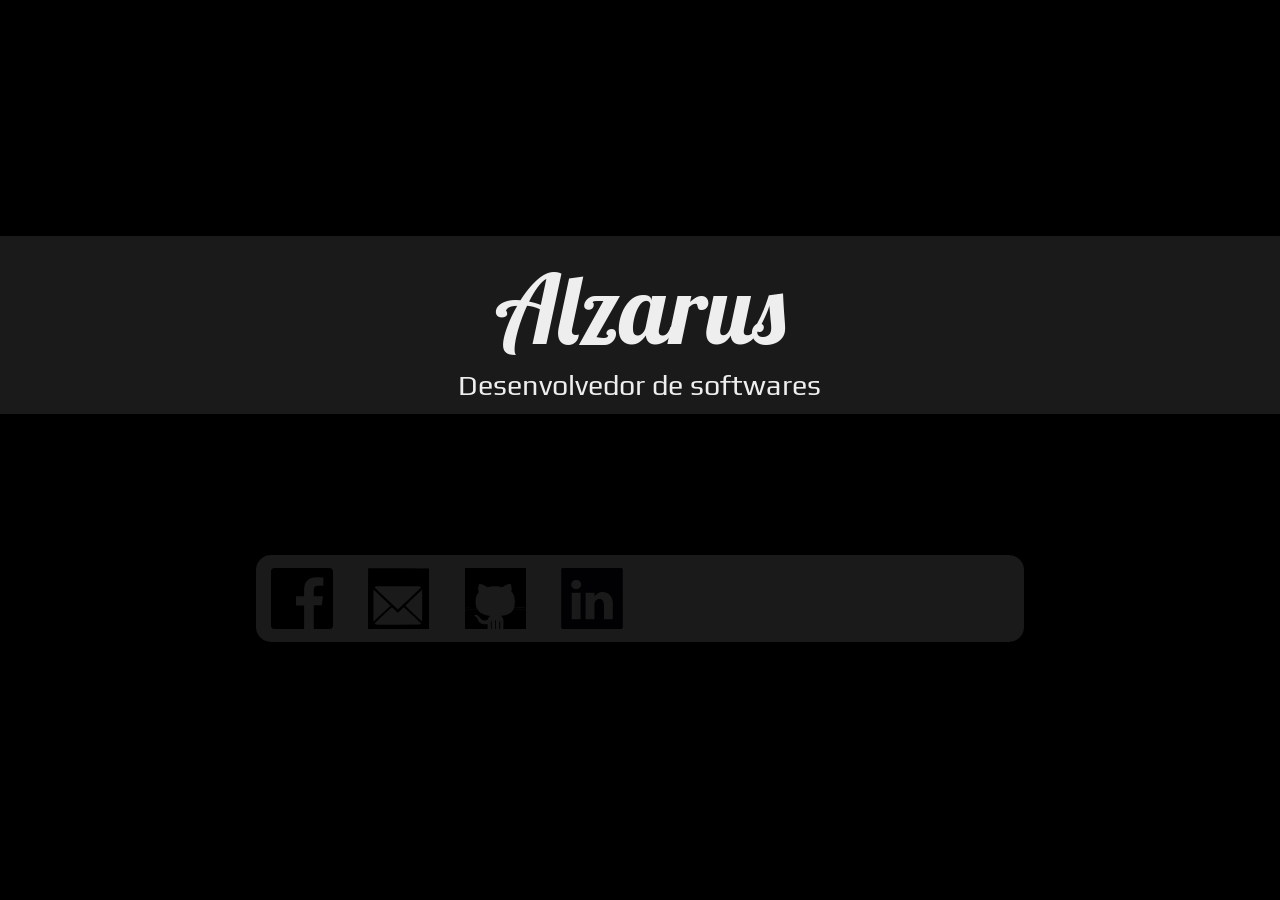
==== index.html @ cc0bd965 "Adicionando estrutura básica do site" ====
<!DOCTYPE html>
<!--[if lt IE 7 ]> <html class="ie ie6 no-js" lang="en"> <![endif]-->
<!--[if IE 7 ]>    <html class="ie ie7 no-js" lang="en"> <![endif]-->
<!--[if IE 8 ]>    <html class="ie ie8 no-js" lang="en"> <![endif]-->
<!--[if IE 9 ]>    <html class="ie ie9 no-js" lang="en"> <![endif]-->
<!--[if gt IE 9]><!--><html class="no-js" lang="pt-br"><!--<![endif]-->
    <head>
        <meta charset="UTF-8" />
        <meta http-equiv="X-UA-Compatible" content="IE=edge,chrome=1"> 
        <title>Alzarus</title>
            <link rel="shortcut icon" type="image/x-icon" href="resources/images/favicon.svg"/>
        <link href="https://fonts.googleapis.com/css?family=Play|Lobster" rel="stylesheet" type="text/css">
        <link rel="stylesheet" type="text/css" href="resources/css/background-slider.css" />
        <link rel="stylesheet" type="text/css" href="resources/css/main-style.css" />
    </head>
    <body id="page">
        <ul class="cb-slideshow">
            <li><span>01</span></li><!--slide de apresentacao -->
        </ul>

        <div class="container">
                <div id="introduction">
                    <h1>Alzarus</h1>
                        <h3>Desenvolvedor de softwares</h3> <!--breve descricao -->
                </div>

                <div id="contacts">
                        <a href="https://www.facebook.com/peuualmeidaa" target="_blank"><img src="resources/images/facebook-logo.svg" id="facebook" class="logo" title="Facebook"></a>
                        <a href="mailto:pedro.almei@hotmail.com" target="_blank"><img src="resources/images/email-logo.svg" id="email" class="logo" title="E-mail (pedro.almei@hotmail.com)"></a>
                        <a href="https://github.com/alzarus" target="_blank"><img src="resources/images/github-logo.svg" id="github" class="logo" title="Github"></a>
                        <a href="" target="_blank"><img src="resources/images/linkedin-logo.svg" id="linkedin" class="logo" title="LinkedIn"></a>
                </div>
        </div>
    </body>
</html>
---- resources/css/main-style.css ----
* {
	margin: 0%;
	padding: 0%;
}

body {
	background-color:#000;
	background-image: url(../_img/background.jpg);
	background-size: 99%;
	font-family: Verdana, Arial, Helvetica, sans-serif;
}



#introduction {
	margin-top:17%;
	padding:1%;
	width: 98%;
}

#contacts {
	border-radius: 15px;
	margin-top:11%;
	margin-left:20%;
	width: 60%;
	padding-top:1%;
	padding-bottom:1%;
}

#contacts, #introduction{
	background-color: #FF0000;
	background-color: rgba(255,255,255,.1);
}

#introduction h1, #introduction h3 {
	text-align: center;
	color: #eee;
}

#introduction h1 {
	font-family: Lobster;
	font-size: 600%;
	font-weight: normal;
}

#introduction h3 {
	font-family: Play;
}

h1 {
	font-size: 450%;
	-webkit-transition-duration: 3.10s;
}

h1:hover {
	-webkit-transition-duration: 1.90s;
	-webkit-filter: drop-shadow(3px 3px 30px #1CAD55);
}

h3 {
	font-weight: lighter;
	font-size: 180%;
}

.container{
	position: relative;
}

.logo {
	width:8%;
	margin-left:2%;
	margin-right:2%;
        vertical-align: middle;
	-webkit-transition-duration: .90s;
}

.logo:hover {
	-webkit-transition-duration: .90s;
	-webkit-filter: grayscale(100%);
}

@media all and (min-width: 602px) and (max-width: 800px) {
	#contacts {
		width:100%;
		margin:0%;
		padding:0%;
	}

	.logo {
		margin:0%;
		padding:0%;
		display:block;
		width: 400%;
	}
}

@media all and (max-width: 601px) {
	#contacts {
		width:400%;
		margin:0%;
		padding:0%;
	}

	.logo {
		display:block;
		margin-bottom: 5%;
	}
}

@media all and (max-width: 480px) {
	#introduction h1 {
		font-size: 300%;
	}

	#introduction h3 {
		font-size: 60%;
	}

	#contacts {
		width:100%;
		text-align: center;
	}

	#facebook, #gmail, #github, #linkedin, #lattes, #cv {
		width:50%;
		display:block;
		margin-left: 25%;
	}

	#facebook, #linkedin {
		width:60%;
		margin-left:20%;
	}
}
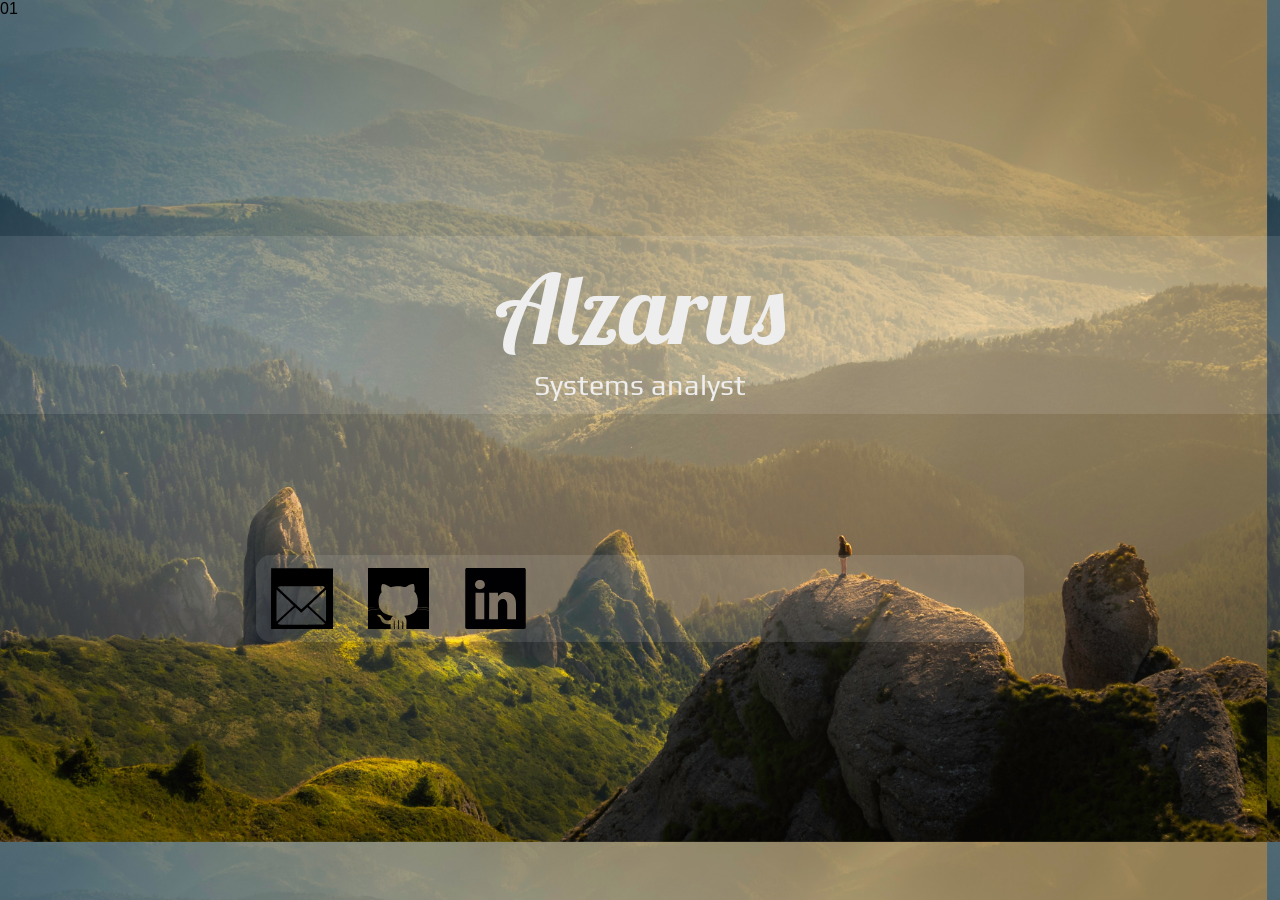
==== commit 57658a61: "change to english language" ====
--- a/index.html
+++ b/index.html
@@ -6,9 +6,9 @@
 <!--[if gt IE 9]><!--><html class="no-js" lang="pt-br"><!--<![endif]-->
     <head>
         <meta charset="UTF-8" />
-        <meta http-equiv="X-UA-Compatible" content="IE=edge,chrome=1"> 
+        <meta http-equiv="X-UA-Compatible" content="IE=edge,chrome=1">
         <title>Alzarus</title>
-            <link rel="shortcut icon" type="image/x-icon" href="resources/images/favicon.svg"/>
+        <link rel="shortcut icon" type="image/x-icon" href="resources/images/favicon.svg"/>
         <link href="https://fonts.googleapis.com/css?family=Play|Lobster" rel="stylesheet" type="text/css">
         <link rel="stylesheet" type="text/css" href="resources/css/background-slider.css" />
         <link rel="stylesheet" type="text/css" href="resources/css/main-style.css" />
@@ -21,12 +21,12 @@
         <div class="container">
                 <div id="introduction">
                     <h1>Alzarus</h1>
-                        <h3>Desenvolvedor de softwares</h3> <!--breve descricao -->
+                        <h3>Systems analyst</h3> <!--breve descricao -->
                 </div>
 
                 <div id="contacts">
-                        <a href="https://www.facebook.com/peuualmeidaa" target="_blank"><img src="resources/images/facebook-logo.svg" id="facebook" class="logo" title="Facebook"></a>
-                        <a href="mailto:pedro.almei@hotmail.com" target="_blank"><img src="resources/images/email-logo.svg" id="email" class="logo" title="E-mail (pedro.almei@hotmail.com)"></a>
+                        <!-- <a href="https://www.facebook.com/peuualmeidaa" target="_blank"><img src="resources/images/facebook-logo.svg" id="facebook" class="logo" title="Facebook"></a> -->
+                        <a href="mailto:alzarus.25@hotmail.com" target="_blank"><img src="resources/images/email-logo.svg" id="email" class="logo" title="E-mail (pedro.almei@hotmail.com)"></a>
                         <a href="https://github.com/alzarus" target="_blank"><img src="resources/images/github-logo.svg" id="github" class="logo" title="Github"></a>
                         <a href="" target="_blank"><img src="resources/images/linkedin-logo.svg" id="linkedin" class="logo" title="LinkedIn"></a>
                 </div>
--- a/resources/css/main-style.css
+++ b/resources/css/main-style.css
@@ -5,7 +5,7 @@
 
 body {
 	background-color:#000;
-	background-image: url(../_img/background.jpg);
+	background-image: url(../images/background.jpg);
 	background-size: 99%;
 	font-family: Verdana, Arial, Helvetica, sans-serif;
 }
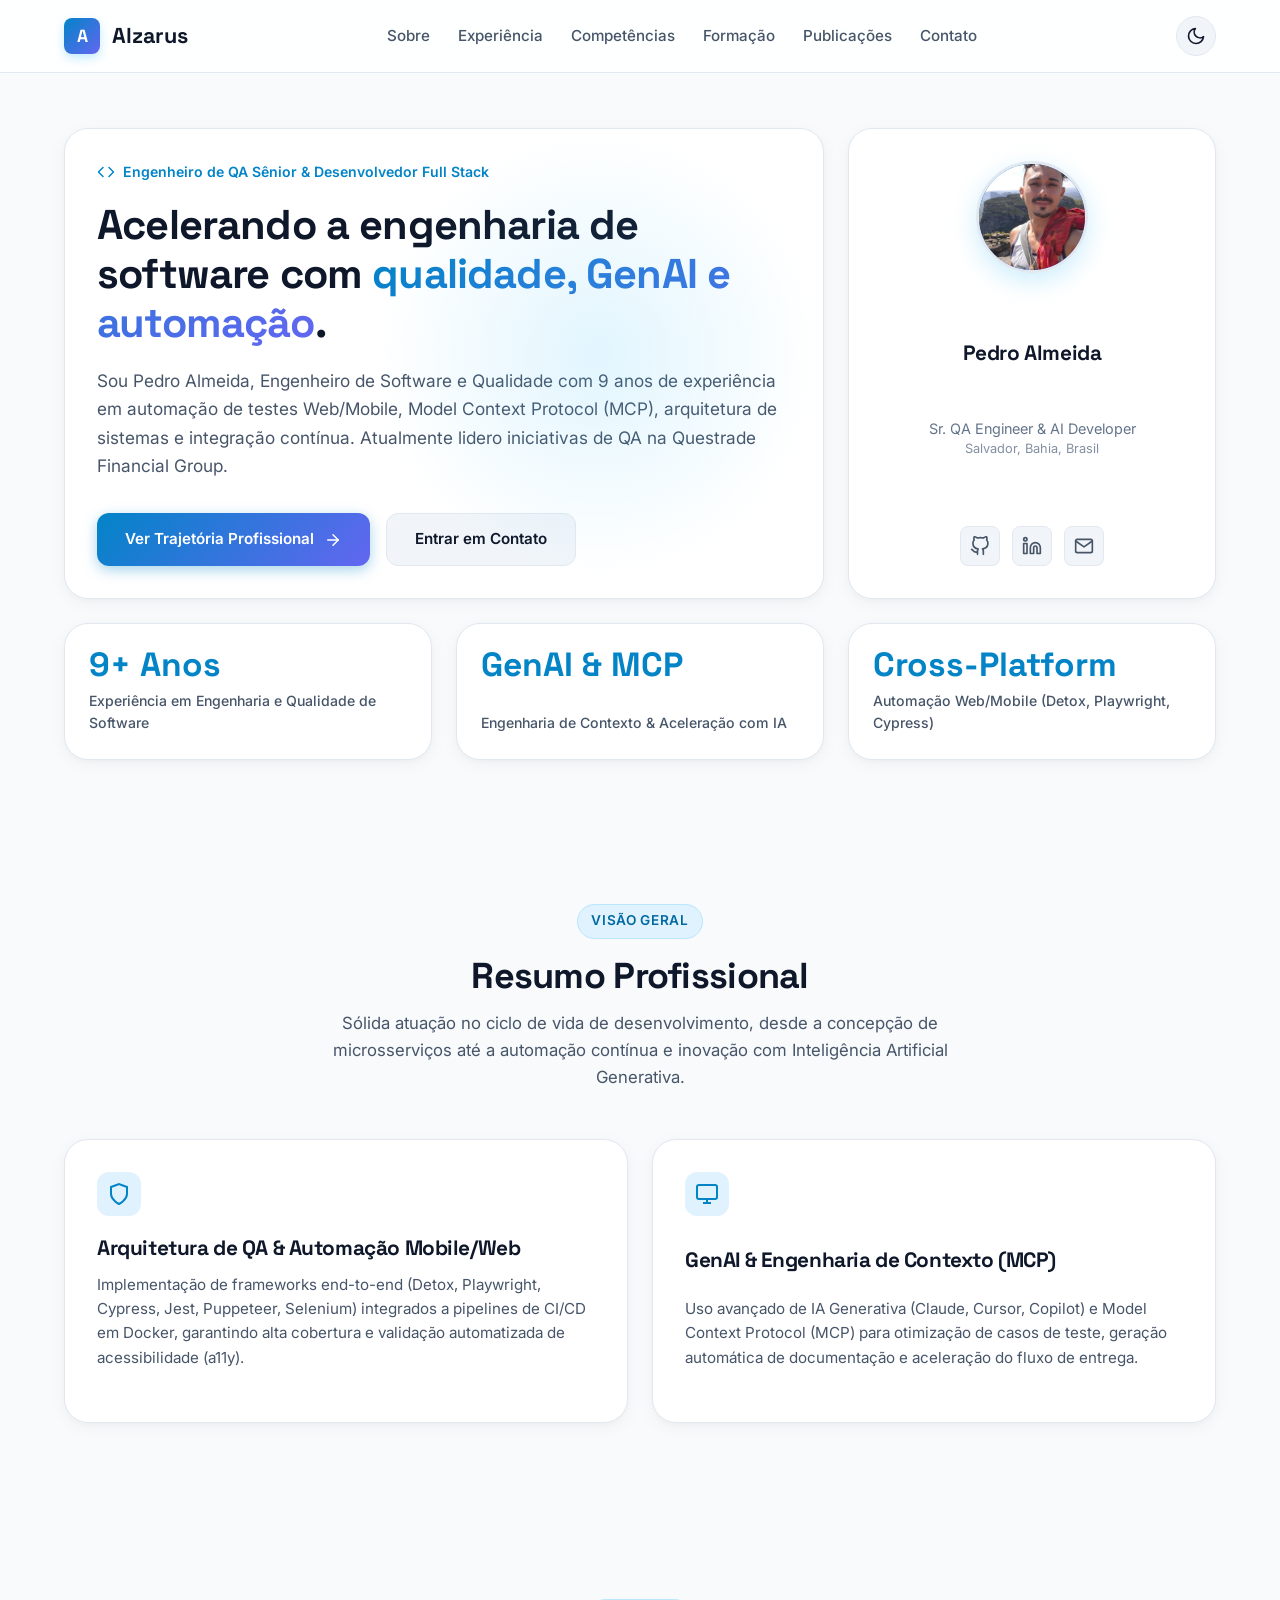
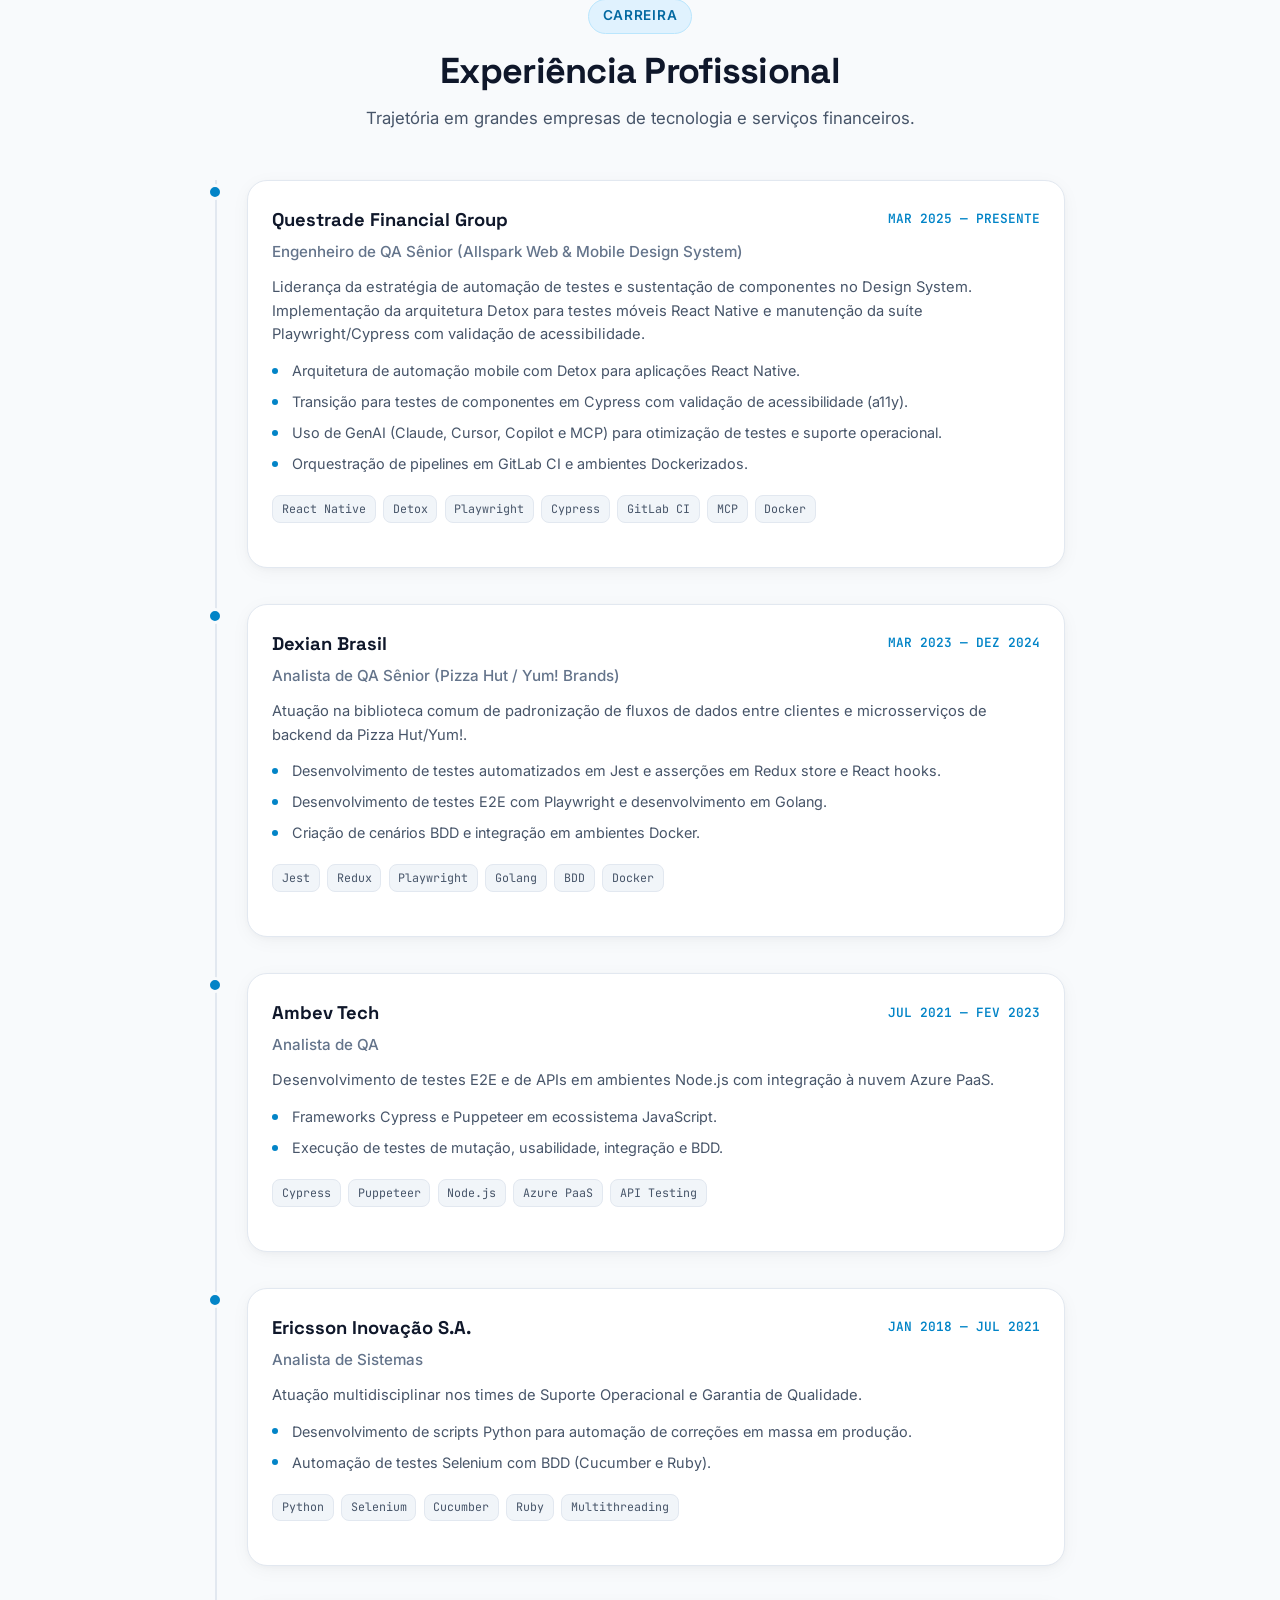
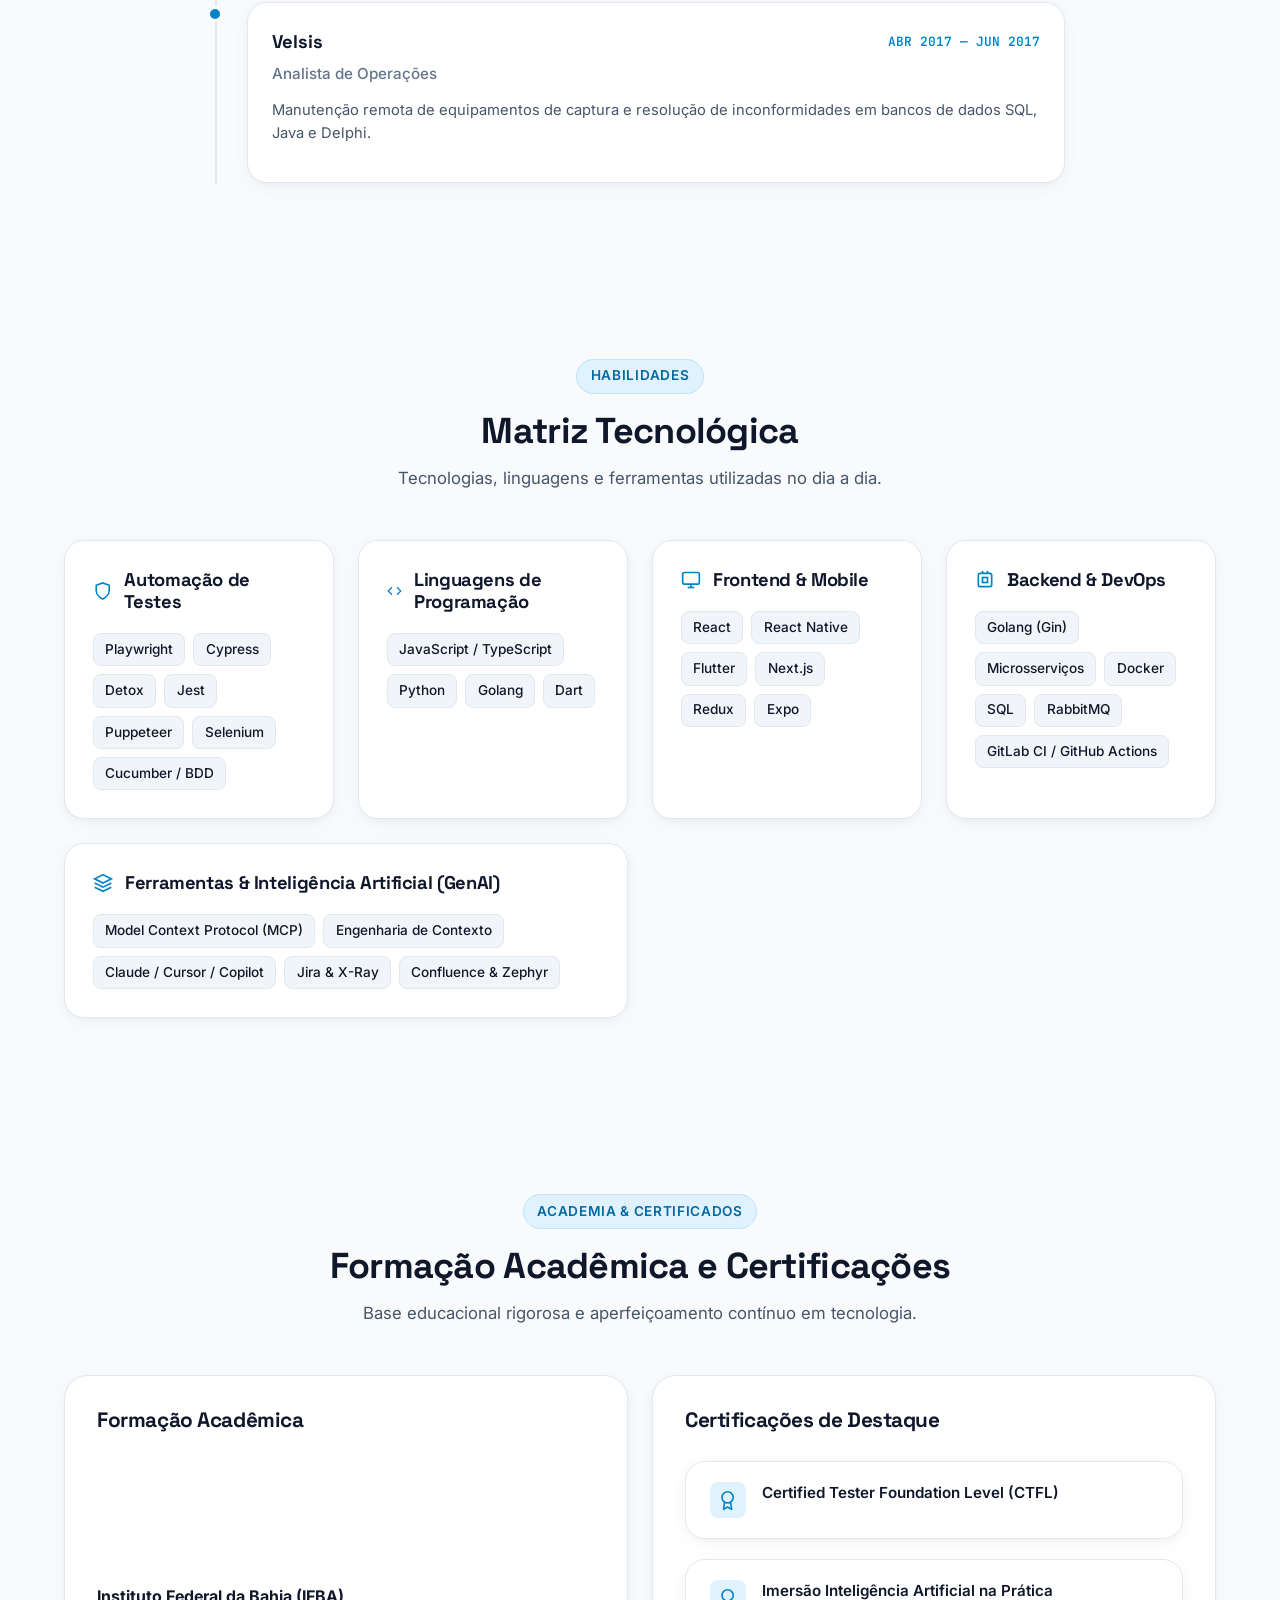
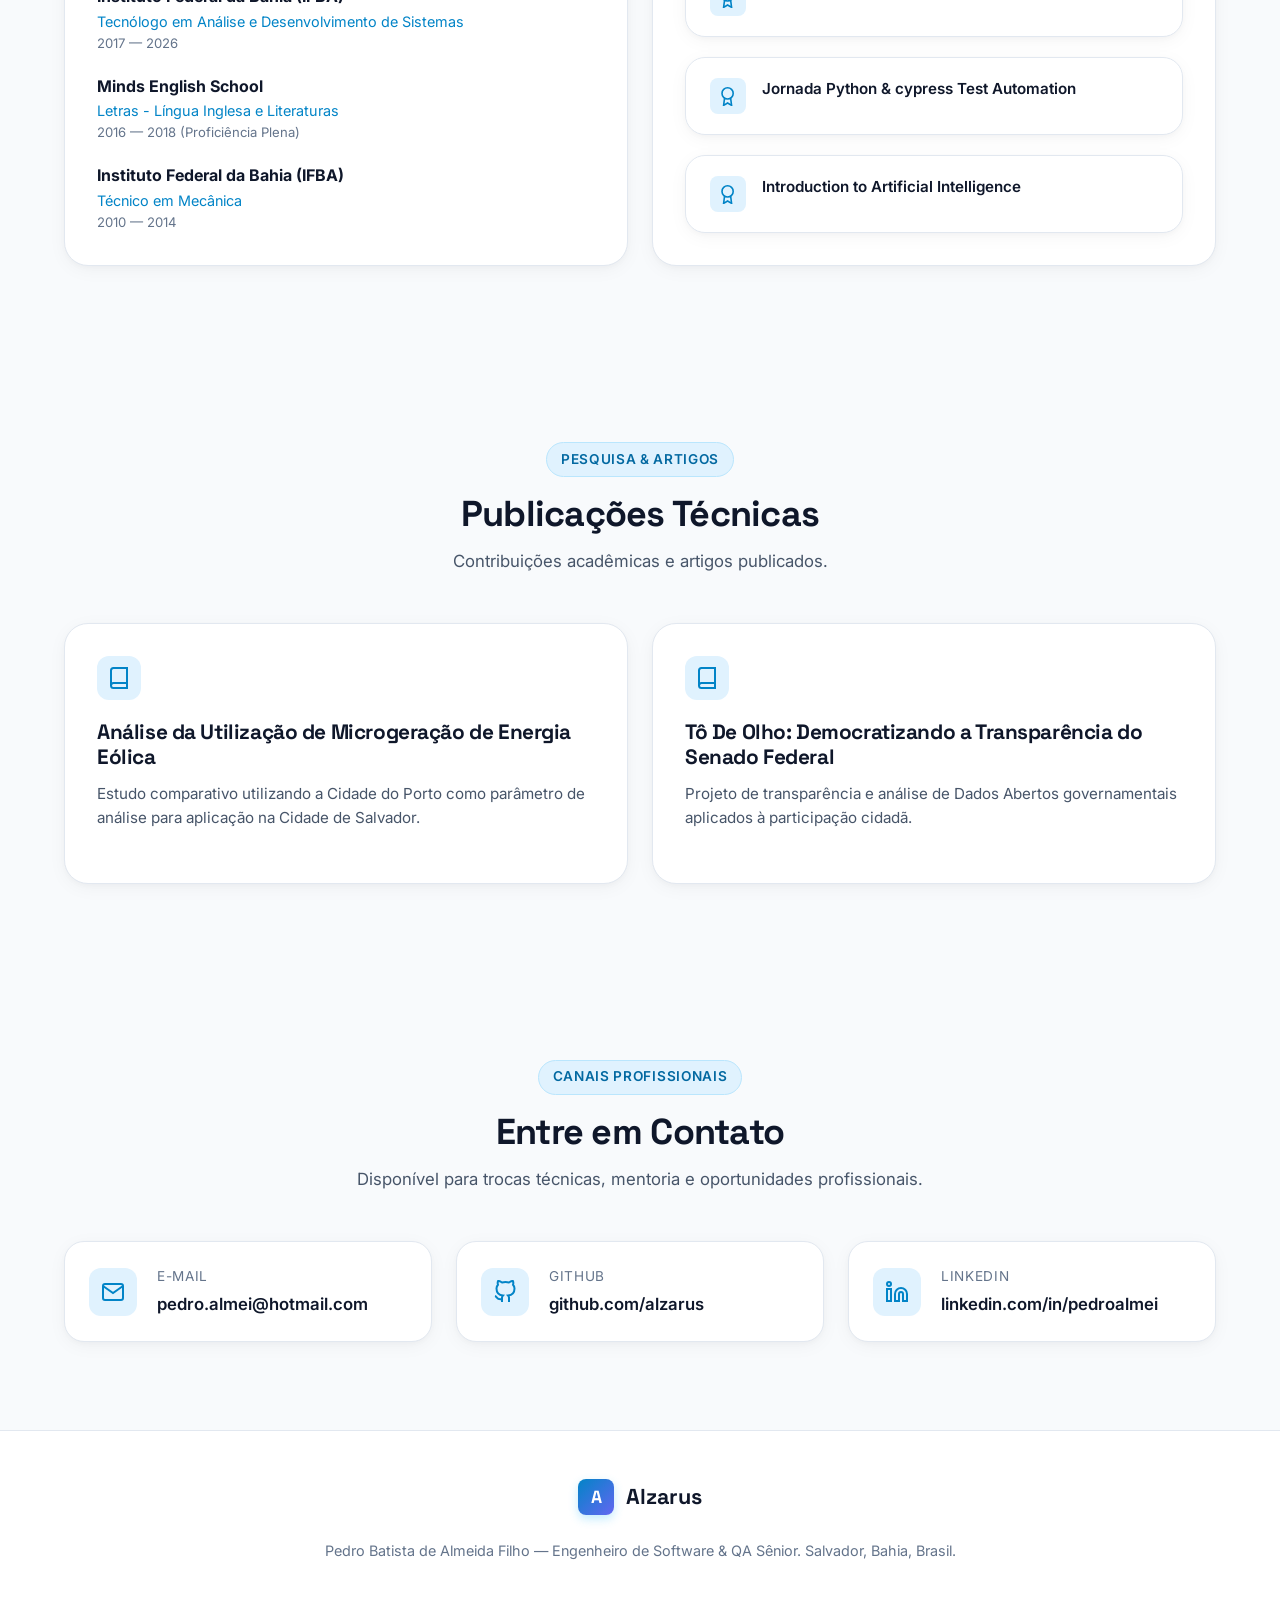
==== commit d72bcd28: "feat: reformulacao da landing page profissional Alzarus com Bento Box Grid e dados do CV" ====
--- a/index.html
+++ b/index.html
@@ -1,35 +1,633 @@
 <!DOCTYPE html>
-<!--[if lt IE 7 ]> <html class="ie ie6 no-js" lang="en"> <![endif]-->
-<!--[if IE 7 ]>    <html class="ie ie7 no-js" lang="en"> <![endif]-->
-<!--[if IE 8 ]>    <html class="ie ie8 no-js" lang="en"> <![endif]-->
-<!--[if IE 9 ]>    <html class="ie ie9 no-js" lang="en"> <![endif]-->
-<!--[if gt IE 9]><!--><html class="no-js" lang="pt-br"><!--<![endif]-->
-    <head>
-        <meta charset="UTF-8" />
-        <meta http-equiv="X-UA-Compatible" content="IE=edge,chrome=1">
-        <title>Alzarus</title>
-        <link rel="shortcut icon" type="image/x-icon" href="resources/images/favicon.svg"/>
-        <link href="https://fonts.googleapis.com/css?family=Play|Lobster" rel="stylesheet" type="text/css">
-        <link rel="stylesheet" type="text/css" href="resources/css/background-slider.css" />
-        <link rel="stylesheet" type="text/css" href="resources/css/main-style.css" />
-    </head>
-    <body id="page">
-        <ul class="cb-slideshow">
-            <li><span>01</span></li><!--slide de apresentacao -->
-        </ul>
-
-        <div class="container">
-                <div id="introduction">
-                    <h1>Alzarus</h1>
-                        <h3>Systems analyst</h3> <!--breve descricao -->
-                </div>
-
-                <div id="contacts">
-                        <!-- <a href="https://www.facebook.com/peuualmeidaa" target="_blank"><img src="resources/images/facebook-logo.svg" id="facebook" class="logo" title="Facebook"></a> -->
-                        <a href="mailto:alzarus.25@hotmail.com" target="_blank"><img src="resources/images/email-logo.svg" id="email" class="logo" title="E-mail (pedro.almei@hotmail.com)"></a>
-                        <a href="https://github.com/alzarus" target="_blank"><img src="resources/images/github-logo.svg" id="github" class="logo" title="Github"></a>
-                        <a href="" target="_blank"><img src="resources/images/linkedin-logo.svg" id="linkedin" class="logo" title="LinkedIn"></a>
-                </div>
+<html lang="pt-br">
+<head>
+    <meta charset="UTF-8" />
+    <meta name="viewport" content="width=device-width, initial-scale=1.0" />
+    <meta http-equiv="X-UA-Compatible" content="IE=edge" />
+    <title>Pedro Almeida (Alzarus) | Engenheiro de Software & QA Sênior</title>
+    <meta name="description" content="Portfólio profissional de Pedro Batista de Almeida Filho (Alzarus). Engenheiro de Software e QA Sênior com 9 anos de experiência em testes automatizados, GenAI, MCP e microsserviços." />
+    
+    <!-- Open Graph Tags -->
+    <meta property="og:title" content="Pedro Almeida (Alzarus) - Engenheiro de Software & QA Sênior" />
+    <meta property="og:description" content="Engenheiro de Software com 9 anos de experiência em automação de testes Web/Mobile, GenAI, Model Context Protocol (MCP) e arquitetura de sistemas." />
+    <meta property="og:type" content="website" />
+    <meta property="og:url" content="https://alzarus.github.io" />
+
+    <!-- Favicon -->
+    <link rel="shortcut icon" type="image/svg+xml" href="resources/images/favicon.svg" />
+
+    <!-- Custom CSS Stylesheet -->
+    <link rel="stylesheet" href="resources/css/style.css" />
+</head>
+<body>
+
+    <!-- Header Navigation with Glassmorphism -->
+    <header class="header">
+        <div class="container nav-container">
+            <a href="#hero" class="brand-logo" aria-label="Alzarus Home">
+                <div class="brand-icon">A</div>
+                <span>Alzarus</span>
+            </a>
+
+            <nav aria-label="Navegação Principal">
+                <ul class="nav-links">
+                    <li><a href="#sobre" class="nav-link">Sobre</a></li>
+                    <li><a href="#experiencia" class="nav-link">Experiência</a></li>
+                    <li><a href="#competencias" class="nav-link">Competências</a></li>
+                    <li><a href="#formacao" class="nav-link">Formação</a></li>
+                    <li><a href="#publicacoes" class="nav-link">Publicações</a></li>
+                    <li><a href="#contato" class="nav-link">Contato</a></li>
+                </ul>
+            </nav>
+
+            <div class="nav-actions">
+                <button id="theme-toggle" class="theme-toggle" aria-label="Alternar tema">
+                    <!-- Sun Icon (shown in dark mode) -->
+                    <svg id="sun-icon" class="theme-icon" viewBox="0 0 24 24" style="display: none;">
+                        <circle cx="12" cy="12" r="5"></circle>
+                        <line x1="12" y1="1" x2="12" y2="3"></line>
+                        <line x1="12" y1="21" x2="12" y2="23"></line>
+                        <line x1="4.22" y1="4.22" x2="5.64" y2="5.64"></line>
+                        <line x1="18.36" y1="18.36" x2="19.78" y2="19.78"></line>
+                        <line x1="1" y1="12" x2="3" y2="12"></line>
+                        <line x1="21" y1="12" x2="23" y2="12"></line>
+                        <line x1="4.22" y1="19.78" x2="5.64" y2="18.36"></line>
+                        <line x1="18.36" y1="5.64" x2="19.78" y2="4.22"></line>
+                    </svg>
+                    <!-- Moon Icon (shown in light mode) -->
+                    <svg id="moon-icon" class="theme-icon" viewBox="0 0 24 24">
+                        <path d="M21 12.79A9 9 0 1 1 11.21 3 7 7 0 0 0 21 12.79z"></path>
+                    </svg>
+                </button>
+            </div>
         </div>
-    </body>
+    </header>
+
+    <main>
+        <!-- Hero Section using Bento Box Layout -->
+        <section id="hero" class="hero-section">
+            <div class="container">
+                <div class="bento-grid">
+                    
+                    <!-- Bento Card 1: Main Introduction (Span 8) -->
+                    <div class="bento-card col-span-8 hero-main-card reveal-on-scroll">
+                        <div>
+                            <div class="hero-tag">
+                                <svg width="18" height="18" viewBox="0 0 24 24" fill="none" stroke="currentColor" stroke-width="2" stroke-linecap="round" stroke-linejoin="round">
+                                    <polyline points="16 18 22 12 16 6"></polyline>
+                                    <polyline points="8 6 2 12 8 18"></polyline>
+                                </svg>
+                                Engenheiro de QA Sênior & Desenvolvedor Full Stack
+                            </div>
+                            <h1 class="hero-title">
+                                Acelerando a engenharia de software com <span class="highlight">qualidade, GenAI e automação</span>.
+                            </h1>
+                            <p class="hero-description">
+                                Sou Pedro Almeida, Engenheiro de Software e Qualidade com 9 anos de experiência em automação de testes Web/Mobile, Model Context Protocol (MCP), arquitetura de sistemas e integração contínua. Atualmente lidero iniciativas de QA na Questrade Financial Group.
+                            </p>
+                        </div>
+                        <div class="hero-actions">
+                            <a href="#experiencia" class="btn btn-primary">
+                                Ver Trajetória Profissional
+                                <svg width="18" height="18" viewBox="0 0 24 24" fill="none" stroke="currentColor" stroke-width="2" stroke-linecap="round" stroke-linejoin="round">
+                                    <line x1="5" y1="12" x2="19" y2="12"></line>
+                                    <polyline points="12 5 19 12 12 19"></polyline>
+                                </svg>
+                            </a>
+                            <a href="#contato" class="btn btn-secondary">
+                                Entrar em Contato
+                            </a>
+                        </div>
+                    </div>
+
+                    <!-- Bento Card 2: Profile Highlight Card (Span 4) -->
+                    <div class="bento-card col-span-4 profile-card reveal-on-scroll">
+                        <div class="profile-avatar">
+                            <img src="resources/images/profile.jpg" alt="Foto de perfil de Pedro Batista de Almeida Filho" />
+                        </div>
+                        <h2 class="profile-name">Pedro Almeida</h2>
+                        <p class="profile-role">Sr. QA Engineer & AI Developer<br><span style="font-size:0.8rem; opacity:0.8;">Salvador, Bahia, Brasil</span></p>
+                        
+                        <div class="social-links">
+                            <a href="https://www.github.com/alzarus" target="_blank" rel="noopener noreferrer" class="social-icon-btn" aria-label="Perfil do GitHub">
+                                <svg viewBox="0 0 24 24" fill="none" stroke="currentColor" stroke-width="2" stroke-linecap="round" stroke-linejoin="round">
+                                    <path d="M9 19c-5 1.5-5-2.5-7-3m14 6v-3.87a3.37 3.37 0 0 0-.94-2.61c3.14-.35 6.44-1.54 6.44-7A5.44 5.44 0 0 0 20 4.77 5.07 5.07 0 0 0 19.91 1S18.73.65 16 2.48a13.38 13.38 0 0 0-7 0C6.27.65 5.09 1 5.09 1A5.07 5.07 0 0 0 5 4.77a5.44 5.44 0 0 0-1.5 3.78c0 5.42 3.3 6.61 6.44 7A3.37 3.37 0 0 0 9 18.13V22"></path>
+                                </svg>
+                            </a>
+                            <a href="https://www.linkedin.com/in/pedroalmei" target="_blank" rel="noopener noreferrer" class="social-icon-btn" aria-label="Perfil do LinkedIn">
+                                <svg viewBox="0 0 24 24" fill="none" stroke="currentColor" stroke-width="2" stroke-linecap="round" stroke-linejoin="round">
+                                    <path d="M16 8a6 6 0 0 1 6 6v7h-4v-7a2 2 0 0 0-2-2 2 2 0 0 0-2 2v7h-4v-7a6 6 0 0 1 6-6z"></path>
+                                    <rect x="2" y="9" width="4" height="12"></rect>
+                                    <circle cx="4" cy="4" r="2"></circle>
+                                </svg>
+                            </a>
+                            <a href="mailto:pedro.almei@hotmail.com" class="social-icon-btn" aria-label="Enviar E-mail">
+                                <svg viewBox="0 0 24 24" fill="none" stroke="currentColor" stroke-width="2" stroke-linecap="round" stroke-linejoin="round">
+                                    <path d="M4 4h16c1.1 0 2 .9 2 2v12c0 1.1-.9 2-2 2H4c-1.1 0-2-.9-2-2V6c0-1.1.9-2 2-2z"></path>
+                                    <polyline points="22,6 12,13 2,6"></polyline>
+                                </svg>
+                            </a>
+                        </div>
+                    </div>
+
+                    <!-- Bento Card 3: Metrics / Key Achievements (Span 4) -->
+                    <div class="bento-card col-span-4 stat-card reveal-on-scroll">
+                        <div class="stat-number">9+ Anos</div>
+                        <div class="stat-label">Experiência em Engenharia e Qualidade de Software</div>
+                    </div>
+
+                    <!-- Bento Card 4: Metrics (Span 4) -->
+                    <div class="bento-card col-span-4 stat-card reveal-on-scroll">
+                        <div class="stat-number">GenAI & MCP</div>
+                        <div class="stat-label">Engenharia de Contexto & Aceleração com IA</div>
+                    </div>
+
+                    <!-- Bento Card 5: Metrics (Span 4) -->
+                    <div class="bento-card col-span-4 stat-card reveal-on-scroll">
+                        <div class="stat-number">Cross-Platform</div>
+                        <div class="stat-label">Automação Web/Mobile (Detox, Playwright, Cypress)</div>
+                    </div>
+
+                </div>
+            </div>
+        </section>
+
+        <!-- About Section -->
+        <section id="sobre" class="section">
+            <div class="container">
+                <div class="section-header reveal-on-scroll">
+                    <span class="section-badge">Visão Geral</span>
+                    <h2 class="section-title">Resumo Profissional</h2>
+                    <p class="section-subtitle">Sólida atuação no ciclo de vida de desenvolvimento, desde a concepção de microsserviços até a automação contínua e inovação com Inteligência Artificial Generativa.</p>
+                </div>
+
+                <div class="bento-grid">
+                    <div class="bento-card col-span-6 reveal-on-scroll">
+                        <div class="card-header-icon">
+                            <svg viewBox="0 0 24 24" fill="none" stroke="currentColor" stroke-width="2">
+                                <path d="M12 22s8-4 8-10V5l-8-3-8 3v7c0 6 8 10 8 10z"></path>
+                            </svg>
+                        </div>
+                        <h3 class="card-title">Arquitetura de QA & Automação Mobile/Web</h3>
+                        <p class="card-text">
+                            Implementação de frameworks end-to-end (Detox, Playwright, Cypress, Jest, Puppeteer, Selenium) integrados a pipelines de CI/CD em Docker, garantindo alta cobertura e validação automatizada de acessibilidade (a11y).
+                        </p>
+                    </div>
+
+                    <div class="bento-card col-span-6 reveal-on-scroll">
+                        <div class="card-header-icon">
+                            <svg viewBox="0 0 24 24" fill="none" stroke="currentColor" stroke-width="2">
+                                <rect x="2" y="3" width="20" height="14" rx="2" ry="2"></rect>
+                                <line x1="8" y1="21" x2="16" y2="21"></line>
+                                <line x1="12" y1="17" x2="12" y2="21"></line>
+                            </svg>
+                        </div>
+                        <h3 class="card-title">GenAI & Engenharia de Contexto (MCP)</h3>
+                        <p class="card-text">
+                            Uso avançado de IA Generativa (Claude, Cursor, Copilot) e Model Context Protocol (MCP) para otimização de casos de teste, geração automática de documentação e aceleração do fluxo de entrega.
+                        </p>
+                    </div>
+                </div>
+            </div>
+        </section>
+
+        <!-- Experience Section -->
+        <section id="experiencia" class="section">
+            <div class="container">
+                <div class="section-header reveal-on-scroll">
+                    <span class="section-badge">Carreira</span>
+                    <h2 class="section-title">Experiência Profissional</h2>
+                    <p class="section-subtitle">Trajetória em grandes empresas de tecnologia e serviços financeiros.</p>
+                </div>
+
+                <div class="timeline reveal-on-scroll">
+                    
+                    <!-- Questrade -->
+                    <div class="timeline-item">
+                        <div class="timeline-dot"></div>
+                        <div class="timeline-card">
+                            <div class="timeline-header-meta">
+                                <span class="timeline-company">Questrade Financial Group</span>
+                                <span class="timeline-date">MAR 2025 — PRESENTE</span>
+                            </div>
+                            <div class="timeline-role">Engenheiro de QA Sênior (Allspark Web & Mobile Design System)</div>
+                            <p class="timeline-text">
+                                Liderança da estratégia de automação de testes e sustentação de componentes no Design System. Implementação da arquitetura Detox para testes móveis React Native e manutenção da suíte Playwright/Cypress com validação de acessibilidade.
+                            </p>
+                            <ul class="highlight-bullets">
+                                <li class="highlight-bullet-item">Arquitetura de automação mobile com Detox para aplicações React Native.</li>
+                                <li class="highlight-bullet-item">Transição para testes de componentes em Cypress com validação de acessibilidade (a11y).</li>
+                                <li class="highlight-bullet-item">Uso de GenAI (Claude, Cursor, Copilot e MCP) para otimização de testes e suporte operacional.</li>
+                                <li class="highlight-bullet-item">Orquestração de pipelines em GitLab CI e ambientes Dockerizados.</li>
+                            </ul>
+                            <div class="tech-tags">
+                                <span class="tech-tag">React Native</span>
+                                <span class="tech-tag">Detox</span>
+                                <span class="tech-tag">Playwright</span>
+                                <span class="tech-tag">Cypress</span>
+                                <span class="tech-tag">GitLab CI</span>
+                                <span class="tech-tag">MCP</span>
+                                <span class="tech-tag">Docker</span>
+                            </div>
+                        </div>
+                    </div>
+
+                    <!-- Dexian Brasil -->
+                    <div class="timeline-item">
+                        <div class="timeline-dot"></div>
+                        <div class="timeline-card">
+                            <div class="timeline-header-meta">
+                                <span class="timeline-company">Dexian Brasil</span>
+                                <span class="timeline-date">MAR 2023 — DEZ 2024</span>
+                            </div>
+                            <div class="timeline-role">Analista de QA Sênior (Pizza Hut / Yum! Brands)</div>
+                            <p class="timeline-text">
+                                Atuação na biblioteca comum de padronização de fluxos de dados entre clientes e microsserviços de backend da Pizza Hut/Yum!.
+                            </p>
+                            <ul class="highlight-bullets">
+                                <li class="highlight-bullet-item">Desenvolvimento de testes automatizados em Jest e asserções em Redux store e React hooks.</li>
+                                <li class="highlight-bullet-item">Desenvolvimento de testes E2E com Playwright e desenvolvimento em Golang.</li>
+                                <li class="highlight-bullet-item">Criação de cenários BDD e integração em ambientes Docker.</li>
+                            </ul>
+                            <div class="tech-tags">
+                                <span class="tech-tag">Jest</span>
+                                <span class="tech-tag">Redux</span>
+                                <span class="tech-tag">Playwright</span>
+                                <span class="tech-tag">Golang</span>
+                                <span class="tech-tag">BDD</span>
+                                <span class="tech-tag">Docker</span>
+                            </div>
+                        </div>
+                    </div>
+
+                    <!-- Ambev Tech -->
+                    <div class="timeline-item">
+                        <div class="timeline-dot"></div>
+                        <div class="timeline-card">
+                            <div class="timeline-header-meta">
+                                <span class="timeline-company">Ambev Tech</span>
+                                <span class="timeline-date">JUL 2021 — FEV 2023</span>
+                            </div>
+                            <div class="timeline-role">Analista de QA</div>
+                            <p class="timeline-text">
+                                Desenvolvimento de testes E2E e de APIs em ambientes Node.js com integração à nuvem Azure PaaS.
+                            </p>
+                            <ul class="highlight-bullets">
+                                <li class="highlight-bullet-item">Frameworks Cypress e Puppeteer em ecossistema JavaScript.</li>
+                                <li class="highlight-bullet-item">Execução de testes de mutação, usabilidade, integração e BDD.</li>
+                            </ul>
+                            <div class="tech-tags">
+                                <span class="tech-tag">Cypress</span>
+                                <span class="tech-tag">Puppeteer</span>
+                                <span class="tech-tag">Node.js</span>
+                                <span class="tech-tag">Azure PaaS</span>
+                                <span class="tech-tag">API Testing</span>
+                            </div>
+                        </div>
+                    </div>
+
+                    <!-- Ericsson -->
+                    <div class="timeline-item">
+                        <div class="timeline-dot"></div>
+                        <div class="timeline-card">
+                            <div class="timeline-header-meta">
+                                <span class="timeline-company">Ericsson Inovação S.A.</span>
+                                <span class="timeline-date">JAN 2018 — JUL 2021</span>
+                            </div>
+                            <div class="timeline-role">Analista de Sistemas</div>
+                            <p class="timeline-text">
+                                Atuação multidisciplinar nos times de Suporte Operacional e Garantia de Qualidade.
+                            </p>
+                            <ul class="highlight-bullets">
+                                <li class="highlight-bullet-item">Desenvolvimento de scripts Python para automação de correções em massa em produção.</li>
+                                <li class="highlight-bullet-item">Automação de testes Selenium com BDD (Cucumber e Ruby).</li>
+                            </ul>
+                            <div class="tech-tags">
+                                <span class="tech-tag">Python</span>
+                                <span class="tech-tag">Selenium</span>
+                                <span class="tech-tag">Cucumber</span>
+                                <span class="tech-tag">Ruby</span>
+                                <span class="tech-tag">Multithreading</span>
+                            </div>
+                        </div>
+                    </div>
+
+                    <!-- Velsis -->
+                    <div class="timeline-item">
+                        <div class="timeline-dot"></div>
+                        <div class="timeline-card">
+                            <div class="timeline-header-meta">
+                                <span class="timeline-company">Velsis</span>
+                                <span class="timeline-date">ABR 2017 — JUN 2017</span>
+                            </div>
+                            <div class="timeline-role">Analista de Operações</div>
+                            <p class="timeline-text">
+                                Manutenção remota de equipamentos de captura e resolução de inconformidades em bancos de dados SQL, Java e Delphi.
+                            </p>
+                        </div>
+                    </div>
+
+                </div>
+            </div>
+        </section>
+
+        <!-- Technical Competencies Section -->
+        <section id="competencias" class="section">
+            <div class="container">
+                <div class="section-header reveal-on-scroll">
+                    <span class="section-badge">Habilidades</span>
+                    <h2 class="section-title">Matriz Tecnológica</h2>
+                    <p class="section-subtitle">Tecnologias, linguagens e ferramentas utilizadas no dia a dia.</p>
+                </div>
+
+                <div class="skills-grid reveal-on-scroll">
+                    
+                    <div class="skill-category-card">
+                        <h3 class="skill-category-title">
+                            <svg width="20" height="20" viewBox="0 0 24 24" fill="none" stroke="var(--accent-primary)" stroke-width="2">
+                                <path d="M12 22s8-4 8-10V5l-8-3-8 3v7c0 6 8 10 8 10z"></path>
+                            </svg>
+                            Automação de Testes
+                        </h3>
+                        <div class="skill-chips">
+                            <span class="skill-chip">Playwright</span>
+                            <span class="skill-chip">Cypress</span>
+                            <span class="skill-chip">Detox</span>
+                            <span class="skill-chip">Jest</span>
+                            <span class="skill-chip">Puppeteer</span>
+                            <span class="skill-chip">Selenium</span>
+                            <span class="skill-chip">Cucumber / BDD</span>
+                        </div>
+                    </div>
+
+                    <div class="skill-category-card">
+                        <h3 class="skill-category-title">
+                            <svg width="20" height="20" viewBox="0 0 24 24" fill="none" stroke="var(--accent-primary)" stroke-width="2">
+                                <polyline points="16 18 22 12 16 6"></polyline>
+                                <polyline points="8 6 2 12 8 18"></polyline>
+                            </svg>
+                            Linguagens de Programação
+                        </h3>
+                        <div class="skill-chips">
+                            <span class="skill-chip">JavaScript / TypeScript</span>
+                            <span class="skill-chip">Python</span>
+                            <span class="skill-chip">Golang</span>
+                            <span class="skill-chip">Dart</span>
+                        </div>
+                    </div>
+
+                    <div class="skill-category-card">
+                        <h3 class="skill-category-title">
+                            <svg width="20" height="20" viewBox="0 0 24 24" fill="none" stroke="var(--accent-primary)" stroke-width="2">
+                                <rect x="2" y="3" width="20" height="14" rx="2" ry="2"></rect>
+                                <line x1="8" y1="21" x2="16" y2="21"></line>
+                                <line x1="12" y1="17" x2="12" y2="21"></line>
+                            </svg>
+                            Frontend & Mobile
+                        </h3>
+                        <div class="skill-chips">
+                            <span class="skill-chip">React</span>
+                            <span class="skill-chip">React Native</span>
+                            <span class="skill-chip">Flutter</span>
+                            <span class="skill-chip">Next.js</span>
+                            <span class="skill-chip">Redux</span>
+                            <span class="skill-chip">Expo</span>
+                        </div>
+                    </div>
+
+                    <div class="skill-category-card">
+                        <h3 class="skill-category-title">
+                            <svg width="20" height="20" viewBox="0 0 24 24" fill="none" stroke="var(--accent-primary)" stroke-width="2">
+                                <rect x="4" y="4" width="16" height="16" rx="2" ry="2"></rect>
+                                <rect x="9" y="9" width="6" height="6"></rect>
+                                <line x1="9" y1="1" x2="9" y2="4"></line>
+                                <line x1="15" y1="1" x2="15" y2="4"></line>
+                            </svg>
+                            Backend & DevOps
+                        </h3>
+                        <div class="skill-chips">
+                            <span class="skill-chip">Golang (Gin)</span>
+                            <span class="skill-chip">Microsserviços</span>
+                            <span class="skill-chip">Docker</span>
+                            <span class="skill-chip">SQL</span>
+                            <span class="skill-chip">RabbitMQ</span>
+                            <span class="skill-chip">GitLab CI / GitHub Actions</span>
+                        </div>
+                    </div>
+
+                    <div class="skill-category-card" style="grid-column: span 2;">
+                        <h3 class="skill-category-title">
+                            <svg width="20" height="20" viewBox="0 0 24 24" fill="none" stroke="var(--accent-primary)" stroke-width="2">
+                                <polygon points="12 2 2 7 12 12 22 7 12 2"></polygon>
+                                <polyline points="2 17 12 22 22 17"></polyline>
+                                <polyline points="2 12 12 17 22 12"></polyline>
+                            </svg>
+                            Ferramentas & Inteligência Artificial (GenAI)
+                        </h3>
+                        <div class="skill-chips">
+                            <span class="skill-chip">Model Context Protocol (MCP)</span>
+                            <span class="skill-chip">Engenharia de Contexto</span>
+                            <span class="skill-chip">Claude / Cursor / Copilot</span>
+                            <span class="skill-chip">Jira & X-Ray</span>
+                            <span class="skill-chip">Confluence & Zephyr</span>
+                        </div>
+                    </div>
+
+                </div>
+            </div>
+        </section>
+
+        <!-- Education & Certifications Section -->
+        <section id="formacao" class="section">
+            <div class="container">
+                <div class="section-header reveal-on-scroll">
+                    <span class="section-badge">Academia & Certificados</span>
+                    <h2 class="section-title">Formação Acadêmica e Certificações</h2>
+                    <p class="section-subtitle">Base educacional rigorosa e aperfeiçoamento contínuo em tecnologia.</p>
+                </div>
+
+                <div class="bento-grid">
+                    
+                    <div class="bento-card col-span-6 reveal-on-scroll">
+                        <h3 class="card-title">Formação Acadêmica</h3>
+                        <div style="display:flex; flex-direction:column; gap:1.25rem; margin-top:1rem;">
+                            <div>
+                                <div style="font-weight:700; color:var(--text-primary);">Instituto Federal da Bahia (IFBA)</div>
+                                <div style="font-size:0.9rem; color:var(--accent-primary);">Tecnólogo em Análise e Desenvolvimento de Sistemas</div>
+                                <div style="font-size:0.82rem; color:var(--text-muted);">2017 — 2026</div>
+                            </div>
+                            <div>
+                                <div style="font-weight:700; color:var(--text-primary);">Minds English School</div>
+                                <div style="font-size:0.9rem; color:var(--accent-primary);">Letras - Língua Inglesa e Literaturas</div>
+                                <div style="font-size:0.82rem; color:var(--text-muted);">2016 — 2018 (Proficiência Plena)</div>
+                            </div>
+                            <div>
+                                <div style="font-weight:700; color:var(--text-primary);">Instituto Federal da Bahia (IFBA)</div>
+                                <div style="font-size:0.9rem; color:var(--accent-primary);">Técnico em Mecânica</div>
+                                <div style="font-size:0.82rem; color:var(--text-muted);">2010 — 2014</div>
+                            </div>
+                        </div>
+                    </div>
+
+                    <div class="bento-card col-span-6 reveal-on-scroll">
+                        <h3 class="card-title">Certificações de Destaque</h3>
+                        <div class="cert-pub-grid" style="margin-top:1rem;">
+                            <div class="cert-pub-card">
+                                <div class="cert-pub-icon">
+                                    <svg viewBox="0 0 24 24" fill="none" stroke="currentColor" stroke-width="2">
+                                        <circle cx="12" cy="8" r="7"></circle>
+                                        <polyline points="8.21 13.89 7 23 12 20 17 23 15.79 13.88"></polyline>
+                                    </svg>
+                                </div>
+                                <div class="cert-pub-title">Certified Tester Foundation Level (CTFL)</div>
+                            </div>
+
+                            <div class="cert-pub-card">
+                                <div class="cert-pub-icon">
+                                    <svg viewBox="0 0 24 24" fill="none" stroke="currentColor" stroke-width="2">
+                                        <circle cx="12" cy="8" r="7"></circle>
+                                        <polyline points="8.21 13.89 7 23 12 20 17 23 15.79 13.88"></polyline>
+                                    </svg>
+                                </div>
+                                <div class="cert-pub-title">Imersão Inteligência Artificial na Prática</div>
+                            </div>
+
+                            <div class="cert-pub-card">
+                                <div class="cert-pub-icon">
+                                    <svg viewBox="0 0 24 24" fill="none" stroke="currentColor" stroke-width="2">
+                                        <circle cx="12" cy="8" r="7"></circle>
+                                        <polyline points="8.21 13.89 7 23 12 20 17 23 15.79 13.88"></polyline>
+                                    </svg>
+                                </div>
+                                <div class="cert-pub-title">Jornada Python & cypress Test Automation</div>
+                            </div>
+
+                            <div class="cert-pub-card">
+                                <div class="cert-pub-icon">
+                                    <svg viewBox="0 0 24 24" fill="none" stroke="currentColor" stroke-width="2">
+                                        <circle cx="12" cy="8" r="7"></circle>
+                                        <polyline points="8.21 13.89 7 23 12 20 17 23 15.79 13.88"></polyline>
+                                    </svg>
+                                </div>
+                                <div class="cert-pub-title">Introduction to Artificial Intelligence</div>
+                            </div>
+                        </div>
+                    </div>
+
+                </div>
+            </div>
+        </section>
+
+        <!-- Publications Section -->
+        <section id="publicacoes" class="section">
+            <div class="container">
+                <div class="section-header reveal-on-scroll">
+                    <span class="section-badge">Pesquisa & Artigos</span>
+                    <h2 class="section-title">Publicações Técnicas</h2>
+                    <p class="section-subtitle">Contribuições acadêmicas e artigos publicados.</p>
+                </div>
+
+                <div class="bento-grid">
+                    
+                    <div class="bento-card col-span-6 reveal-on-scroll">
+                        <div class="card-header-icon">
+                            <svg viewBox="0 0 24 24" fill="none" stroke="currentColor" stroke-width="2">
+                                <path d="M4 19.5A2.5 2.5 0 0 1 6.5 17H20"></path>
+                                <path d="M6.5 2H20v20H6.5A2.5 2.5 0 0 1 4 19.5v-15A2.5 2.5 0 0 1 6.5 2z"></path>
+                            </svg>
+                        </div>
+                        <h3 class="card-title">Análise da Utilização de Microgeração de Energia Eólica</h3>
+                        <p class="card-text">
+                            Estudo comparativo utilizando a Cidade do Porto como parâmetro de análise para aplicação na Cidade de Salvador.
+                        </p>
+                    </div>
+
+                    <div class="bento-card col-span-6 reveal-on-scroll">
+                        <div class="card-header-icon">
+                            <svg viewBox="0 0 24 24" fill="none" stroke="currentColor" stroke-width="2">
+                                <path d="M4 19.5A2.5 2.5 0 0 1 6.5 17H20"></path>
+                                <path d="M6.5 2H20v20H6.5A2.5 2.5 0 0 1 4 19.5v-15A2.5 2.5 0 0 1 6.5 2z"></path>
+                            </svg>
+                        </div>
+                        <h3 class="card-title">Tô De Olho: Democratizando a Transparência do Senado Federal</h3>
+                        <p class="card-text">
+                            Projeto de transparência e análise de Dados Abertos governamentais aplicados à participação cidadã.
+                        </p>
+                    </div>
+
+                </div>
+            </div>
+        </section>
+
+        <!-- Contact Section -->
+        <section id="contato" class="section">
+            <div class="container">
+                <div class="section-header reveal-on-scroll">
+                    <span class="section-badge">Canais Profissionais</span>
+                    <h2 class="section-title">Entre em Contato</h2>
+                    <p class="section-subtitle">Disponível para trocas técnicas, mentoria e oportunidades profissionais.</p>
+                </div>
+
+                <div class="contact-grid reveal-on-scroll">
+                    
+                    <a href="mailto:pedro.almei@hotmail.com" class="contact-card-item col-span-4">
+                        <div class="contact-icon-wrapper">
+                            <svg viewBox="0 0 24 24" fill="none" stroke="currentColor" stroke-width="2">
+                                <path d="M4 4h16c1.1 0 2 .9 2 2v12c0 1.1-.9 2-2 2H4c-1.1 0-2-.9-2-2V6c0-1.1.9-2 2-2z"></path>
+                                <polyline points="22,6 12,13 2,6"></polyline>
+                            </svg>
+                        </div>
+                        <div>
+                            <div class="contact-details-title">E-mail</div>
+                            <div class="contact-details-val">pedro.almei@hotmail.com</div>
+                        </div>
+                    </a>
+
+                    <a href="https://www.github.com/alzarus" target="_blank" rel="noopener noreferrer" class="contact-card-item col-span-4">
+                        <div class="contact-icon-wrapper">
+                            <svg viewBox="0 0 24 24" fill="none" stroke="currentColor" stroke-width="2">
+                                <path d="M9 19c-5 1.5-5-2.5-7-3m14 6v-3.87a3.37 3.37 0 0 0-.94-2.61c3.14-.35 6.44-1.54 6.44-7A5.44 5.44 0 0 0 20 4.77 5.07 5.07 0 0 0 19.91 1S18.73.65 16 2.48a13.38 13.38 0 0 0-7 0C6.27.65 5.09 1 5.09 1A5.07 5.07 0 0 0 5 4.77a5.44 5.44 0 0 0-1.5 3.78c0 5.42 3.3 6.61 6.44 7A3.37 3.37 0 0 0 9 18.13V22"></path>
+                            </svg>
+                        </div>
+                        <div>
+                            <div class="contact-details-title">GitHub</div>
+                            <div class="contact-details-val">github.com/alzarus</div>
+                        </div>
+                    </a>
+
+                    <a href="https://www.linkedin.com/in/pedroalmei" target="_blank" rel="noopener noreferrer" class="contact-card-item col-span-4">
+                        <div class="contact-icon-wrapper">
+                            <svg viewBox="0 0 24 24" fill="none" stroke="currentColor" stroke-width="2">
+                                <path d="M16 8a6 6 0 0 1 6 6v7h-4v-7a2 2 0 0 0-2-2 2 2 0 0 0-2 2v7h-4v-7a6 6 0 0 1 6-6z"></path>
+                                <rect x="2" y="9" width="4" height="12"></rect>
+                                <circle cx="4" cy="4" r="2"></circle>
+                            </svg>
+                        </div>
+                        <div>
+                            <div class="contact-details-title">LinkedIn</div>
+                            <div class="contact-details-val">linkedin.com/in/pedroalmei</div>
+                        </div>
+                    </a>
+
+                </div>
+            </div>
+        </section>
+    </main>
+
+    <!-- Footer -->
+    <footer class="footer">
+        <div class="container footer-content">
+            <a href="#hero" class="brand-logo" aria-label="Voltar ao início">
+                <div class="brand-icon">A</div>
+                <span>Alzarus</span>
+            </a>
+            <p class="footer-text">
+                Pedro Batista de Almeida Filho — Engenheiro de Software & QA Sênior. Salvador, Bahia, Brasil.
+            </p>
+        </div>
+    </footer>
+
+    <!-- Main JavaScript Logic -->
+    <script src="resources/js/main.js"></script>
+</body>
 </html>
--- a/resources/css/style.css
+++ b/resources/css/style.css
@@ -0,0 +1,866 @@
+/* 
+  Alzarus - Portfolio & Landing Page
+  Design System: Bento Box Grid (UI/UX Pro Max Guide)
+  Strict rule: Zero emojis used across design tokens and iconography.
+*/
+
+@import url('https://fonts.googleapis.com/css2?family=Inter:wght@300;400;500;600;700&family=Space+Grotesk:wght@400;500;600;700&family=JetBrains+Mono:wght@400;500&display=swap');
+
+:root {
+  /* Dynamic Light Theme Tokens */
+  --bg-primary: #f8fafc;
+  --bg-secondary: #ffffff;
+  --bg-tertiary: #f1f5f9;
+  --bg-glass: rgba(255, 255, 255, 0.85);
+  
+  --card-bg: #ffffff;
+  --card-border: #e2e8f0;
+  --card-hover-border: #cbd5e1;
+  --card-shadow: 0 4px 20px -2px rgba(15, 23, 42, 0.05), 0 2px 6px -1px rgba(15, 23, 42, 0.03);
+  --card-hover-shadow: 0 20px 25px -5px rgba(15, 23, 42, 0.08), 0 8px 10px -6px rgba(15, 23, 42, 0.04);
+  
+  --text-primary: #0f172a;
+  --text-secondary: #475569;
+  --text-muted: #64748b;
+
+  --accent-primary: #0284c7;
+  --accent-primary-hover: #0369a1;
+  --accent-light: #e0f2fe;
+  --accent-gradient: linear-gradient(135deg, #0284c7 0%, #6366f1 100%);
+
+  --badge-bg: #e0f2fe;
+  --badge-text: #0369a1;
+  --badge-border: #bae6fd;
+
+  --font-heading: 'Space Grotesk', -apple-system, BlinkMacSystemFont, sans-serif;
+  --font-body: 'Inter', -apple-system, BlinkMacSystemFont, sans-serif;
+  --font-mono: 'JetBrains Mono', monospace;
+
+  --radius-sm: 8px;
+  --radius-md: 12px;
+  --radius-lg: 20px;
+  --radius-xl: 24px;
+
+  --transition-fast: 150ms cubic-bezier(0.4, 0, 0.2, 1);
+  --transition-normal: 250ms cubic-bezier(0.4, 0, 0.2, 1);
+  --transition-slow: 350ms cubic-bezier(0.4, 0, 0.2, 1);
+}
+
+[data-theme="dark"] {
+  /* Dynamic Dark Theme Tokens */
+  --bg-primary: #0b0f19;
+  --bg-secondary: #111827;
+  --bg-tertiary: #1f2937;
+  --bg-glass: rgba(11, 15, 25, 0.85);
+
+  --card-bg: #131c2e;
+  --card-border: #1e293b;
+  --card-hover-border: #334155;
+  --card-shadow: 0 4px 20px -2px rgba(0, 0, 0, 0.3);
+  --card-hover-shadow: 0 20px 25px -5px rgba(0, 0, 0, 0.5), 0 8px 10px -6px rgba(0, 0, 0, 0.3);
+
+  --text-primary: #f8fafc;
+  --text-secondary: #94a3b8;
+  --text-muted: #64748b;
+
+  --accent-primary: #38bdf8;
+  --accent-primary-hover: #7dd3fc;
+  --accent-light: rgba(56, 189, 248, 0.12);
+  --accent-gradient: linear-gradient(135deg, #38bdf8 0%, #818cf8 100%);
+
+  --badge-bg: rgba(56, 189, 248, 0.12);
+  --badge-text: #38bdf8;
+  --badge-border: rgba(56, 189, 248, 0.25);
+}
+
+/* Reset and Base Styles */
+*, *::before, *::after {
+  box-sizing: border-box;
+  margin: 0;
+  padding: 0;
+}
+
+html {
+  scroll-behavior: smooth;
+  font-size: 16px;
+}
+
+body {
+  background-color: var(--bg-primary);
+  color: var(--text-primary);
+  font-family: var(--font-body);
+  line-height: 1.6;
+  -webkit-font-smoothing: antialiased;
+  -moz-osx-font-smoothing: grayscale;
+  transition: background-color var(--transition-slow), color var(--transition-slow);
+  overflow-x: hidden;
+}
+
+/* Typography */
+h1, h2, h3, h4, h5, h6 {
+  font-family: var(--font-heading);
+  font-weight: 700;
+  line-height: 1.2;
+  color: var(--text-primary);
+  letter-spacing: -0.02em;
+}
+
+a {
+  color: inherit;
+  text-decoration: none;
+}
+
+button {
+  font-family: inherit;
+  cursor: pointer;
+  border: none;
+  background: none;
+}
+
+/* Container Layout */
+.container {
+  width: 100%;
+  max-width: 1200px;
+  margin: 0 auto;
+  padding: 0 1.5rem;
+}
+
+/* Header & Glassmorphism Navigation */
+.header {
+  position: fixed;
+  top: 0;
+  left: 0;
+  width: 100%;
+  z-index: 100;
+  background: var(--bg-glass);
+  backdrop-filter: blur(12px);
+  -webkit-backdrop-filter: blur(12px);
+  border-bottom: 1px solid var(--card-border);
+  transition: border-color var(--transition-normal);
+}
+
+.nav-container {
+  display: flex;
+  align-items: center;
+  justify-content: space-between;
+  height: 4.5rem;
+}
+
+.brand-logo {
+  display: flex;
+  align-items: center;
+  gap: 0.75rem;
+  font-family: var(--font-heading);
+  font-size: 1.35rem;
+  font-weight: 700;
+  color: var(--text-primary);
+}
+
+.brand-icon {
+  width: 2.25rem;
+  height: 2.25rem;
+  background: var(--accent-gradient);
+  border-radius: var(--radius-sm);
+  display: flex;
+  align-items: center;
+  justify-content: center;
+  color: #ffffff;
+  font-weight: 700;
+  font-size: 1.1rem;
+  box-shadow: 0 4px 10px rgba(56, 189, 248, 0.3);
+}
+
+.nav-links {
+  display: flex;
+  align-items: center;
+  gap: 1.75rem;
+  list-style: none;
+}
+
+.nav-link {
+  font-size: 0.95rem;
+  font-weight: 500;
+  color: var(--text-secondary);
+  transition: color var(--transition-fast);
+}
+
+.nav-link:hover,
+.nav-link:focus-visible {
+  color: var(--accent-primary);
+}
+
+.nav-actions {
+  display: flex;
+  align-items: center;
+  gap: 1rem;
+}
+
+.theme-toggle {
+  width: 2.5rem;
+  height: 2.5rem;
+  border-radius: 50%;
+  display: flex;
+  align-items: center;
+  justify-content: center;
+  background-color: var(--bg-tertiary);
+  color: var(--text-primary);
+  border: 1px solid var(--card-border);
+  transition: background-color var(--transition-fast), border-color var(--transition-fast), transform var(--transition-fast);
+}
+
+.theme-toggle:hover {
+  transform: scale(1.05);
+  border-color: var(--accent-primary);
+}
+
+.theme-icon {
+  width: 1.25rem;
+  height: 1.25rem;
+  fill: none;
+  stroke: currentColor;
+  stroke-width: 2;
+  stroke-linecap: round;
+  stroke-linejoin: round;
+}
+
+/* Page Section Spacing */
+.section {
+  padding: 5.5rem 0;
+}
+
+.section-header {
+  margin-bottom: 3rem;
+  text-align: center;
+}
+
+.section-badge {
+  display: inline-flex;
+  align-items: center;
+  gap: 0.5rem;
+  padding: 0.35rem 0.85rem;
+  border-radius: 9999px;
+  background-color: var(--badge-bg);
+  color: var(--badge-text);
+  border: 1px solid var(--badge-border);
+  font-size: 0.85rem;
+  font-weight: 600;
+  margin-bottom: 1rem;
+  text-transform: uppercase;
+  letter-spacing: 0.05em;
+}
+
+.section-title {
+  font-size: 2.25rem;
+  margin-bottom: 0.75rem;
+}
+
+.section-subtitle {
+  font-size: 1.05rem;
+  color: var(--text-secondary);
+  max-width: 650px;
+  margin: 0 auto;
+}
+
+/* Bento Box Grid System */
+.bento-grid {
+  display: grid;
+  grid-template-columns: repeat(12, 1fr);
+  gap: 1.5rem;
+}
+
+.bento-card {
+  background-color: var(--card-bg);
+  border: 1px solid var(--card-border);
+  border-radius: var(--radius-xl);
+  padding: 2rem;
+  box-shadow: var(--card-shadow);
+  transition: transform var(--transition-normal), box-shadow var(--transition-normal), border-color var(--transition-normal);
+  display: flex;
+  flex-direction: column;
+  justify-content: space-between;
+  position: relative;
+  overflow: hidden;
+}
+
+.bento-card:hover {
+  transform: translateY(-4px);
+  box-shadow: var(--card-hover-shadow);
+  border-color: var(--card-hover-border);
+}
+
+/* Bento Card Grid Span Options */
+.col-span-12 { grid-column: span 12; }
+.col-span-8 { grid-column: span 8; }
+.col-span-7 { grid-column: span 7; }
+.col-span-6 { grid-column: span 6; }
+.col-span-5 { grid-column: span 5; }
+.col-span-4 { grid-column: span 4; }
+.col-span-3 { grid-column: span 3; }
+
+/* Hero Section (Bento Grid Hero) */
+.hero-section {
+  padding-top: 8rem;
+  padding-bottom: 3.5rem;
+}
+
+.hero-main-card {
+  position: relative;
+  background: var(--card-bg);
+  overflow: hidden;
+}
+
+.hero-main-card::before {
+  content: '';
+  position: absolute;
+  top: 0;
+  right: 0;
+  width: 450px;
+  height: 450px;
+  background: radial-gradient(circle, rgba(56, 189, 248, 0.15) 0%, rgba(99, 102, 241, 0) 70%);
+  pointer-events: none;
+}
+
+.hero-tag {
+  display: inline-flex;
+  align-items: center;
+  gap: 0.5rem;
+  font-size: 0.88rem;
+  font-weight: 600;
+  color: var(--accent-primary);
+  margin-bottom: 1rem;
+}
+
+.hero-title {
+  font-size: 2.6rem;
+  line-height: 1.18;
+  margin-bottom: 1.25rem;
+}
+
+.hero-title .highlight {
+  background: var(--accent-gradient);
+  -webkit-background-clip: text;
+  -webkit-text-fill-color: transparent;
+}
+
+.hero-description {
+  font-size: 1.08rem;
+  color: var(--text-secondary);
+  margin-bottom: 2rem;
+  max-width: 680px;
+  line-height: 1.65;
+}
+
+.hero-actions {
+  display: flex;
+  flex-wrap: wrap;
+  gap: 1rem;
+}
+
+.btn {
+  display: inline-flex;
+  align-items: center;
+  gap: 0.6rem;
+  padding: 0.85rem 1.75rem;
+  border-radius: var(--radius-md);
+  font-weight: 600;
+  font-size: 0.95rem;
+  transition: all var(--transition-fast);
+}
+
+.btn-primary {
+  background: var(--accent-gradient);
+  color: #ffffff;
+  box-shadow: 0 4px 14px rgba(2, 132, 199, 0.35);
+}
+
+.btn-primary:hover {
+  opacity: 0.95;
+  transform: translateY(-2px);
+  box-shadow: 0 6px 20px rgba(2, 132, 199, 0.45);
+}
+
+.btn-secondary {
+  background-color: var(--bg-tertiary);
+  color: var(--text-primary);
+  border: 1px solid var(--card-border);
+}
+
+.btn-secondary:hover {
+  border-color: var(--accent-primary);
+  background-color: var(--card-border);
+}
+
+/* Quick Info / Profile Card */
+.profile-card {
+  align-items: center;
+  text-align: center;
+}
+
+.profile-avatar {
+  width: 7rem;
+  height: 7rem;
+  border-radius: 50%;
+  background: var(--accent-gradient);
+  display: flex;
+  align-items: center;
+  justify-content: center;
+  color: #ffffff;
+  font-family: var(--font-heading);
+  font-size: 2.25rem;
+  font-weight: 700;
+  margin-bottom: 1.15rem;
+  box-shadow: 0 8px 24px rgba(56, 189, 248, 0.25);
+  border: 3px solid var(--card-border);
+  overflow: hidden;
+  position: relative;
+}
+
+.profile-avatar img {
+  width: 100%;
+  height: 100%;
+  object-fit: cover;
+  object-position: center;
+}
+
+.profile-name {
+  font-size: 1.3rem;
+  margin-bottom: 0.25rem;
+}
+
+.profile-role {
+  font-size: 0.9rem;
+  color: var(--text-muted);
+  margin-bottom: 1.15rem;
+  line-height: 1.3;
+}
+
+.social-links {
+  display: flex;
+  gap: 0.75rem;
+  justify-content: center;
+}
+
+.social-icon-btn {
+  width: 2.5rem;
+  height: 2.5rem;
+  border-radius: var(--radius-sm);
+  background-color: var(--bg-tertiary);
+  color: var(--text-secondary);
+  display: flex;
+  align-items: center;
+  justify-content: center;
+  border: 1px solid var(--card-border);
+  transition: all var(--transition-fast);
+}
+
+.social-icon-btn:hover {
+  color: var(--accent-primary);
+  border-color: var(--accent-primary);
+  transform: translateY(-2px);
+}
+
+.social-icon-btn svg, .social-icon-btn img {
+  width: 1.25rem;
+  height: 1.25rem;
+}
+
+/* Stat Cards */
+.stat-card {
+  padding: 1.5rem;
+}
+
+.stat-number {
+  font-family: var(--font-heading);
+  font-size: 2.1rem;
+  font-weight: 700;
+  color: var(--accent-primary);
+  line-height: 1;
+  margin-bottom: 0.5rem;
+}
+
+.stat-label {
+  font-size: 0.88rem;
+  color: var(--text-secondary);
+  font-weight: 500;
+}
+
+/* Featured Highlights / Experience Cards */
+.card-header-icon {
+  width: 2.75rem;
+  height: 2.75rem;
+  border-radius: var(--radius-md);
+  background-color: var(--accent-light);
+  color: var(--accent-primary);
+  display: flex;
+  align-items: center;
+  justify-content: center;
+  margin-bottom: 1.25rem;
+}
+
+.card-header-icon svg {
+  width: 1.5rem;
+  height: 1.5rem;
+  stroke-width: 2;
+}
+
+.card-title {
+  font-size: 1.3rem;
+  margin-bottom: 0.75rem;
+}
+
+.card-text {
+  color: var(--text-secondary);
+  font-size: 0.95rem;
+  margin-bottom: 1.25rem;
+  line-height: 1.6;
+}
+
+.tech-tags {
+  display: flex;
+  flex-wrap: wrap;
+  gap: 0.45rem;
+  margin-bottom: 1.25rem;
+}
+
+.tech-tag {
+  font-family: var(--font-mono);
+  font-size: 0.73rem;
+  padding: 0.22rem 0.55rem;
+  border-radius: var(--radius-sm);
+  background-color: var(--bg-tertiary);
+  color: var(--text-secondary);
+  border: 1px solid var(--card-border);
+}
+
+.card-link {
+  display: inline-flex;
+  align-items: center;
+  gap: 0.4rem;
+  font-weight: 600;
+  font-size: 0.9rem;
+  color: var(--accent-primary);
+  transition: gap var(--transition-fast);
+}
+
+.card-link:hover {
+  gap: 0.65rem;
+}
+
+.card-link svg {
+  width: 1rem;
+  height: 1rem;
+}
+
+/* List of Highlights inside Cards */
+.highlight-bullets {
+  list-style: none;
+  display: flex;
+  flex-direction: column;
+  gap: 0.5rem;
+  margin-bottom: 1.25rem;
+}
+
+.highlight-bullet-item {
+  position: relative;
+  padding-left: 1.25rem;
+  font-size: 0.9rem;
+  color: var(--text-secondary);
+}
+
+.highlight-bullet-item::before {
+  content: '';
+  position: absolute;
+  left: 0;
+  top: 0.55rem;
+  width: 6px;
+  height: 6px;
+  border-radius: 50%;
+  background-color: var(--accent-primary);
+}
+
+/* Skills Matrix Section */
+.skills-grid {
+  display: grid;
+  grid-template-columns: repeat(auto-fit, minmax(270px, 1fr));
+  gap: 1.5rem;
+}
+
+.skill-category-card {
+  background-color: var(--card-bg);
+  border: 1px solid var(--card-border);
+  border-radius: var(--radius-lg);
+  padding: 1.75rem;
+  box-shadow: var(--card-shadow);
+}
+
+.skill-category-title {
+  font-size: 1.15rem;
+  margin-bottom: 1.25rem;
+  display: flex;
+  align-items: center;
+  gap: 0.75rem;
+}
+
+.skill-chips {
+  display: flex;
+  flex-wrap: wrap;
+  gap: 0.5rem;
+}
+
+.skill-chip {
+  font-size: 0.85rem;
+  padding: 0.3rem 0.7rem;
+  border-radius: var(--radius-sm);
+  background-color: var(--bg-tertiary);
+  color: var(--text-primary);
+  border: 1px solid var(--card-border);
+  font-weight: 500;
+  transition: all var(--transition-fast);
+}
+
+.skill-chip:hover {
+  border-color: var(--accent-primary);
+  color: var(--accent-primary);
+}
+
+/* Career Timeline Section */
+.timeline {
+  position: relative;
+  max-width: 850px;
+  margin: 0 auto;
+  padding-left: 2rem;
+}
+
+.timeline::before {
+  content: '';
+  position: absolute;
+  left: 0;
+  top: 0;
+  bottom: 0;
+  width: 2px;
+  background-color: var(--card-border);
+}
+
+.timeline-item {
+  position: relative;
+  margin-bottom: 2.25rem;
+}
+
+.timeline-item:last-child {
+  margin-bottom: 0;
+}
+
+.timeline-dot {
+  position: absolute;
+  left: -2rem;
+  top: 0.25rem;
+  width: 1rem;
+  height: 1rem;
+  border-radius: 50%;
+  background-color: var(--accent-primary);
+  border: 3px solid var(--bg-primary);
+  transform: translateX(-50%);
+}
+
+.timeline-card {
+  background-color: var(--card-bg);
+  border: 1px solid var(--card-border);
+  border-radius: var(--radius-lg);
+  padding: 1.5rem;
+  box-shadow: var(--card-shadow);
+}
+
+.timeline-header-meta {
+  display: flex;
+  justify-content: space-between;
+  align-items: center;
+  flex-wrap: wrap;
+  gap: 0.5rem;
+  margin-bottom: 0.35rem;
+}
+
+.timeline-company {
+  font-family: var(--font-heading);
+  font-size: 1.15rem;
+  font-weight: 700;
+  color: var(--text-primary);
+}
+
+.timeline-date {
+  font-family: var(--font-mono);
+  font-size: 0.8rem;
+  color: var(--accent-primary);
+  font-weight: 600;
+}
+
+.timeline-role {
+  font-size: 0.95rem;
+  color: var(--text-muted);
+  font-weight: 500;
+  margin-bottom: 0.75rem;
+}
+
+.timeline-text {
+  font-size: 0.92rem;
+  color: var(--text-secondary);
+  margin-bottom: 0.75rem;
+  line-height: 1.6;
+}
+
+/* Certifications & Publications Grid */
+.cert-pub-grid {
+  display: grid;
+  grid-template-columns: repeat(auto-fit, minmax(280px, 1fr));
+  gap: 1.25rem;
+}
+
+.cert-pub-card {
+  background-color: var(--card-bg);
+  border: 1px solid var(--card-border);
+  border-radius: var(--radius-lg);
+  padding: 1.25rem 1.5rem;
+  box-shadow: var(--card-shadow);
+  display: flex;
+  align-items: flex-start;
+  gap: 1rem;
+}
+
+.cert-pub-icon {
+  width: 2.25rem;
+  height: 2.25rem;
+  border-radius: var(--radius-sm);
+  background-color: var(--accent-light);
+  color: var(--accent-primary);
+  display: flex;
+  align-items: center;
+  justify-content: center;
+  flex-shrink: 0;
+}
+
+.cert-pub-icon svg {
+  width: 1.2rem;
+  height: 1.2rem;
+}
+
+.cert-pub-title {
+  font-size: 0.95rem;
+  font-weight: 600;
+  color: var(--text-primary);
+  line-height: 1.4;
+}
+
+/* Contact Cards */
+.contact-grid {
+  display: grid;
+  grid-template-columns: repeat(12, 1fr);
+  gap: 1.5rem;
+}
+
+.contact-card-item {
+  display: flex;
+  align-items: center;
+  gap: 1.25rem;
+  padding: 1.5rem;
+  background-color: var(--card-bg);
+  border: 1px solid var(--card-border);
+  border-radius: var(--radius-lg);
+  box-shadow: var(--card-shadow);
+  transition: all var(--transition-fast);
+}
+
+.contact-card-item:hover {
+  border-color: var(--accent-primary);
+  transform: translateY(-2px);
+}
+
+.contact-icon-wrapper {
+  width: 3rem;
+  height: 3rem;
+  border-radius: var(--radius-md);
+  background-color: var(--accent-light);
+  color: var(--accent-primary);
+  display: flex;
+  align-items: center;
+  justify-content: center;
+  flex-shrink: 0;
+}
+
+.contact-icon-wrapper svg {
+  width: 1.5rem;
+  height: 1.5rem;
+}
+
+.contact-details-title {
+  font-size: 0.85rem;
+  color: var(--text-muted);
+  text-transform: uppercase;
+  letter-spacing: 0.05em;
+  margin-bottom: 0.2rem;
+}
+
+.contact-details-val {
+  font-size: 1.05rem;
+  font-weight: 600;
+  color: var(--text-primary);
+}
+
+/* Footer */
+.footer {
+  border-top: 1px solid var(--card-border);
+  padding: 3rem 0;
+  background-color: var(--bg-secondary);
+}
+
+.footer-content {
+  display: flex;
+  flex-direction: column;
+  align-items: center;
+  text-align: center;
+  gap: 1.5rem;
+}
+
+.footer-text {
+  font-size: 0.9rem;
+  color: var(--text-muted);
+}
+
+/* Utility Animations & Scroll Reveal */
+.reveal-on-scroll {
+  opacity: 0;
+  transform: translateY(20px);
+  transition: opacity 0.6s ease-out, transform 0.6s ease-out;
+}
+
+.reveal-on-scroll.is-visible {
+  opacity: 1;
+  transform: translateY(0);
+}
+
+/* Responsive Media Queries */
+@media (max-width: 1024px) {
+  .col-span-8, .col-span-7, .col-span-6, .col-span-5, .col-span-4, .col-span-3 {
+    grid-column: span 12;
+  }
+
+  .hero-title {
+    font-size: 2.2rem;
+  }
+}
+
+@media (max-width: 768px) {
+  .nav-links {
+    display: none;
+  }
+
+  .hero-title {
+    font-size: 1.9rem;
+  }
+
+  .section {
+    padding: 3.5rem 0;
+  }
+
+  .bento-card {
+    padding: 1.5rem;
+  }
+}
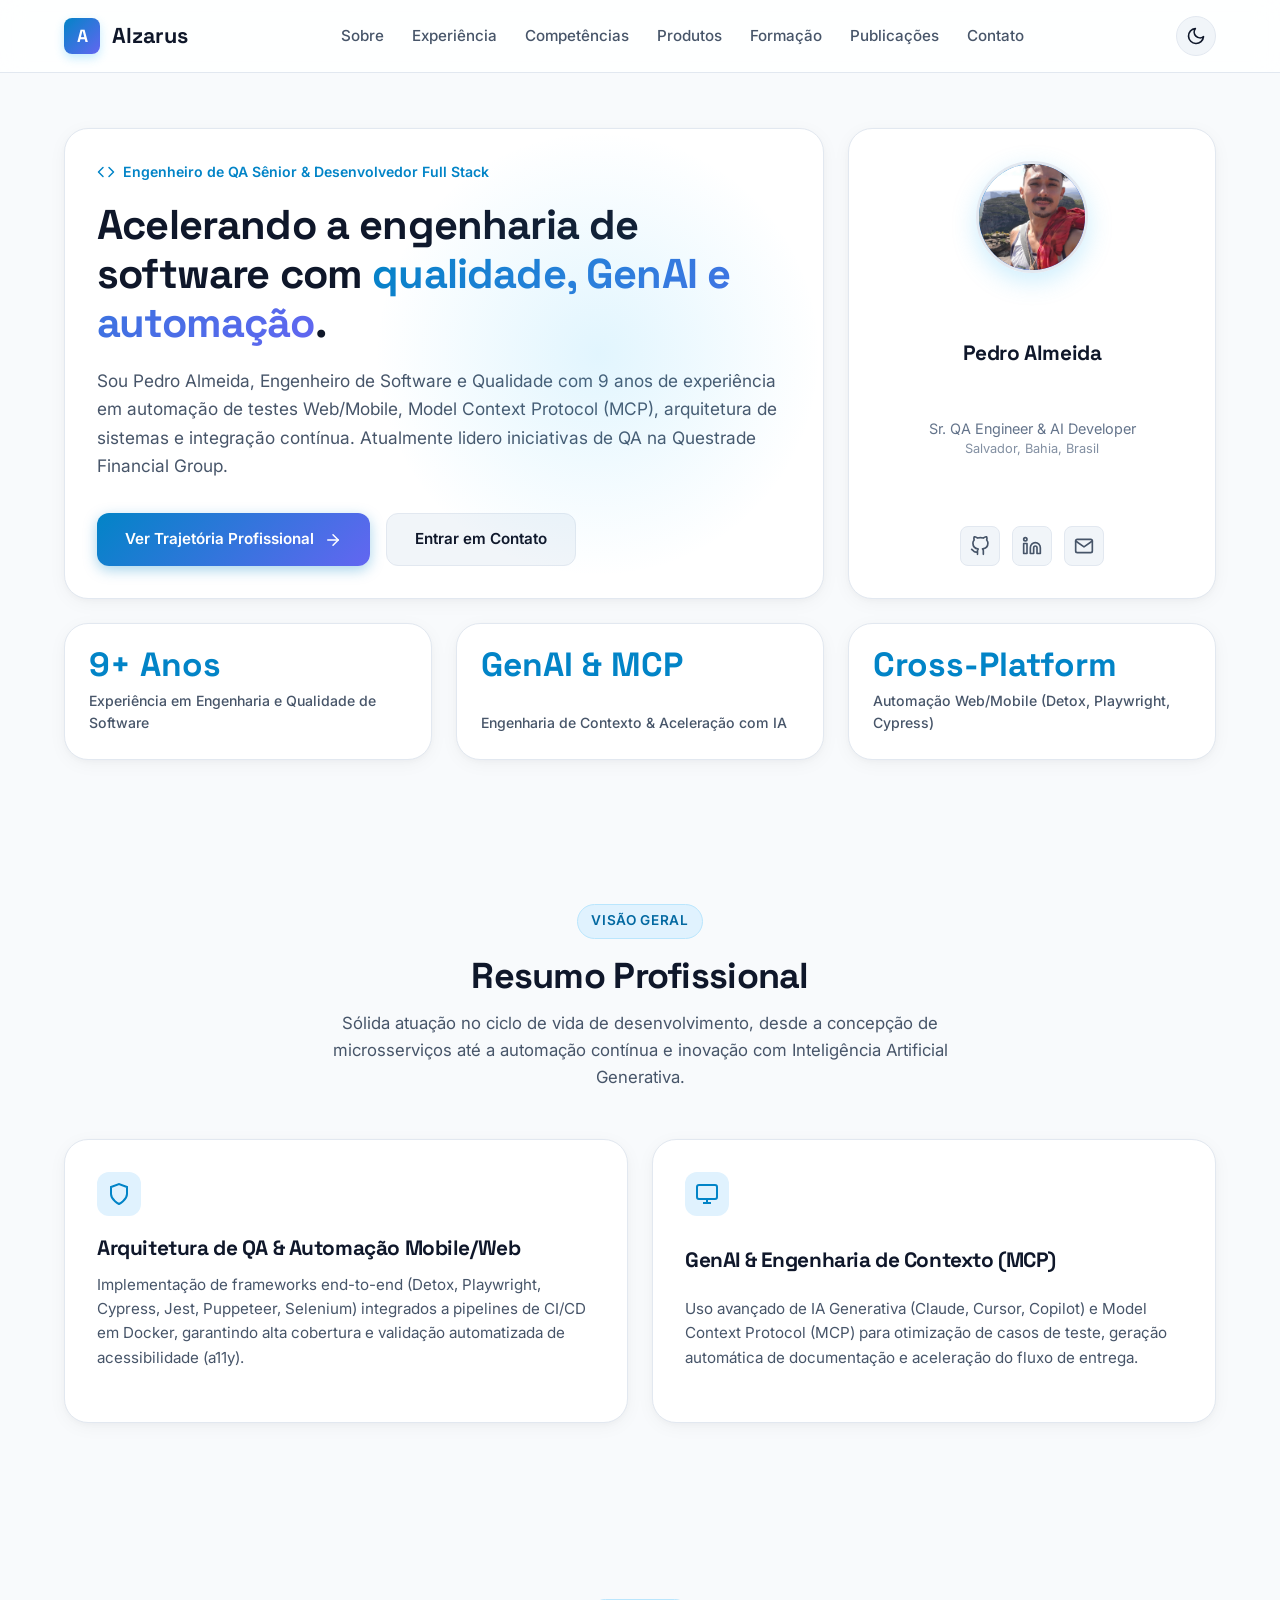
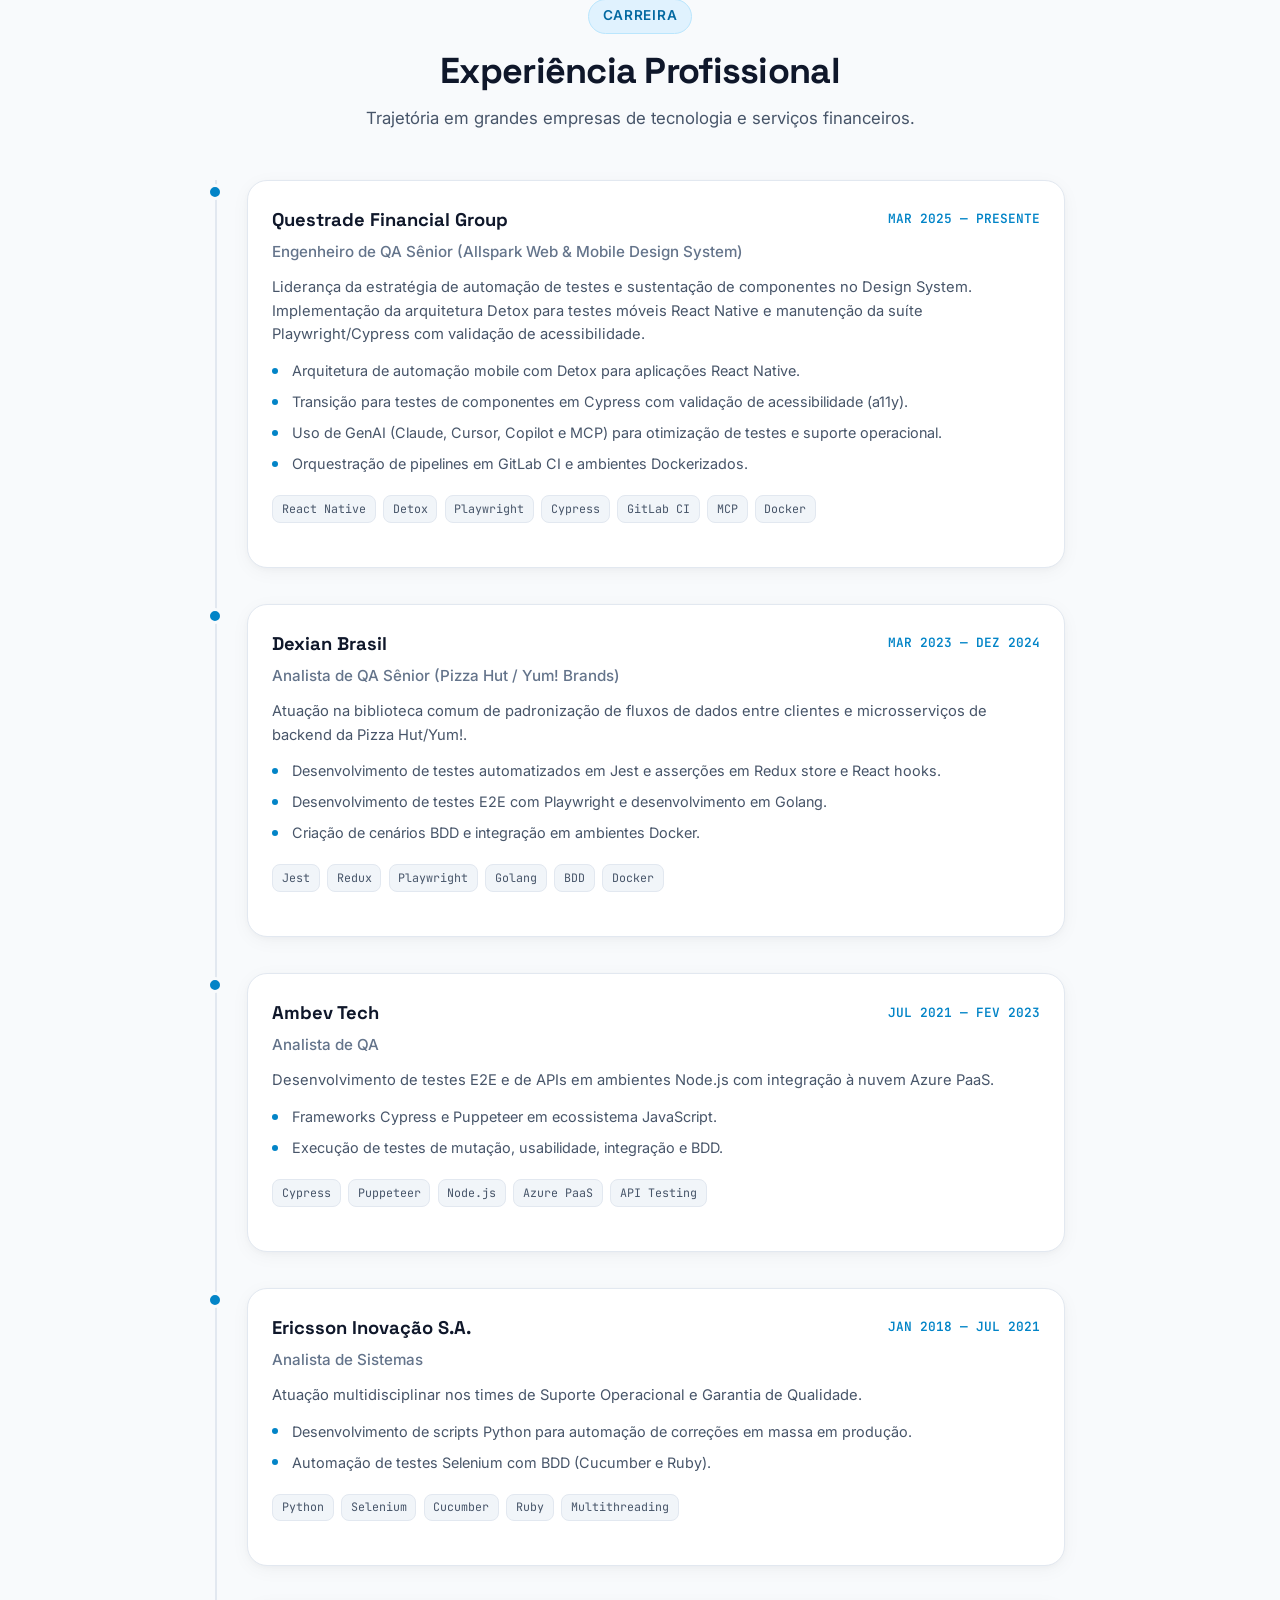
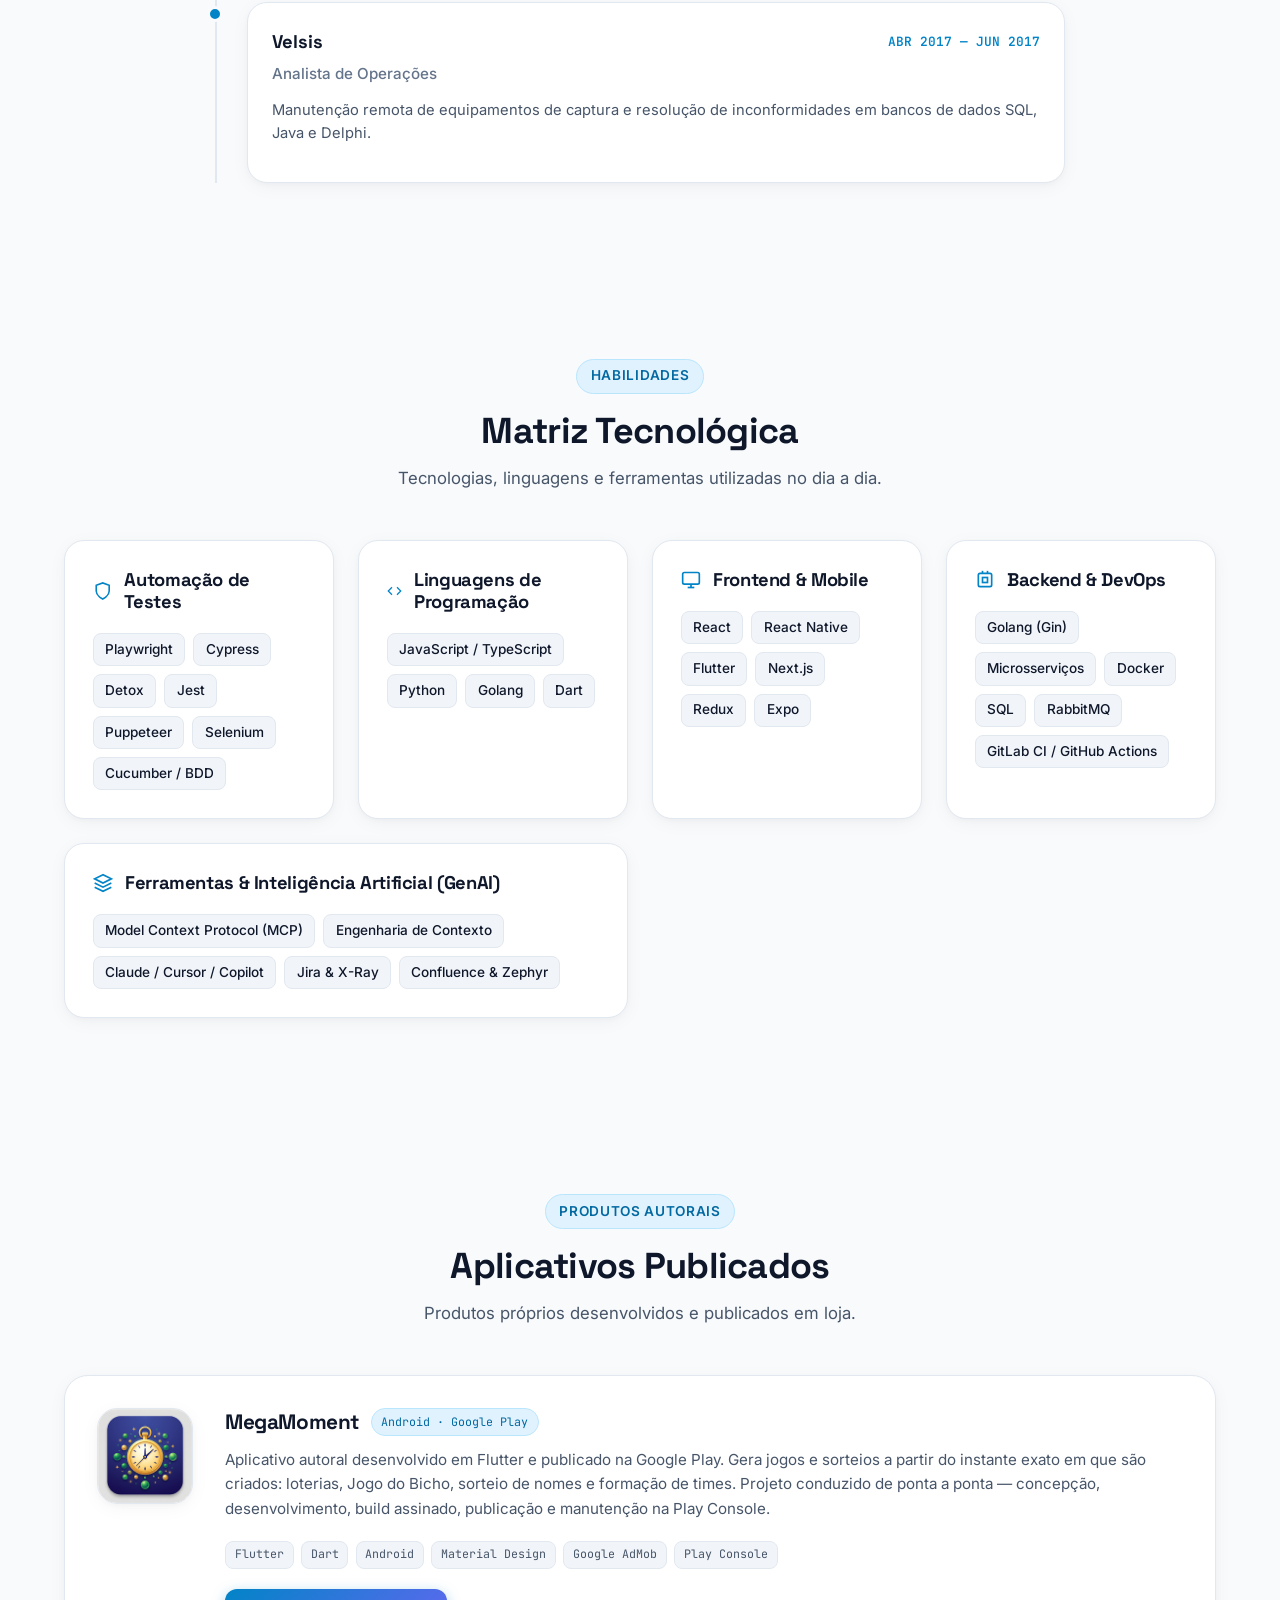
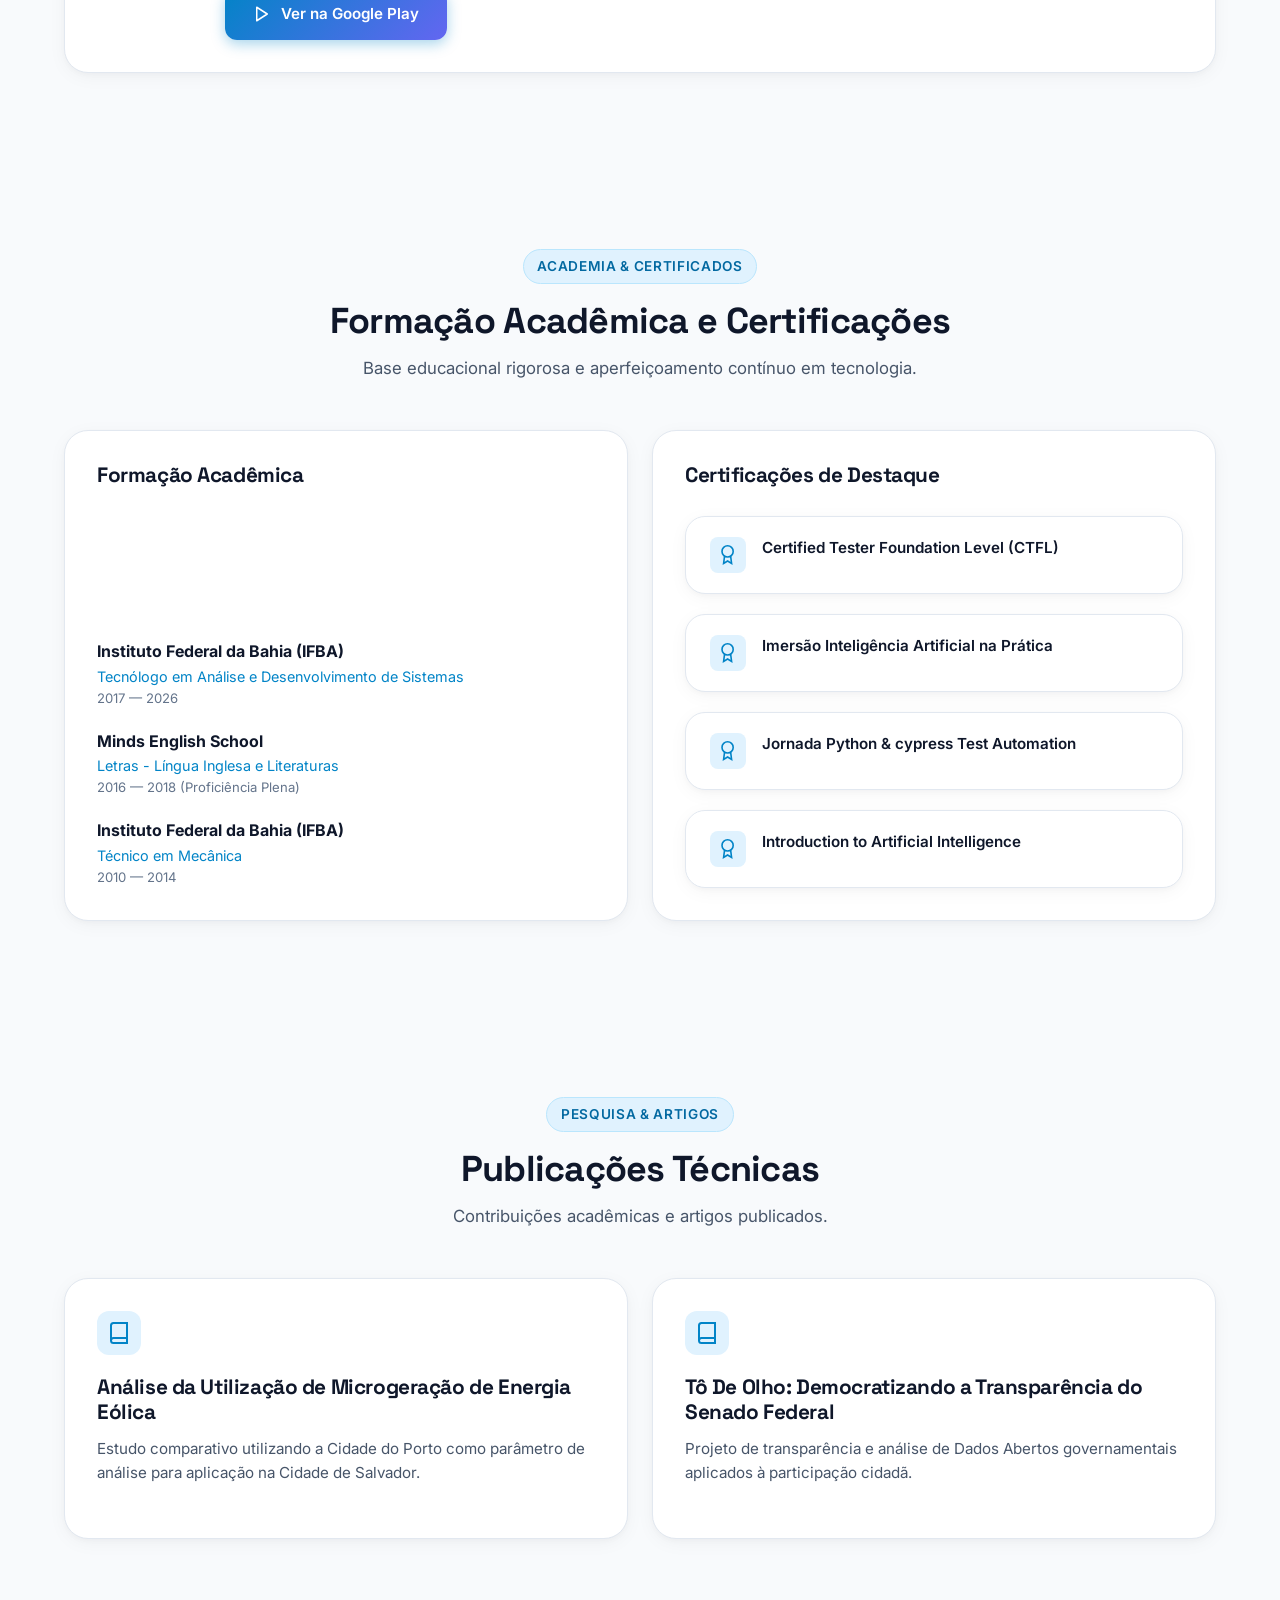
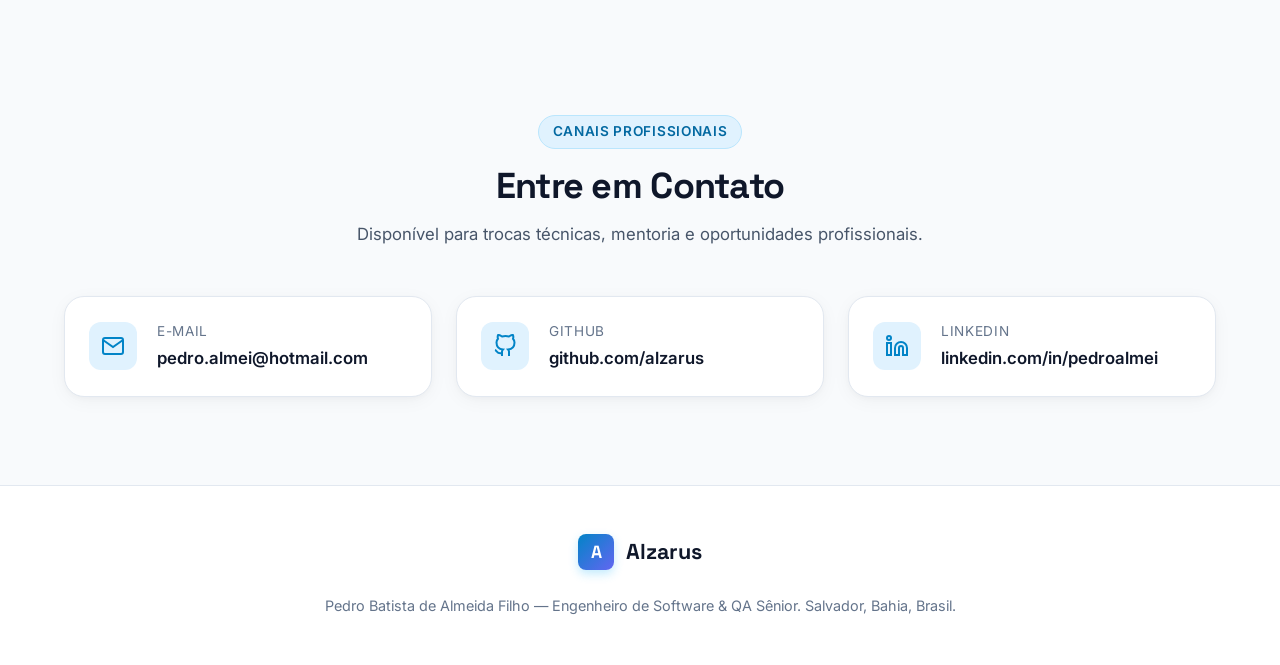
==== commit 6fdf2598: "feat: adicionar secao de produtos com o app MegaMoment Nova secao "Aplicativos Publicados" entre Com" ====
--- a/index.html
+++ b/index.html
@@ -34,6 +34,7 @@
                     <li><a href="#sobre" class="nav-link">Sobre</a></li>
                     <li><a href="#experiencia" class="nav-link">Experiência</a></li>
                     <li><a href="#competencias" class="nav-link">Competências</a></li>
+                    <li><a href="#produtos" class="nav-link">Produtos</a></li>
                     <li><a href="#formacao" class="nav-link">Formação</a></li>
                     <li><a href="#publicacoes" class="nav-link">Publicações</a></li>
                     <li><a href="#contato" class="nav-link">Contato</a></li>
@@ -57,6 +58,17 @@
                     <!-- Moon Icon (shown in light mode) -->
                     <svg id="moon-icon" class="theme-icon" viewBox="0 0 24 24">
                         <path d="M21 12.79A9 9 0 1 1 11.21 3 7 7 0 0 0 21 12.79z"></path>
+                    </svg>
+                </button>
+                <button id="mobile-menu-toggle" class="mobile-menu-toggle" aria-label="Abrir menu de navegação" aria-expanded="false">
+                    <svg class="hamburger-icon" viewBox="0 0 24 24" width="22" height="22" stroke="currentColor" stroke-width="2" fill="none" stroke-linecap="round" stroke-linejoin="round">
+                        <line x1="3" y1="6" x2="21" y2="6"></line>
+                        <line x1="3" y1="12" x2="21" y2="12"></line>
+                        <line x1="3" y1="18" x2="21" y2="18"></line>
+                    </svg>
+                    <svg class="close-icon" viewBox="0 0 24 24" width="22" height="22" stroke="currentColor" stroke-width="2" fill="none" stroke-linecap="round" stroke-linejoin="round" style="display: none;">
+                        <line x1="18" y1="6" x2="6" y2="18"></line>
+                        <line x1="6" y1="6" x2="18" y2="18"></line>
                     </svg>
                 </button>
             </div>
@@ -415,7 +427,7 @@
                         </div>
                     </div>
 
-                    <div class="skill-category-card" style="grid-column: span 2;">
+                    <div class="skill-category-card skill-category-card-wide">
                         <h3 class="skill-category-title">
                             <svg width="20" height="20" viewBox="0 0 24 24" fill="none" stroke="var(--accent-primary)" stroke-width="2">
                                 <polygon points="12 2 2 7 12 12 22 7 12 2"></polygon>
@@ -430,6 +442,51 @@
                             <span class="skill-chip">Claude / Cursor / Copilot</span>
                             <span class="skill-chip">Jira & X-Ray</span>
                             <span class="skill-chip">Confluence & Zephyr</span>
+                        </div>
+                    </div>
+
+                </div>
+            </div>
+        </section>
+
+        <!-- Products / Published Apps Section -->
+        <section id="produtos" class="section">
+            <div class="container">
+                <div class="section-header reveal-on-scroll">
+                    <span class="section-badge">Produtos Autorais</span>
+                    <h2 class="section-title">Aplicativos Publicados</h2>
+                    <p class="section-subtitle">Produtos próprios desenvolvidos e publicados em loja.</p>
+                </div>
+
+                <div class="bento-grid">
+
+                    <div class="bento-card col-span-12 app-card reveal-on-scroll">
+                        <div class="app-card-icon">
+                            <img src="resources/images/megamoment-icon.png" alt="Ícone do aplicativo MegaMoment" width="96" height="96" loading="lazy" />
+                        </div>
+
+                        <div class="app-card-body">
+                            <div class="app-card-heading">
+                                <h3 class="card-title">MegaMoment</h3>
+                                <span class="app-card-store">Android · Google Play</span>
+                            </div>
+                            <p class="card-text">
+                                Aplicativo autoral desenvolvido em Flutter e publicado na Google Play. Gera jogos e sorteios a partir do instante exato em que são criados: loterias, Jogo do Bicho, sorteio de nomes e formação de times. Projeto conduzido de ponta a ponta — concepção, desenvolvimento, build assinado, publicação e manutenção na Play Console.
+                            </p>
+                            <div class="tech-tags">
+                                <span class="tech-tag">Flutter</span>
+                                <span class="tech-tag">Dart</span>
+                                <span class="tech-tag">Android</span>
+                                <span class="tech-tag">Material Design</span>
+                                <span class="tech-tag">Google AdMob</span>
+                                <span class="tech-tag">Play Console</span>
+                            </div>
+                            <a href="https://play.google.com/store/apps/details?id=com.megamoment.app" target="_blank" rel="noopener noreferrer" class="btn btn-primary">
+                                <svg width="18" height="18" viewBox="0 0 24 24" fill="none" stroke="currentColor" stroke-width="2" stroke-linecap="round" stroke-linejoin="round">
+                                    <polygon points="5 3 19 12 5 21 5 3"></polygon>
+                                </svg>
+                                Ver na Google Play
+                            </a>
                         </div>
                     </div>
 
--- a/resources/css/style.css
+++ b/resources/css/style.css
@@ -143,6 +143,7 @@
   display: flex;
   align-items: center;
   justify-content: space-between;
+  gap: 1.5rem;
   height: 4.5rem;
 }
 
@@ -551,6 +552,58 @@
   height: 1rem;
 }
 
+/* Published Apps / Products Showcase */
+.app-card {
+  flex-direction: row;
+  align-items: flex-start;
+  justify-content: flex-start;
+  gap: 2rem;
+}
+
+.app-card-icon {
+  flex-shrink: 0;
+  width: 6rem;
+  height: 6rem;
+  border-radius: var(--radius-lg);
+  overflow: hidden;
+  border: 1px solid var(--card-border);
+  box-shadow: var(--card-shadow);
+}
+
+.app-card-icon img {
+  width: 100%;
+  height: 100%;
+  object-fit: cover;
+  display: block;
+}
+
+.app-card-body {
+  flex: 1;
+  min-width: 0;
+}
+
+.app-card-heading {
+  display: flex;
+  flex-wrap: wrap;
+  align-items: center;
+  gap: 0.75rem;
+  margin-bottom: 0.75rem;
+}
+
+.app-card-heading .card-title {
+  margin-bottom: 0;
+}
+
+.app-card-store {
+  font-family: var(--font-mono);
+  font-size: 0.73rem;
+  padding: 0.22rem 0.6rem;
+  border-radius: 9999px;
+  background-color: var(--badge-bg);
+  color: var(--badge-text);
+  border: 1px solid var(--badge-border);
+}
+
 /* List of Highlights inside Cards */
 .highlight-bullets {
   list-style: none;
@@ -583,6 +636,12 @@
   display: grid;
   grid-template-columns: repeat(auto-fit, minmax(270px, 1fr));
   gap: 1.5rem;
+}
+
+/* Wider card for the last skill group. Must reset to a single track on mobile:
+   a leftover span would force an extra implicit column and clip the content. */
+.skill-category-card-wide {
+  grid-column: span 2;
 }
 
 .skill-category-card {
@@ -836,10 +895,38 @@
   transform: translateY(0);
 }
 
+/* Mobile Menu Toggle Button (Desktop hidden) */
+.mobile-menu-toggle {
+  display: none;
+  align-items: center;
+  justify-content: center;
+  width: 2.5rem;
+  height: 2.5rem;
+  border-radius: var(--radius-sm);
+  background-color: var(--bg-tertiary);
+  color: var(--text-primary);
+  border: 1px solid var(--card-border);
+  transition: background-color var(--transition-fast), border-color var(--transition-fast);
+}
+
+.mobile-menu-toggle:hover {
+  border-color: var(--accent-primary);
+}
+
+/* Ensure no horizontal scrollbar across all viewports */
+html, body {
+  max-width: 100%;
+  overflow-x: hidden;
+}
+
 /* Responsive Media Queries */
 @media (max-width: 1024px) {
-  .col-span-8, .col-span-7, .col-span-6, .col-span-5, .col-span-4, .col-span-3 {
+  .col-span-8, .col-span-7, .col-span-5 {
     grid-column: span 12;
+  }
+  
+  .col-span-6, .col-span-4, .col-span-3 {
+    grid-column: span 6;
   }
 
   .hero-title {
@@ -847,9 +934,74 @@
   }
 }
 
-@media (max-width: 768px) {
+/* Navigation collapses earlier than the grid: the horizontal menu runs out
+   of room against the logo before the Bento layout needs to stack. */
+@media (max-width: 960px) {
+  .mobile-menu-toggle {
+    display: flex;
+  }
+
   .nav-links {
     display: none;
+    position: fixed;
+    top: 4.5rem;
+    left: 0;
+    right: 0;
+    width: 100%;
+    background-color: var(--bg-primary);
+    border-bottom: 1px solid var(--card-border);
+    padding: 1.5rem 2rem;
+    flex-direction: column;
+    align-items: flex-start;
+    gap: 1.25rem;
+    box-shadow: 0 12px 28px rgba(0, 0, 0, 0.2);
+    z-index: 99;
+  }
+
+  .nav-links.is-active {
+    display: flex;
+    animation: slideDownNav 0.25s ease-out forwards;
+  }
+
+  @keyframes slideDownNav {
+    from {
+      opacity: 0;
+      transform: translateY(-8px);
+    }
+    to {
+      opacity: 1;
+      transform: translateY(0);
+    }
+  }
+
+  .nav-link {
+    font-size: 1.05rem;
+    width: 100%;
+    padding: 0.4rem 0;
+  }
+}
+
+@media (max-width: 768px) {
+  .col-span-12, .col-span-8, .col-span-7, .col-span-6, .col-span-5, .col-span-4, .col-span-3 {
+    grid-column: span 12 !important;
+  }
+
+  .bento-grid, .contact-grid {
+    grid-template-columns: 1fr;
+    gap: 1.25rem;
+  }
+
+  .skills-grid, .cert-pub-grid {
+    grid-template-columns: 1fr;
+  }
+
+  .skill-category-card-wide {
+    grid-column: auto;
+  }
+
+  .hero-section {
+    padding-top: 6rem;
+    padding-bottom: 2.5rem;
   }
 
   .hero-title {
@@ -863,4 +1015,84 @@
   .bento-card {
     padding: 1.5rem;
   }
-}
+
+  .timeline {
+    padding-left: 1.5rem;
+  }
+
+  .timeline-dot {
+    left: -1.5rem;
+  }
+
+  .timeline-header-meta {
+    flex-direction: column;
+    align-items: flex-start;
+    gap: 0.25rem;
+  }
+
+  .app-card {
+    flex-direction: column;
+    gap: 1.25rem;
+  }
+
+  .app-card-icon {
+    width: 4.5rem;
+    height: 4.5rem;
+  }
+
+  .contact-card-item {
+    padding: 1.25rem;
+  }
+
+  .contact-details-val {
+    font-size: 0.92rem;
+    word-break: break-word;
+  }
+}
+
+@media (max-width: 576px) {
+  .container {
+    padding: 0 1.15rem;
+  }
+
+  .hero-title {
+    font-size: 1.65rem;
+  }
+
+  .hero-description {
+    font-size: 0.95rem;
+  }
+
+  .hero-actions {
+    flex-direction: column;
+    width: 100%;
+  }
+
+  .hero-actions .btn {
+    width: 100%;
+    justify-content: center;
+  }
+
+  .section-title {
+    font-size: 1.6rem;
+  }
+
+  .bento-card {
+    padding: 1.25rem;
+    border-radius: var(--radius-lg);
+  }
+
+  .stat-number {
+    font-size: 1.75rem;
+  }
+
+  .profile-avatar {
+    width: 5.5rem;
+    height: 5.5rem;
+  }
+
+  .footer-content {
+    gap: 1rem;
+  }
+}
+
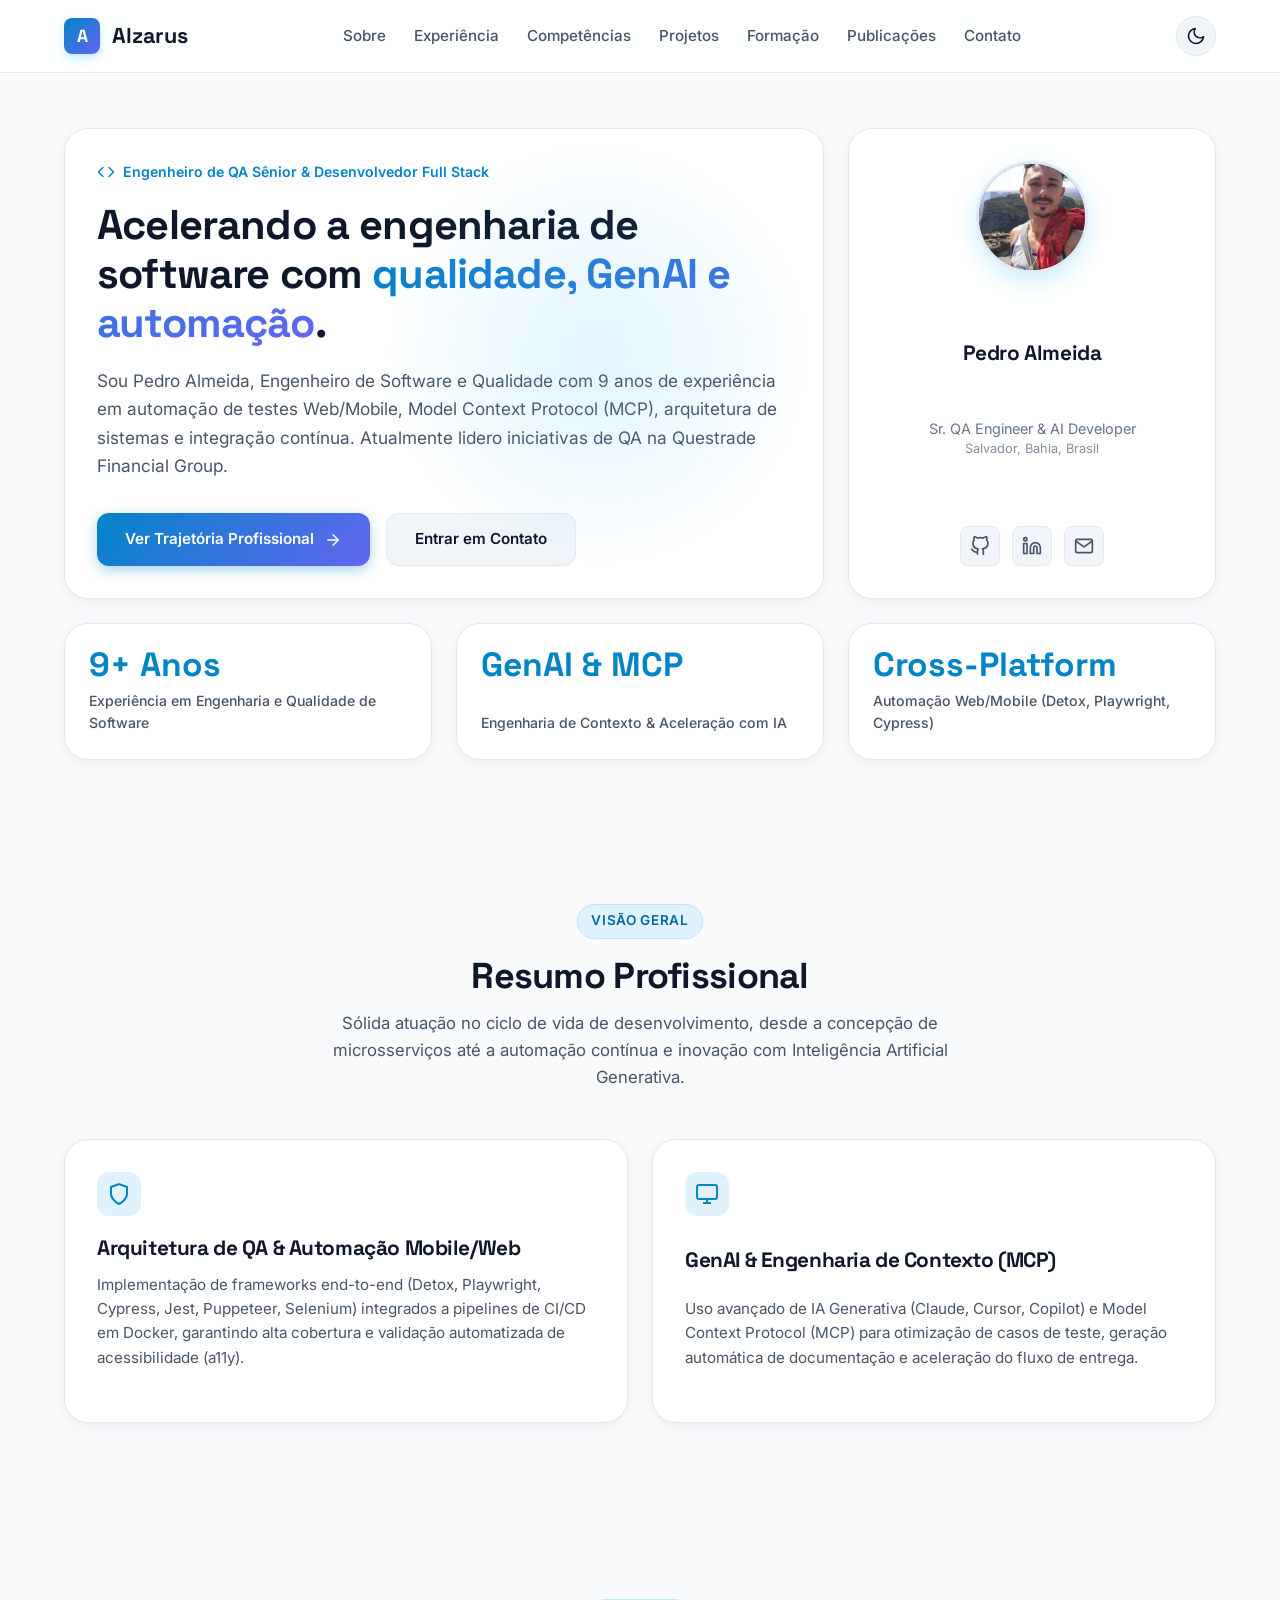
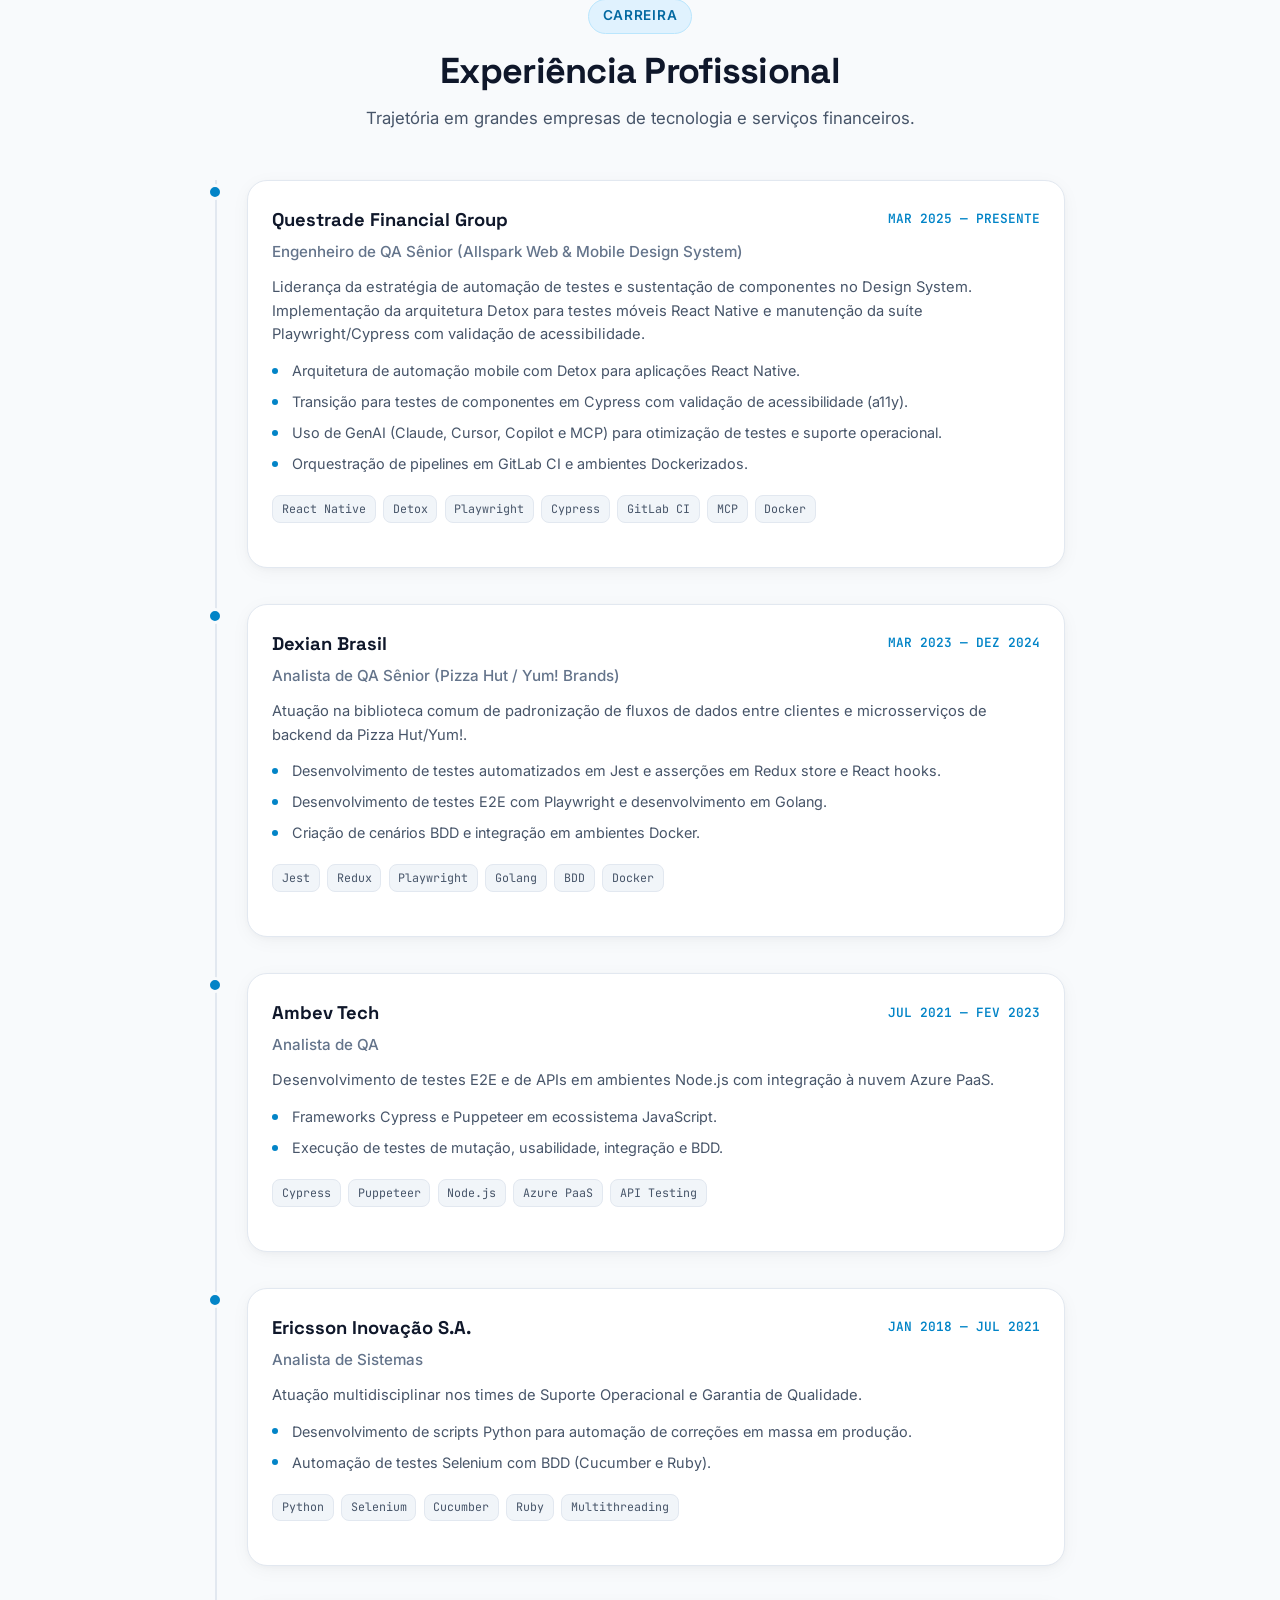
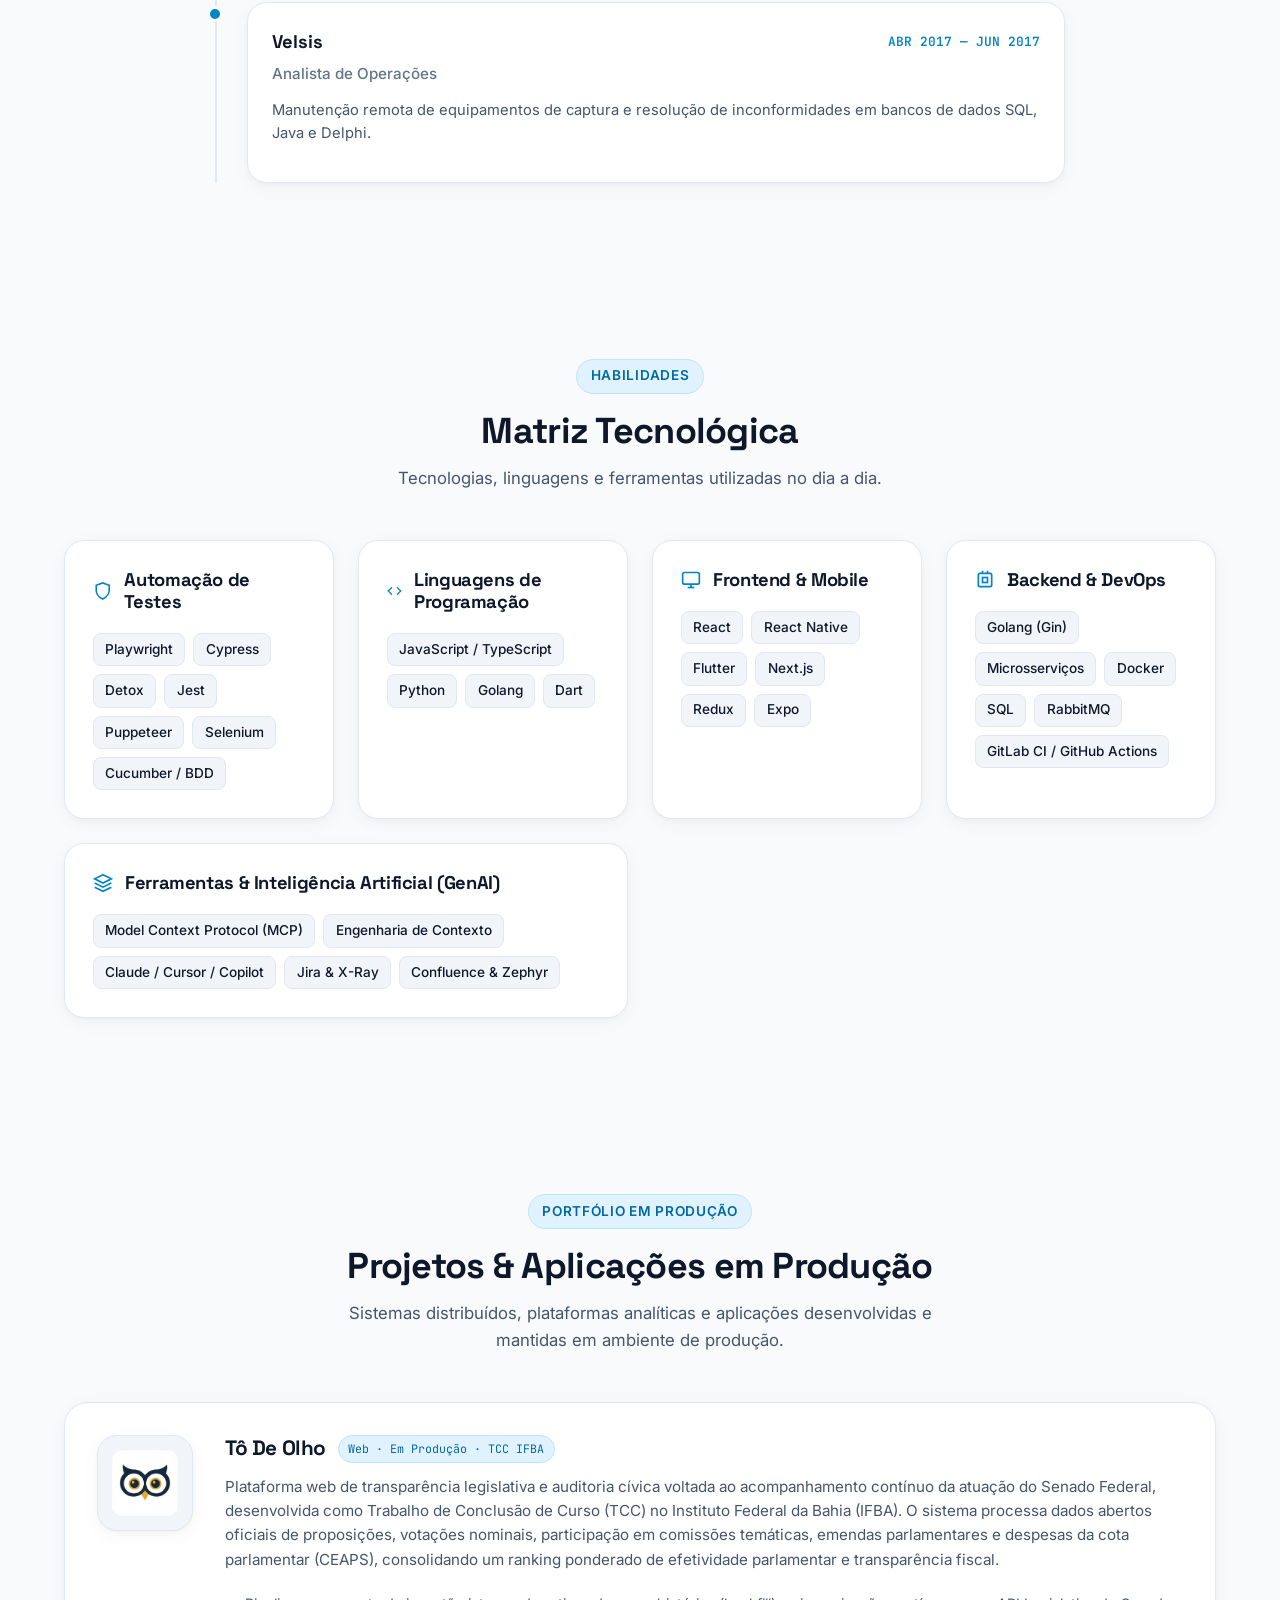
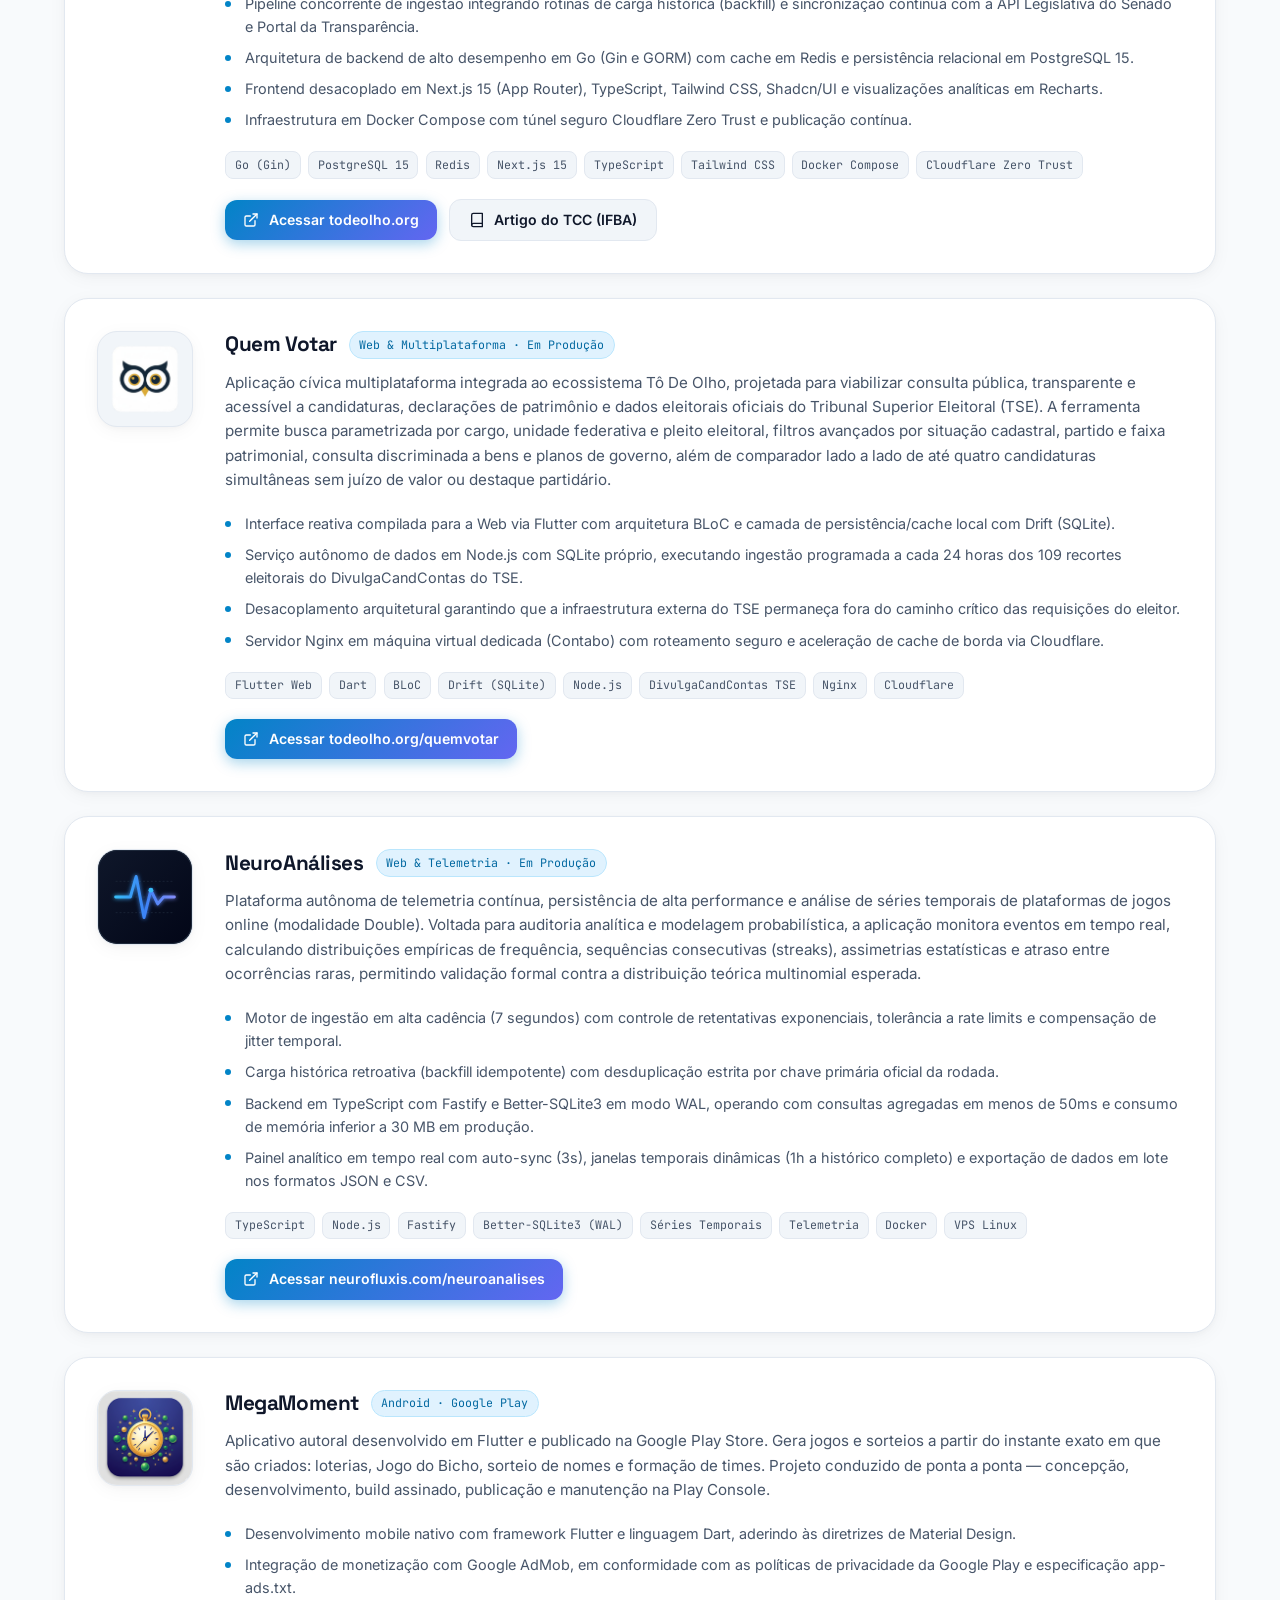
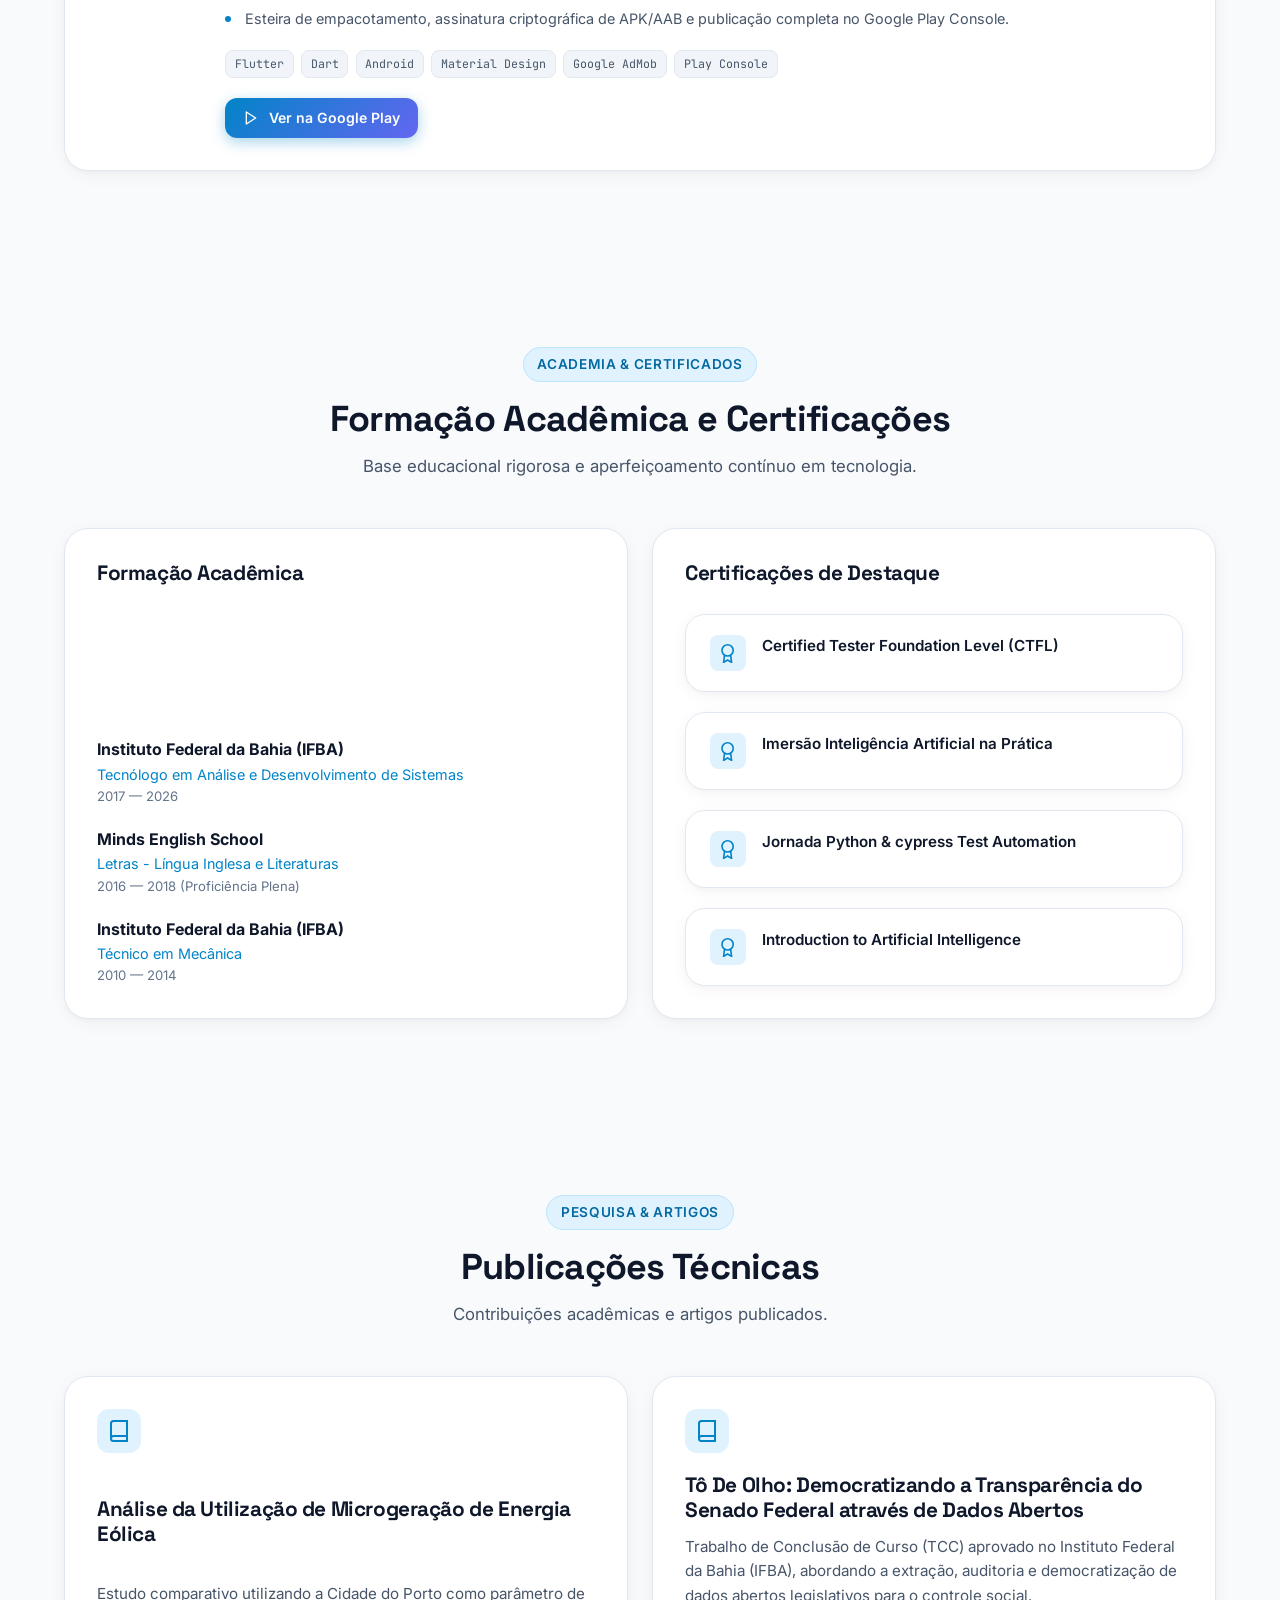
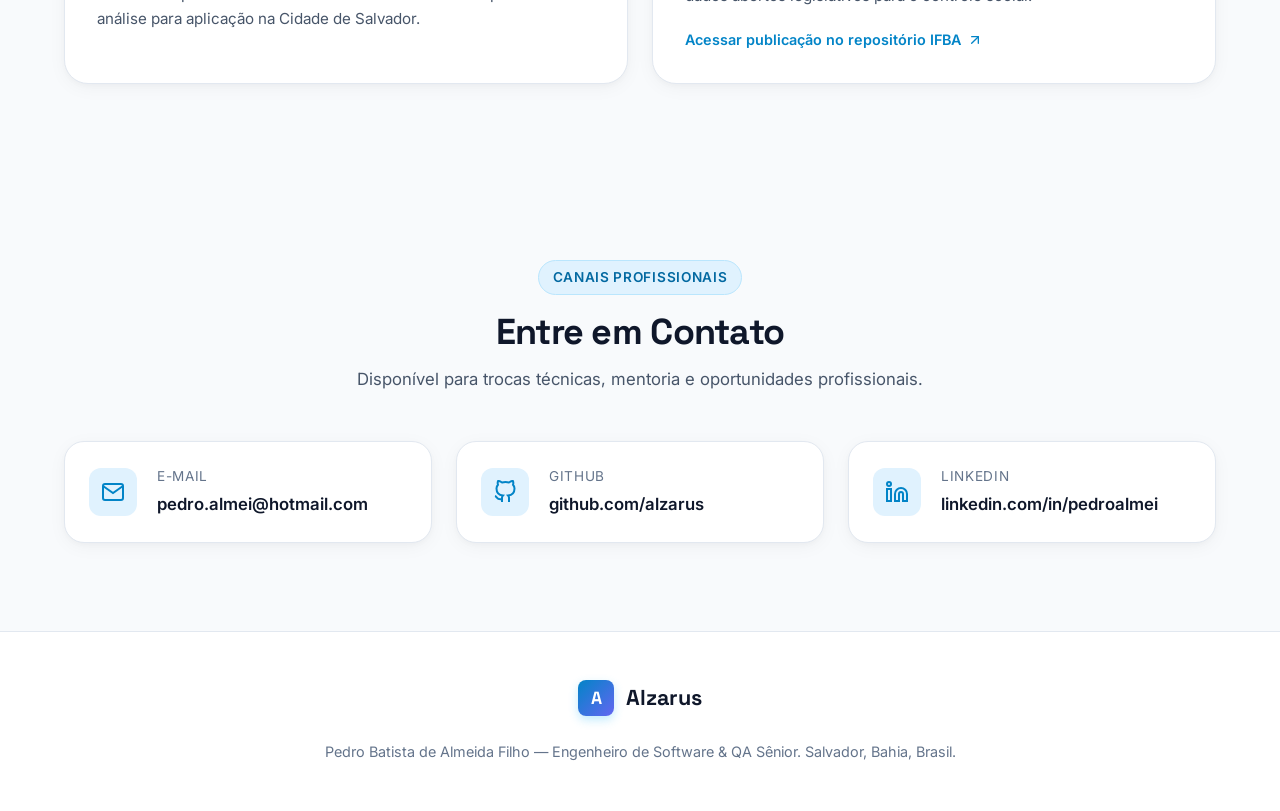
==== commit 60427817: "feat: adicionar projetos em producao To De Olho, Quem Votar e NeuroAnalises" ====
--- a/index.html
+++ b/index.html
@@ -34,7 +34,7 @@
                     <li><a href="#sobre" class="nav-link">Sobre</a></li>
                     <li><a href="#experiencia" class="nav-link">Experiência</a></li>
                     <li><a href="#competencias" class="nav-link">Competências</a></li>
-                    <li><a href="#produtos" class="nav-link">Produtos</a></li>
+                    <li><a href="#projetos" class="nav-link">Projetos</a></li>
                     <li><a href="#formacao" class="nav-link">Formação</a></li>
                     <li><a href="#publicacoes" class="nav-link">Publicações</a></li>
                     <li><a href="#contato" class="nav-link">Contato</a></li>
@@ -449,17 +449,155 @@
             </div>
         </section>
 
-        <!-- Products / Published Apps Section -->
-        <section id="produtos" class="section">
+        <!-- Projects & Products Section -->
+        <section id="projetos" class="section">
+            <span id="produtos" style="display:block; position:relative; top:-5rem; visibility:hidden;"></span>
             <div class="container">
                 <div class="section-header reveal-on-scroll">
-                    <span class="section-badge">Produtos Autorais</span>
-                    <h2 class="section-title">Aplicativos Publicados</h2>
-                    <p class="section-subtitle">Produtos próprios desenvolvidos e publicados em loja.</p>
+                    <span class="section-badge">Portfólio em Produção</span>
+                    <h2 class="section-title">Projetos & Aplicações em Produção</h2>
+                    <p class="section-subtitle">Sistemas distribuídos, plataformas analíticas e aplicações desenvolvidas e mantidas em ambiente de produção.</p>
                 </div>
 
                 <div class="bento-grid">
 
+                    <!-- Projeto 1: Tô De Olho -->
+                    <div class="bento-card col-span-12 app-card reveal-on-scroll">
+                        <div class="app-card-icon">
+                            <img src="resources/images/todeolho-icon.png" alt="Logotipo da plataforma Tô De Olho" width="96" height="96" loading="lazy" />
+                        </div>
+
+                        <div class="app-card-body">
+                            <div class="app-card-heading">
+                                <h3 class="card-title">Tô De Olho</h3>
+                                <span class="app-card-store">Web · Em Produção · TCC IFBA</span>
+                            </div>
+                            <p class="card-text">
+                                Plataforma web de transparência legislativa e auditoria cívica voltada ao acompanhamento contínuo da atuação do Senado Federal, desenvolvida como Trabalho de Conclusão de Curso (TCC) no Instituto Federal da Bahia (IFBA). O sistema processa dados abertos oficiais de proposições, votações nominais, participação em comissões temáticas, emendas parlamentares e despesas da cota parlamentar (CEAPS), consolidando um ranking ponderado de efetividade parlamentar e transparência fiscal.
+                            </p>
+                            <ul class="highlight-bullets">
+                                <li class="highlight-bullet-item">Pipeline concorrente de ingestão integrando rotinas de carga histórica (backfill) e sincronização contínua com a API Legislativa do Senado e Portal da Transparência.</li>
+                                <li class="highlight-bullet-item">Arquitetura de backend de alto desempenho em Go (Gin e GORM) com cache em Redis e persistência relacional em PostgreSQL 15.</li>
+                                <li class="highlight-bullet-item">Frontend desacoplado em Next.js 15 (App Router), TypeScript, Tailwind CSS, Shadcn/UI e visualizações analíticas em Recharts.</li>
+                                <li class="highlight-bullet-item">Infraestrutura em Docker Compose com túnel seguro Cloudflare Zero Trust e publicação contínua.</li>
+                            </ul>
+                            <div class="tech-tags">
+                                <span class="tech-tag">Go (Gin)</span>
+                                <span class="tech-tag">PostgreSQL 15</span>
+                                <span class="tech-tag">Redis</span>
+                                <span class="tech-tag">Next.js 15</span>
+                                <span class="tech-tag">TypeScript</span>
+                                <span class="tech-tag">Tailwind CSS</span>
+                                <span class="tech-tag">Docker Compose</span>
+                                <span class="tech-tag">Cloudflare Zero Trust</span>
+                            </div>
+                            <div class="app-card-actions">
+                                <a href="https://todeolho.org" target="_blank" rel="noopener noreferrer" class="btn btn-primary btn-sm">
+                                    <svg width="16" height="16" viewBox="0 0 24 24" fill="none" stroke="currentColor" stroke-width="2" stroke-linecap="round" stroke-linejoin="round">
+                                        <path d="M18 13v6a2 2 0 0 1-2 2H5a2 2 0 0 1-2-2V8a2 2 0 0 1 2-2h6"></path>
+                                        <polyline points="15 3 21 3 21 9"></polyline>
+                                        <line x1="10" y1="14" x2="21" y2="3"></line>
+                                    </svg>
+                                    Acessar todeolho.org
+                                </a>
+                                <a href="https://ads.ifba.edu.br/item1259" target="_blank" rel="noopener noreferrer" class="btn btn-secondary btn-sm">
+                                    <svg width="16" height="16" viewBox="0 0 24 24" fill="none" stroke="currentColor" stroke-width="2" stroke-linecap="round" stroke-linejoin="round">
+                                        <path d="M4 19.5A2.5 2.5 0 0 1 6.5 17H20"></path>
+                                        <path d="M6.5 2H20v20H6.5A2.5 2.5 0 0 1 4 19.5v-15A2.5 2.5 0 0 1 6.5 2z"></path>
+                                    </svg>
+                                    Artigo do TCC (IFBA)
+                                </a>
+                            </div>
+                        </div>
+                    </div>
+
+                    <!-- Projeto 2: Quem Votar -->
+                    <div class="bento-card col-span-12 app-card reveal-on-scroll">
+                        <div class="app-card-icon">
+                            <img src="resources/images/quemvotar-icon.png" alt="Logotipo da aplicação Quem Votar" width="96" height="96" loading="lazy" />
+                        </div>
+
+                        <div class="app-card-body">
+                            <div class="app-card-heading">
+                                <h3 class="card-title">Quem Votar</h3>
+                                <span class="app-card-store">Web & Multiplataforma · Em Produção</span>
+                            </div>
+                            <p class="card-text">
+                                Aplicação cívica multiplataforma integrada ao ecossistema Tô De Olho, projetada para viabilizar consulta pública, transparente e acessível a candidaturas, declarações de patrimônio e dados eleitorais oficiais do Tribunal Superior Eleitoral (TSE). A ferramenta permite busca parametrizada por cargo, unidade federativa e pleito eleitoral, filtros avançados por situação cadastral, partido e faixa patrimonial, consulta discriminada a bens e planos de governo, além de comparador lado a lado de até quatro candidaturas simultâneas sem juízo de valor ou destaque partidário.
+                            </p>
+                            <ul class="highlight-bullets">
+                                <li class="highlight-bullet-item">Interface reativa compilada para a Web via Flutter com arquitetura BLoC e camada de persistência/cache local com Drift (SQLite).</li>
+                                <li class="highlight-bullet-item">Serviço autônomo de dados em Node.js com SQLite próprio, executando ingestão programada a cada 24 horas dos 109 recortes eleitorais do DivulgaCandContas do TSE.</li>
+                                <li class="highlight-bullet-item">Desacoplamento arquitetural garantindo que a infraestrutura externa do TSE permaneça fora do caminho crítico das requisições do eleitor.</li>
+                                <li class="highlight-bullet-item">Servidor Nginx em máquina virtual dedicada (Contabo) com roteamento seguro e aceleração de cache de borda via Cloudflare.</li>
+                            </ul>
+                            <div class="tech-tags">
+                                <span class="tech-tag">Flutter Web</span>
+                                <span class="tech-tag">Dart</span>
+                                <span class="tech-tag">BLoC</span>
+                                <span class="tech-tag">Drift (SQLite)</span>
+                                <span class="tech-tag">Node.js</span>
+                                <span class="tech-tag">DivulgaCandContas TSE</span>
+                                <span class="tech-tag">Nginx</span>
+                                <span class="tech-tag">Cloudflare</span>
+                            </div>
+                            <div class="app-card-actions">
+                                <a href="https://todeolho.org/quemvotar/" target="_blank" rel="noopener noreferrer" class="btn btn-primary btn-sm">
+                                    <svg width="16" height="16" viewBox="0 0 24 24" fill="none" stroke="currentColor" stroke-width="2" stroke-linecap="round" stroke-linejoin="round">
+                                        <path d="M18 13v6a2 2 0 0 1-2 2H5a2 2 0 0 1-2-2V8a2 2 0 0 1 2-2h6"></path>
+                                        <polyline points="15 3 21 3 21 9"></polyline>
+                                        <line x1="10" y1="14" x2="21" y2="3"></line>
+                                    </svg>
+                                    Acessar todeolho.org/quemvotar
+                                </a>
+                            </div>
+                        </div>
+                    </div>
+
+                    <!-- Projeto 3: NeuroAnálises -->
+                    <div class="bento-card col-span-12 app-card reveal-on-scroll">
+                        <div class="app-card-icon">
+                            <img src="resources/images/neuroanalises-icon.svg" alt="Logotipo da plataforma NeuroAnálises" width="96" height="96" loading="lazy" />
+                        </div>
+
+                        <div class="app-card-body">
+                            <div class="app-card-heading">
+                                <h3 class="card-title">NeuroAnálises</h3>
+                                <span class="app-card-store">Web & Telemetria · Em Produção</span>
+                            </div>
+                            <p class="card-text">
+                                Plataforma autônoma de telemetria contínua, persistência de alta performance e análise de séries temporais de plataformas de jogos online (modalidade Double). Voltada para auditoria analítica e modelagem probabilística, a aplicação monitora eventos em tempo real, calculando distribuições empíricas de frequência, sequências consecutivas (streaks), assimetrias estatísticas e atraso entre ocorrências raras, permitindo validação formal contra a distribuição teórica multinomial esperada.
+                            </p>
+                            <ul class="highlight-bullets">
+                                <li class="highlight-bullet-item">Motor de ingestão em alta cadência (7 segundos) com controle de retentativas exponenciais, tolerância a rate limits e compensação de jitter temporal.</li>
+                                <li class="highlight-bullet-item">Carga histórica retroativa (backfill idempotente) com desduplicação estrita por chave primária oficial da rodada.</li>
+                                <li class="highlight-bullet-item">Backend em TypeScript com Fastify e Better-SQLite3 em modo WAL, operando com consultas agregadas em menos de 50ms e consumo de memória inferior a 30 MB em produção.</li>
+                                <li class="highlight-bullet-item">Painel analítico em tempo real com auto-sync (3s), janelas temporais dinâmicas (1h a histórico completo) e exportação de dados em lote nos formatos JSON e CSV.</li>
+                            </ul>
+                            <div class="tech-tags">
+                                <span class="tech-tag">TypeScript</span>
+                                <span class="tech-tag">Node.js</span>
+                                <span class="tech-tag">Fastify</span>
+                                <span class="tech-tag">Better-SQLite3 (WAL)</span>
+                                <span class="tech-tag">Séries Temporais</span>
+                                <span class="tech-tag">Telemetria</span>
+                                <span class="tech-tag">Docker</span>
+                                <span class="tech-tag">VPS Linux</span>
+                            </div>
+                            <div class="app-card-actions">
+                                <a href="https://neurofluxis.com/neuroanalises" target="_blank" rel="noopener noreferrer" class="btn btn-primary btn-sm">
+                                    <svg width="16" height="16" viewBox="0 0 24 24" fill="none" stroke="currentColor" stroke-width="2" stroke-linecap="round" stroke-linejoin="round">
+                                        <path d="M18 13v6a2 2 0 0 1-2 2H5a2 2 0 0 1-2-2V8a2 2 0 0 1 2-2h6"></path>
+                                        <polyline points="15 3 21 3 21 9"></polyline>
+                                        <line x1="10" y1="14" x2="21" y2="3"></line>
+                                    </svg>
+                                    Acessar neurofluxis.com/neuroanalises
+                                </a>
+                            </div>
+                        </div>
+                    </div>
+
+                    <!-- Projeto 4: MegaMoment -->
                     <div class="bento-card col-span-12 app-card reveal-on-scroll">
                         <div class="app-card-icon">
                             <img src="resources/images/megamoment-icon.png" alt="Ícone do aplicativo MegaMoment" width="96" height="96" loading="lazy" />
@@ -471,8 +609,13 @@
                                 <span class="app-card-store">Android · Google Play</span>
                             </div>
                             <p class="card-text">
-                                Aplicativo autoral desenvolvido em Flutter e publicado na Google Play. Gera jogos e sorteios a partir do instante exato em que são criados: loterias, Jogo do Bicho, sorteio de nomes e formação de times. Projeto conduzido de ponta a ponta — concepção, desenvolvimento, build assinado, publicação e manutenção na Play Console.
-                            </p>
+                                Aplicativo autoral desenvolvido em Flutter e publicado na Google Play Store. Gera jogos e sorteios a partir do instante exato em que são criados: loterias, Jogo do Bicho, sorteio de nomes e formação de times. Projeto conduzido de ponta a ponta — concepção, desenvolvimento, build assinado, publicação e manutenção na Play Console.
+                            </p>
+                            <ul class="highlight-bullets">
+                                <li class="highlight-bullet-item">Desenvolvimento mobile nativo com framework Flutter e linguagem Dart, aderindo às diretrizes de Material Design.</li>
+                                <li class="highlight-bullet-item">Integração de monetização com Google AdMob, em conformidade com as políticas de privacidade da Google Play e especificação app-ads.txt.</li>
+                                <li class="highlight-bullet-item">Esteira de empacotamento, assinatura criptográfica de APK/AAB e publicação completa no Google Play Console.</li>
+                            </ul>
                             <div class="tech-tags">
                                 <span class="tech-tag">Flutter</span>
                                 <span class="tech-tag">Dart</span>
@@ -481,12 +624,14 @@
                                 <span class="tech-tag">Google AdMob</span>
                                 <span class="tech-tag">Play Console</span>
                             </div>
-                            <a href="https://play.google.com/store/apps/details?id=com.megamoment.app" target="_blank" rel="noopener noreferrer" class="btn btn-primary">
-                                <svg width="18" height="18" viewBox="0 0 24 24" fill="none" stroke="currentColor" stroke-width="2" stroke-linecap="round" stroke-linejoin="round">
-                                    <polygon points="5 3 19 12 5 21 5 3"></polygon>
-                                </svg>
-                                Ver na Google Play
-                            </a>
+                            <div class="app-card-actions">
+                                <a href="https://play.google.com/store/apps/details?id=com.megamoment.app" target="_blank" rel="noopener noreferrer" class="btn btn-primary btn-sm">
+                                    <svg width="16" height="16" viewBox="0 0 24 24" fill="none" stroke="currentColor" stroke-width="2" stroke-linecap="round" stroke-linejoin="round">
+                                        <polygon points="5 3 19 12 5 21 5 3"></polygon>
+                                    </svg>
+                                    Ver na Google Play
+                                </a>
+                            </div>
                         </div>
                     </div>
 
@@ -606,10 +751,17 @@
                                 <path d="M6.5 2H20v20H6.5A2.5 2.5 0 0 1 4 19.5v-15A2.5 2.5 0 0 1 6.5 2z"></path>
                             </svg>
                         </div>
-                        <h3 class="card-title">Tô De Olho: Democratizando a Transparência do Senado Federal</h3>
+                        <h3 class="card-title">Tô De Olho: Democratizando a Transparência do Senado Federal através de Dados Abertos</h3>
                         <p class="card-text">
-                            Projeto de transparência e análise de Dados Abertos governamentais aplicados à participação cidadã.
+                            Trabalho de Conclusão de Curso (TCC) aprovado no Instituto Federal da Bahia (IFBA), abordando a extração, auditoria e democratização de dados abertos legislativos para o controle social.
                         </p>
+                        <a href="https://ads.ifba.edu.br/item1259" target="_blank" rel="noopener noreferrer" class="card-link" style="margin-top:auto;">
+                            Acessar publicação no repositório IFBA
+                            <svg viewBox="0 0 24 24" fill="none" stroke="currentColor" stroke-width="2" stroke-linecap="round" stroke-linejoin="round">
+                                <line x1="7" y1="17" x2="17" y2="7"></line>
+                                <polyline points="7 7 17 7 17 17"></polyline>
+                            </svg>
+                        </a>
                     </div>
 
                 </div>
--- a/resources/css/style.css
+++ b/resources/css/style.css
@@ -568,9 +568,14 @@
   overflow: hidden;
   border: 1px solid var(--card-border);
   box-shadow: var(--card-shadow);
-}
-
-.app-card-icon img {
+  display: flex;
+  align-items: center;
+  justify-content: center;
+  background-color: var(--bg-tertiary);
+}
+
+.app-card-icon img,
+.app-card-icon svg {
   width: 100%;
   height: 100%;
   object-fit: cover;
@@ -602,6 +607,18 @@
   background-color: var(--badge-bg);
   color: var(--badge-text);
   border: 1px solid var(--badge-border);
+}
+
+.app-card-actions {
+  display: flex;
+  flex-wrap: wrap;
+  align-items: center;
+  gap: 0.75rem;
+}
+
+.btn-sm {
+  padding: 0.55rem 1.15rem;
+  font-size: 0.88rem;
 }
 
 /* List of Highlights inside Cards */
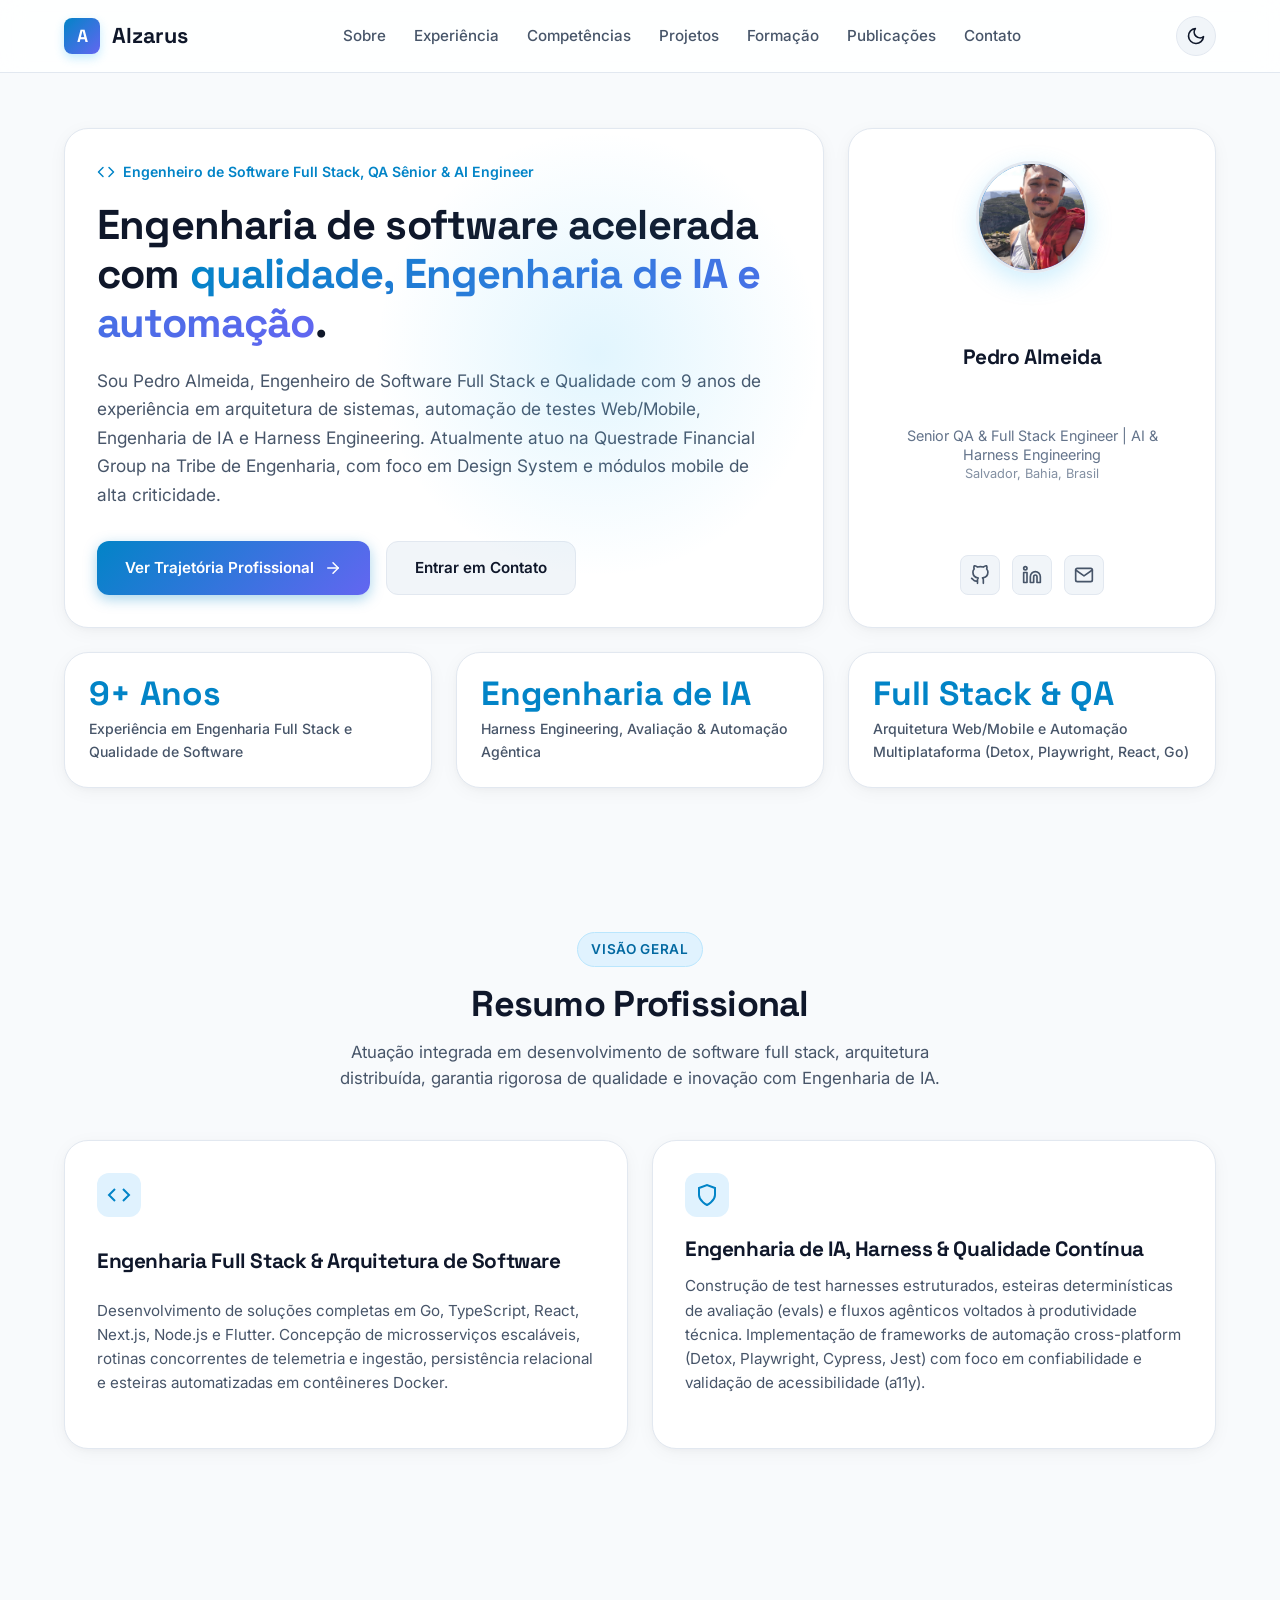
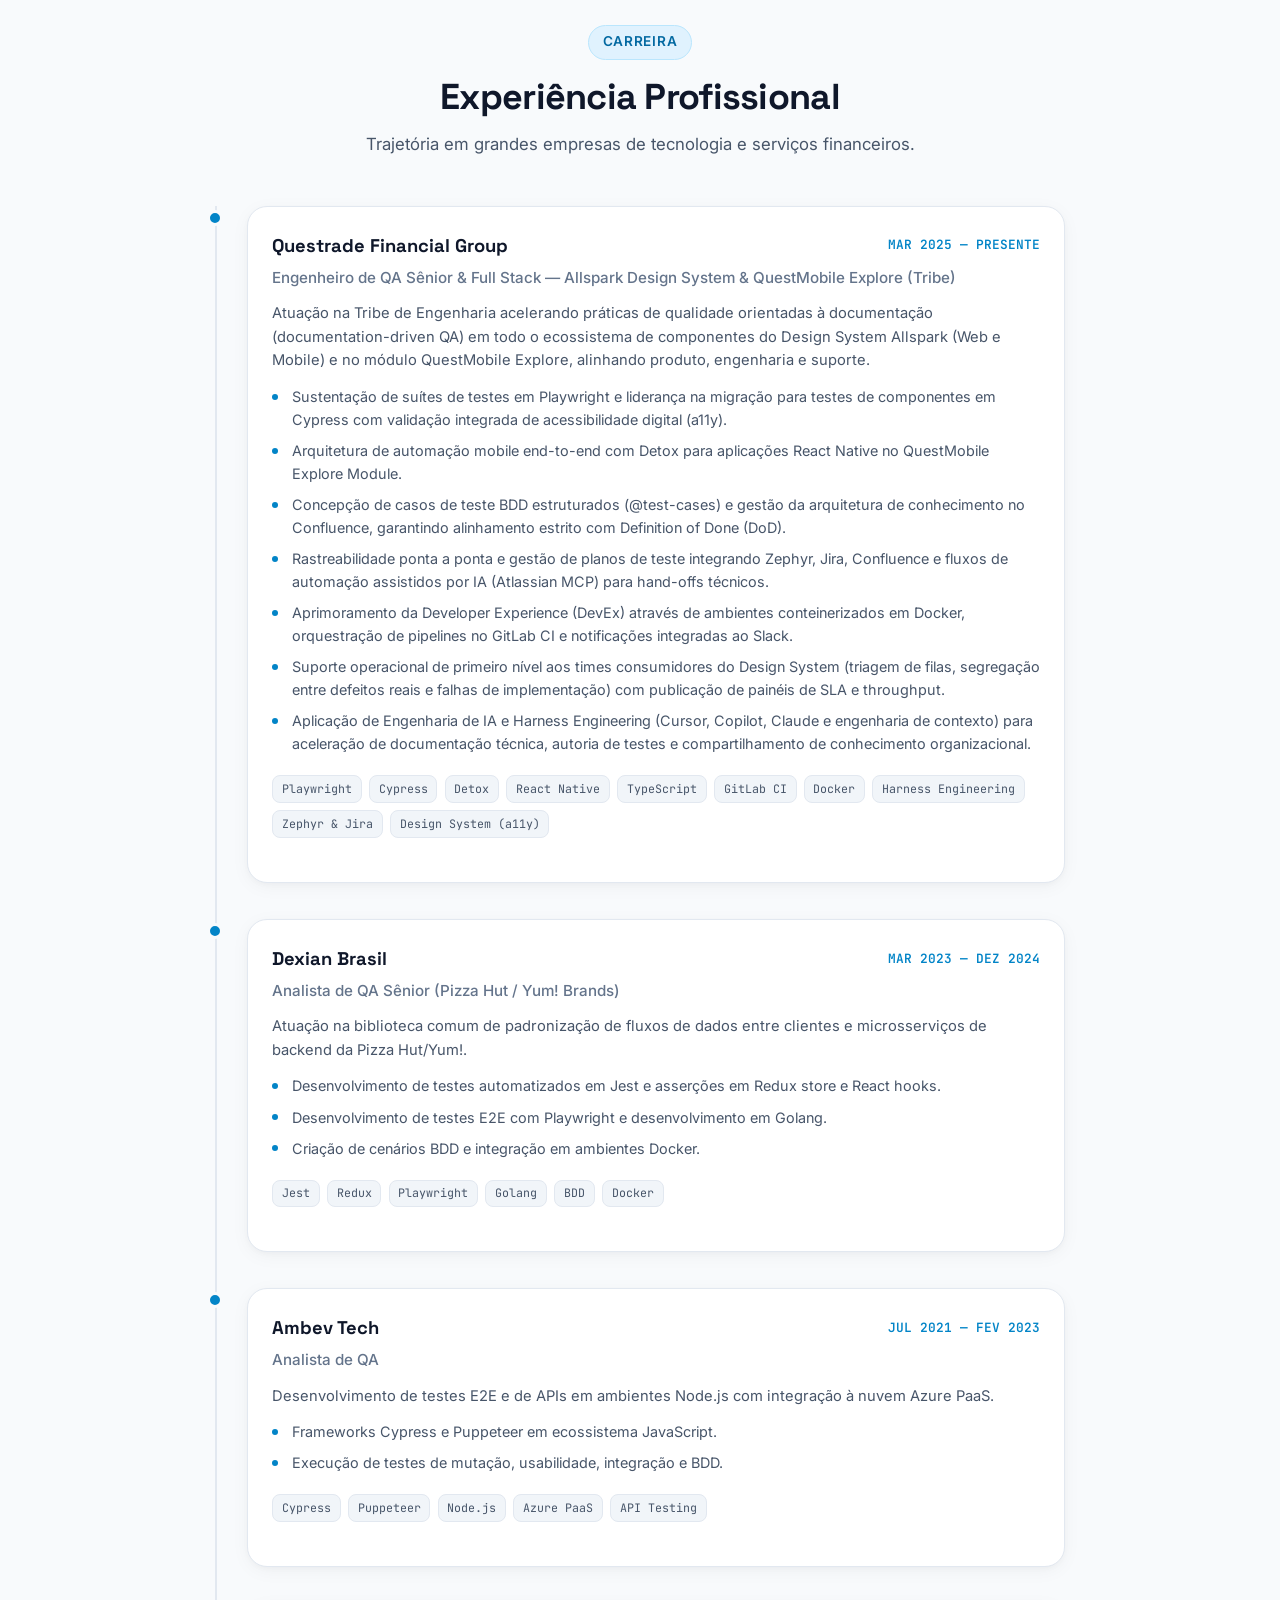
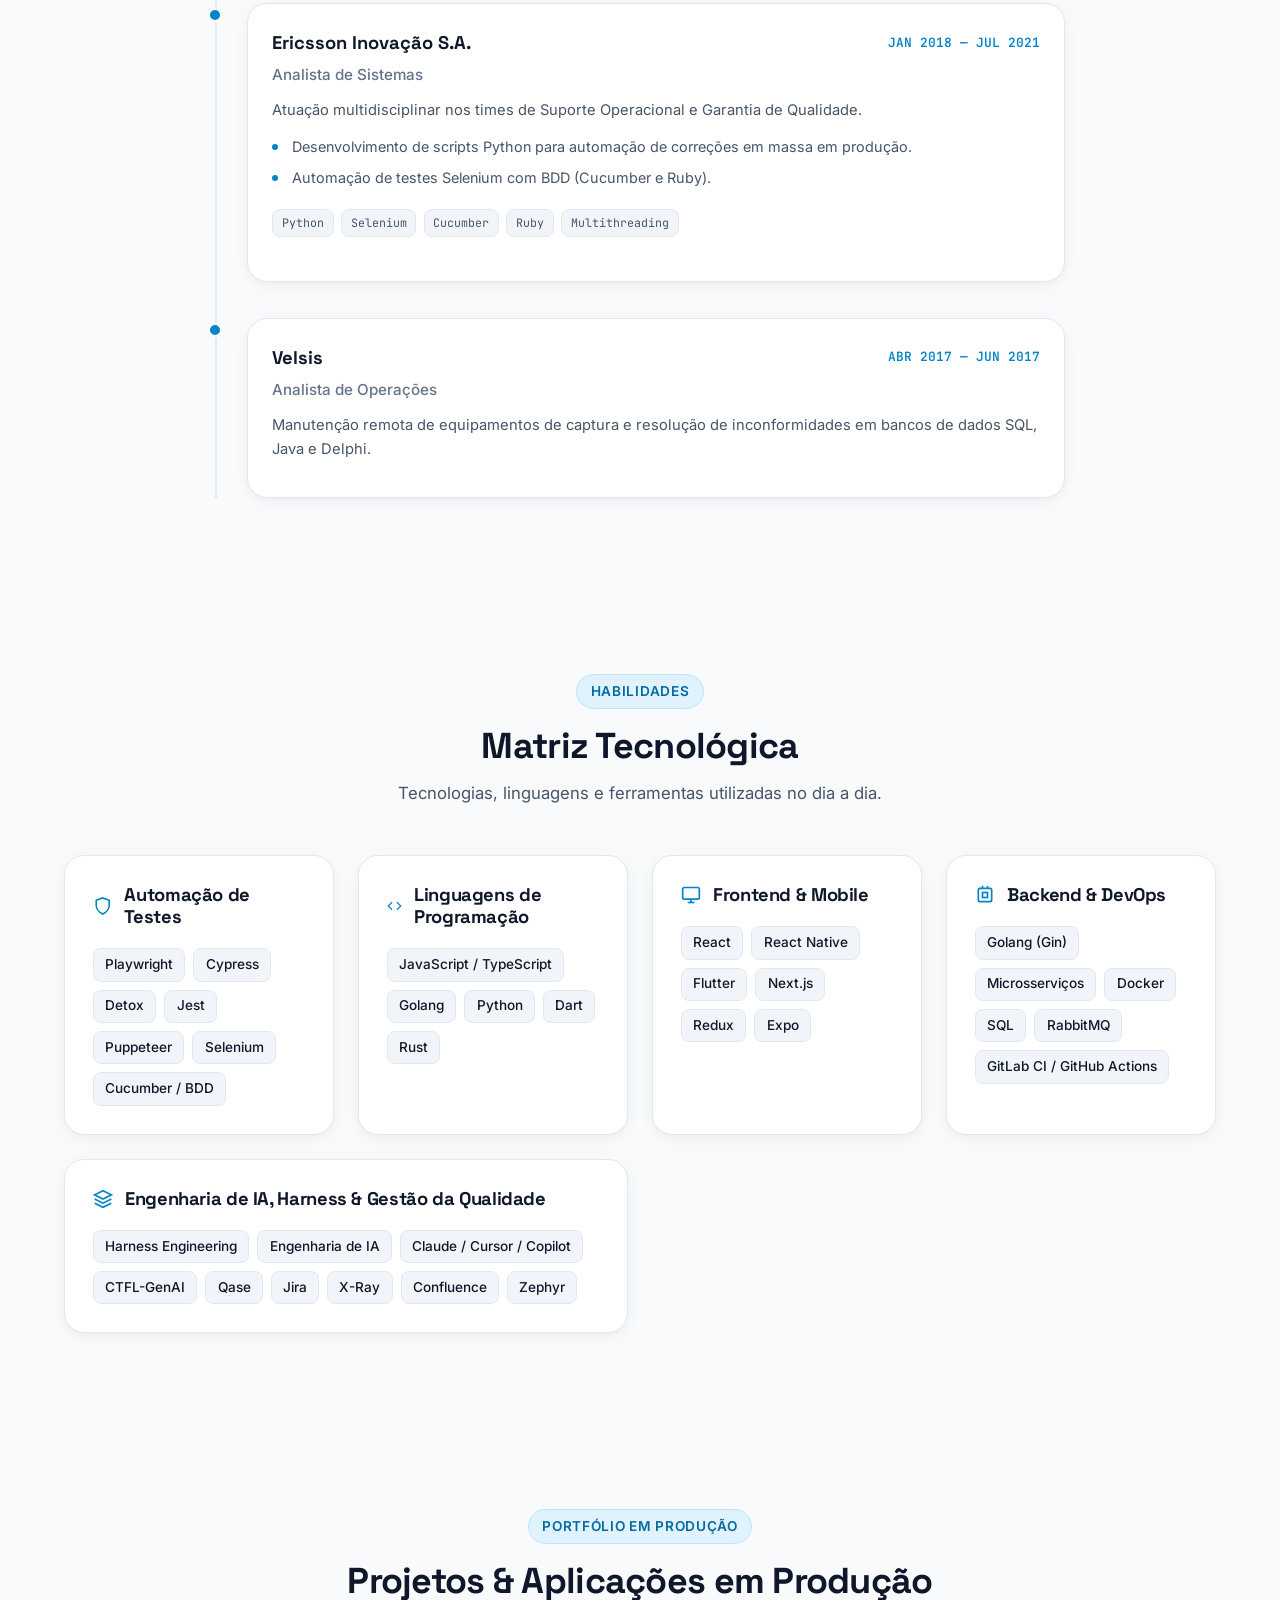
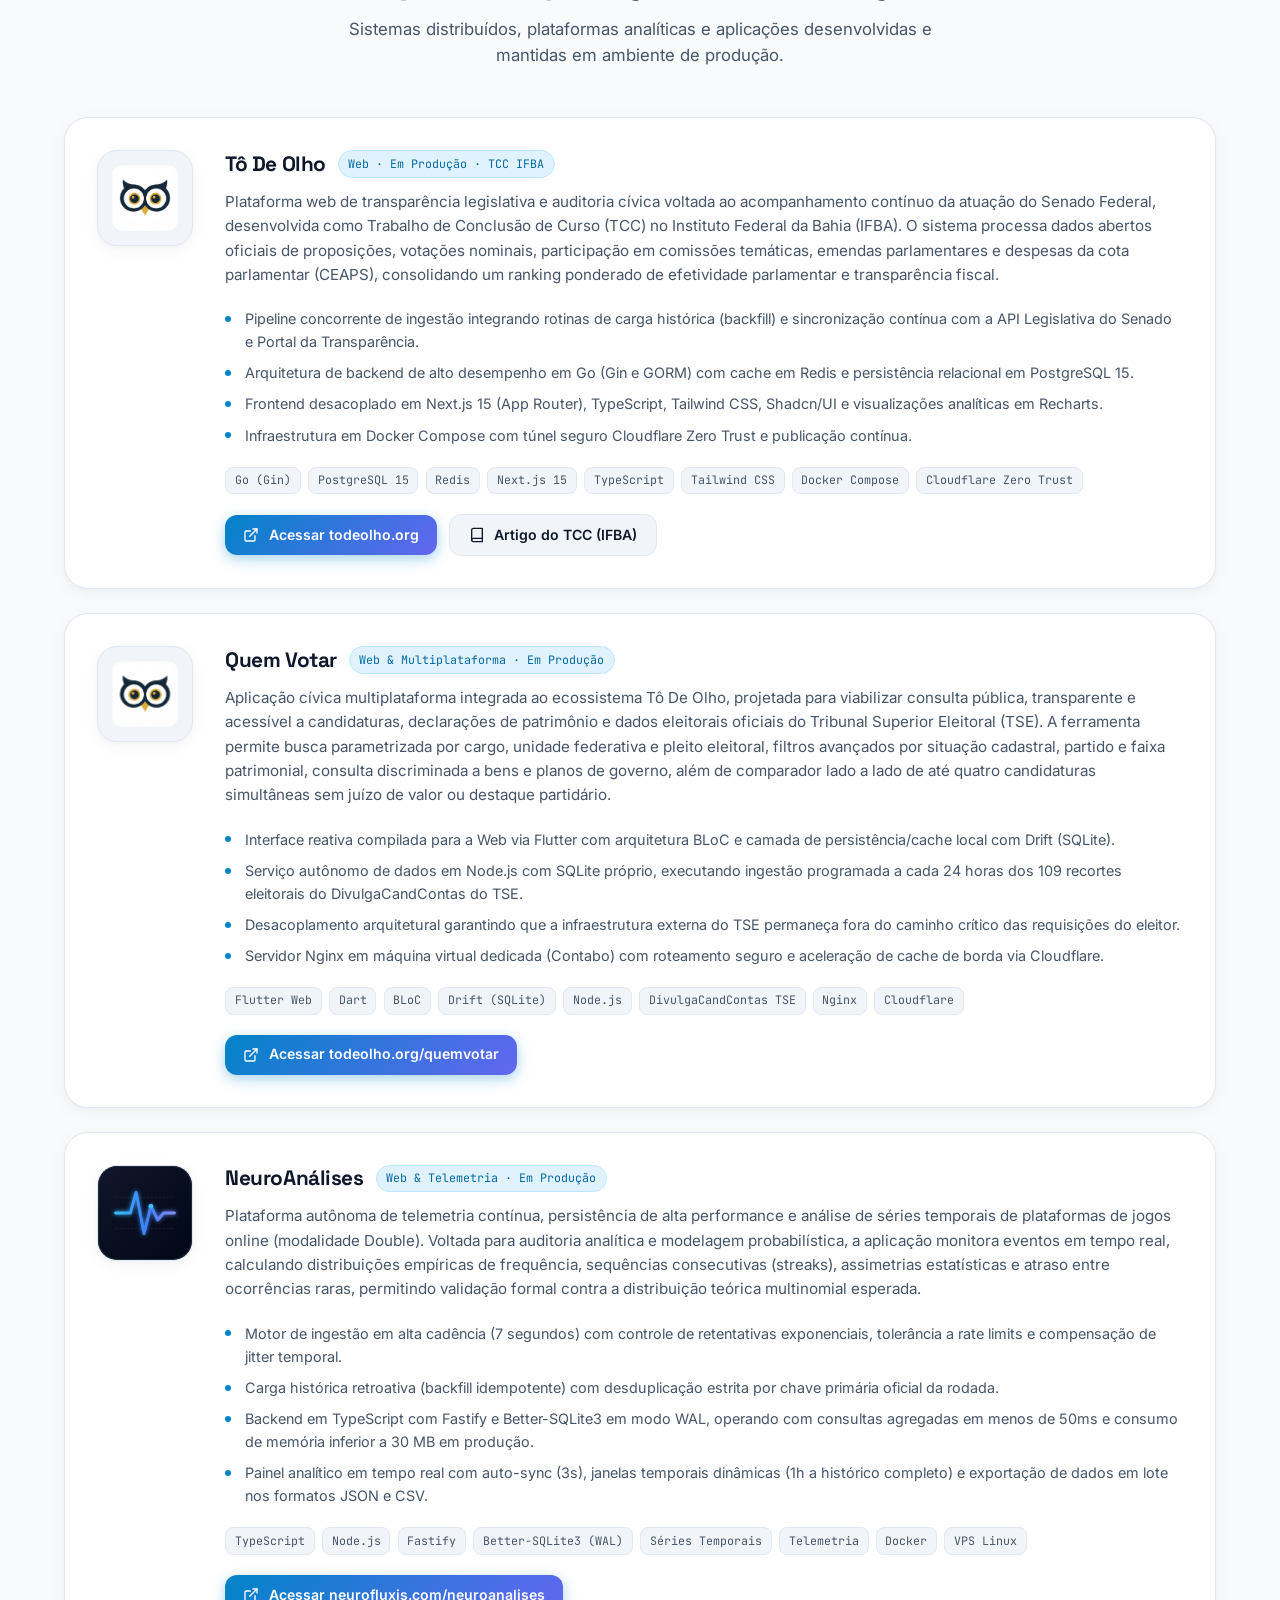
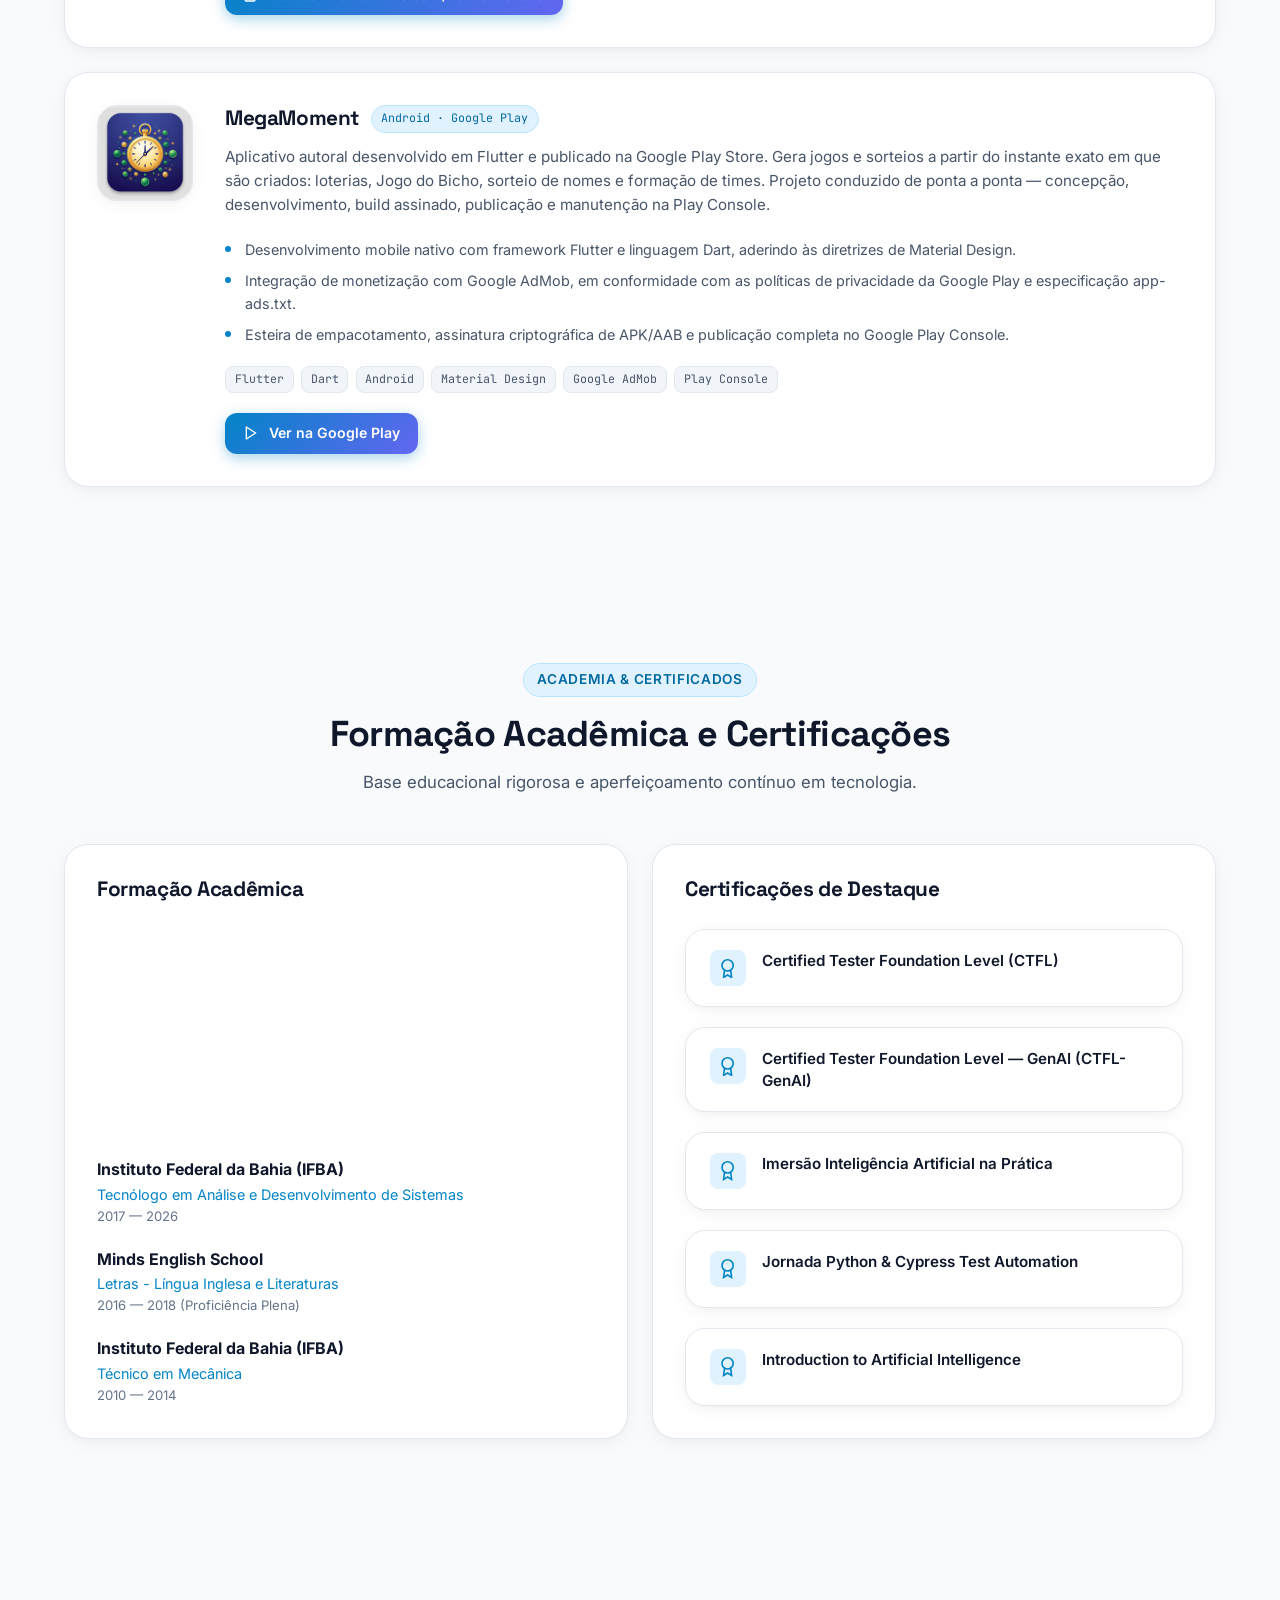
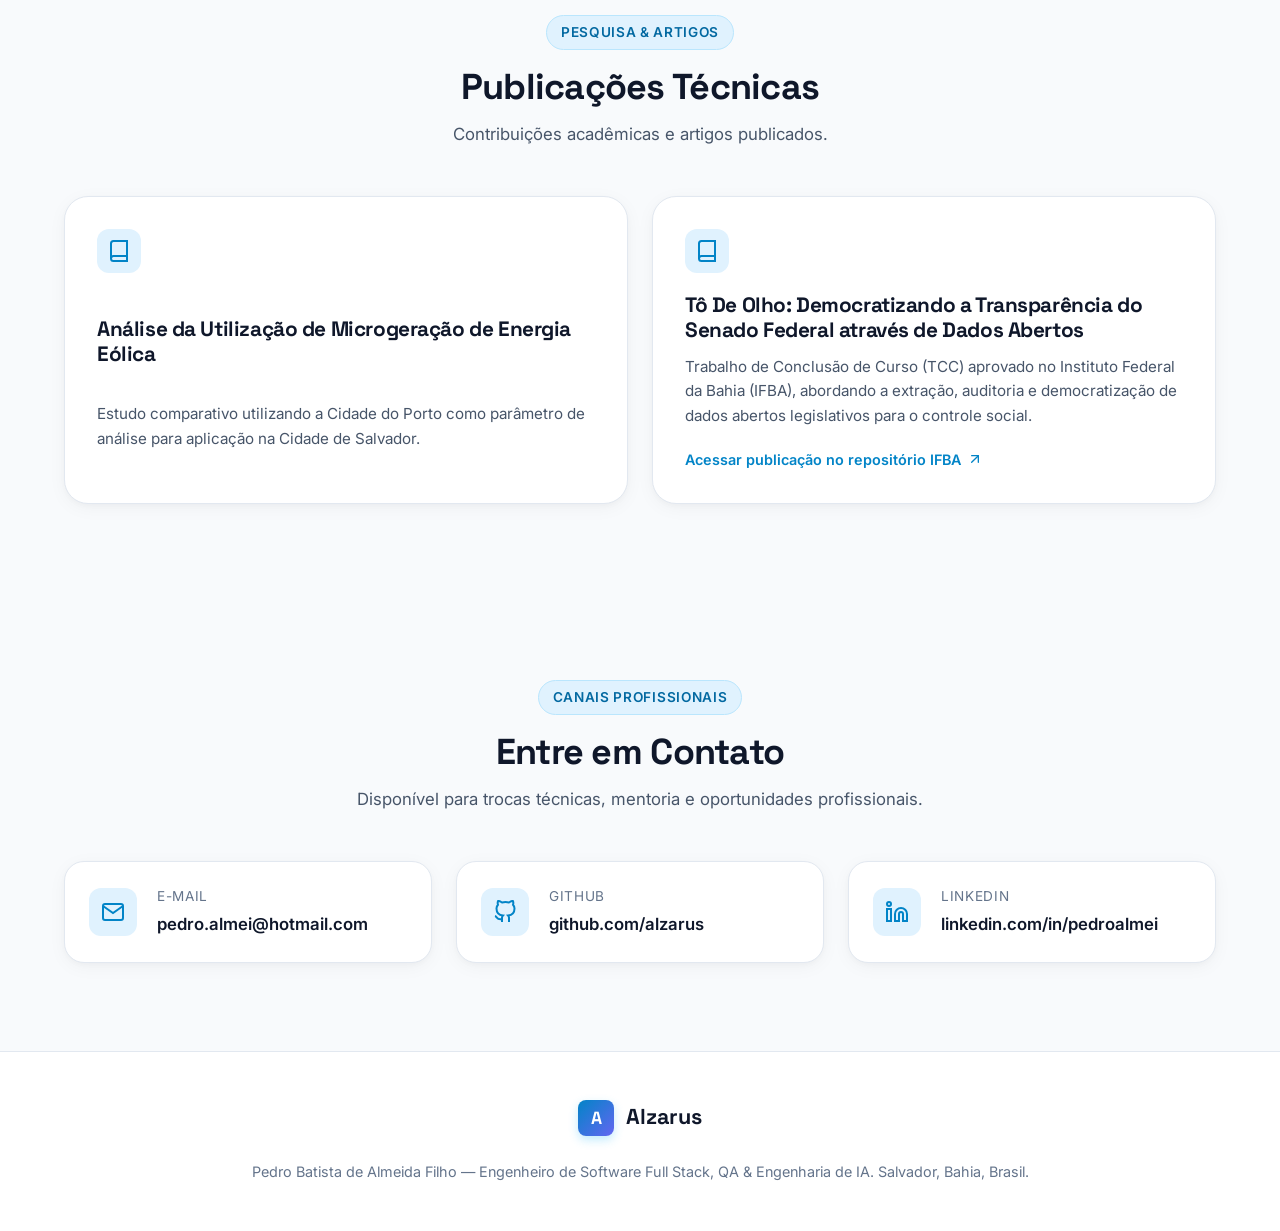
==== commit 4e3b0dc3: "feat: atualizar posicionamento profissional para Full Stack, QA e Engenharia de IA - Atualiza titulo" ====
--- a/index.html
+++ b/index.html
@@ -4,12 +4,12 @@
     <meta charset="UTF-8" />
     <meta name="viewport" content="width=device-width, initial-scale=1.0" />
     <meta http-equiv="X-UA-Compatible" content="IE=edge" />
-    <title>Pedro Almeida (Alzarus) | Engenheiro de Software & QA Sênior</title>
-    <meta name="description" content="Portfólio profissional de Pedro Batista de Almeida Filho (Alzarus). Engenheiro de Software e QA Sênior com 9 anos de experiência em testes automatizados, GenAI, MCP e microsserviços." />
+    <title>Pedro Almeida (Alzarus) | Engenheiro de Software Full Stack, QA & Engenharia de IA</title>
+    <meta name="description" content="Portfólio profissional de Pedro Batista de Almeida Filho (Alzarus). Engenheiro de Software Full Stack e QA Sênior com 9 anos de experiência em automação de testes, Engenharia de IA, Harness Engineering e arquitetura de sistemas." />
     
     <!-- Open Graph Tags -->
-    <meta property="og:title" content="Pedro Almeida (Alzarus) - Engenheiro de Software & QA Sênior" />
-    <meta property="og:description" content="Engenheiro de Software com 9 anos de experiência em automação de testes Web/Mobile, GenAI, Model Context Protocol (MCP) e arquitetura de sistemas." />
+    <meta property="og:title" content="Pedro Almeida (Alzarus) - Engenheiro de Software Full Stack, QA & Engenharia de IA" />
+    <meta property="og:description" content="Engenheiro de Software Full Stack e QA Sênior com 9 anos de experiência em arquitetura de sistemas, automação Web/Mobile, Engenharia de IA e Harness Engineering." />
     <meta property="og:type" content="website" />
     <meta property="og:url" content="https://alzarus.github.io" />
 
@@ -89,13 +89,13 @@
                                     <polyline points="16 18 22 12 16 6"></polyline>
                                     <polyline points="8 6 2 12 8 18"></polyline>
                                 </svg>
-                                Engenheiro de QA Sênior & Desenvolvedor Full Stack
+                                Engenheiro de Software Full Stack, QA Sênior & AI Engineer
                             </div>
                             <h1 class="hero-title">
-                                Acelerando a engenharia de software com <span class="highlight">qualidade, GenAI e automação</span>.
+                                Engenharia de software acelerada com <span class="highlight">qualidade, Engenharia de IA e automação</span>.
                             </h1>
                             <p class="hero-description">
-                                Sou Pedro Almeida, Engenheiro de Software e Qualidade com 9 anos de experiência em automação de testes Web/Mobile, Model Context Protocol (MCP), arquitetura de sistemas e integração contínua. Atualmente lidero iniciativas de QA na Questrade Financial Group.
+                                Sou Pedro Almeida, Engenheiro de Software Full Stack e Qualidade com 9 anos de experiência em arquitetura de sistemas, automação de testes Web/Mobile, Engenharia de IA e Harness Engineering. Atualmente atuo na Questrade Financial Group na Tribe de Engenharia, com foco em Design System e módulos mobile de alta criticidade.
                             </p>
                         </div>
                         <div class="hero-actions">
@@ -118,7 +118,7 @@
                             <img src="resources/images/profile.jpg" alt="Foto de perfil de Pedro Batista de Almeida Filho" />
                         </div>
                         <h2 class="profile-name">Pedro Almeida</h2>
-                        <p class="profile-role">Sr. QA Engineer & AI Developer<br><span style="font-size:0.8rem; opacity:0.8;">Salvador, Bahia, Brasil</span></p>
+                        <p class="profile-role">Senior QA & Full Stack Engineer | AI & Harness Engineering<br><span style="font-size:0.8rem; opacity:0.8;">Salvador, Bahia, Brasil</span></p>
                         
                         <div class="social-links">
                             <a href="https://www.github.com/alzarus" target="_blank" rel="noopener noreferrer" class="social-icon-btn" aria-label="Perfil do GitHub">
@@ -145,19 +145,19 @@
                     <!-- Bento Card 3: Metrics / Key Achievements (Span 4) -->
                     <div class="bento-card col-span-4 stat-card reveal-on-scroll">
                         <div class="stat-number">9+ Anos</div>
-                        <div class="stat-label">Experiência em Engenharia e Qualidade de Software</div>
+                        <div class="stat-label">Experiência em Engenharia Full Stack e Qualidade de Software</div>
                     </div>
 
                     <!-- Bento Card 4: Metrics (Span 4) -->
                     <div class="bento-card col-span-4 stat-card reveal-on-scroll">
-                        <div class="stat-number">GenAI & MCP</div>
-                        <div class="stat-label">Engenharia de Contexto & Aceleração com IA</div>
+                        <div class="stat-number">Engenharia de IA</div>
+                        <div class="stat-label">Harness Engineering, Avaliação & Automação Agêntica</div>
                     </div>
 
                     <!-- Bento Card 5: Metrics (Span 4) -->
                     <div class="bento-card col-span-4 stat-card reveal-on-scroll">
-                        <div class="stat-number">Cross-Platform</div>
-                        <div class="stat-label">Automação Web/Mobile (Detox, Playwright, Cypress)</div>
+                        <div class="stat-number">Full Stack & QA</div>
+                        <div class="stat-label">Arquitetura Web/Mobile e Automação Multiplataforma (Detox, Playwright, React, Go)</div>
                     </div>
 
                 </div>
@@ -170,33 +170,32 @@
                 <div class="section-header reveal-on-scroll">
                     <span class="section-badge">Visão Geral</span>
                     <h2 class="section-title">Resumo Profissional</h2>
-                    <p class="section-subtitle">Sólida atuação no ciclo de vida de desenvolvimento, desde a concepção de microsserviços até a automação contínua e inovação com Inteligência Artificial Generativa.</p>
+                    <p class="section-subtitle">Atuação integrada em desenvolvimento de software full stack, arquitetura distribuída, garantia rigorosa de qualidade e inovação com Engenharia de IA.</p>
                 </div>
 
                 <div class="bento-grid">
                     <div class="bento-card col-span-6 reveal-on-scroll">
                         <div class="card-header-icon">
                             <svg viewBox="0 0 24 24" fill="none" stroke="currentColor" stroke-width="2">
-                                <path d="M12 22s8-4 8-10V5l-8-3-8 3v7c0 6 8 10 8 10z"></path>
-                            </svg>
-                        </div>
-                        <h3 class="card-title">Arquitetura de QA & Automação Mobile/Web</h3>
+                                <polyline points="16 18 22 12 16 6"></polyline>
+                                <polyline points="8 6 2 12 8 18"></polyline>
+                            </svg>
+                        </div>
+                        <h3 class="card-title">Engenharia Full Stack & Arquitetura de Software</h3>
                         <p class="card-text">
-                            Implementação de frameworks end-to-end (Detox, Playwright, Cypress, Jest, Puppeteer, Selenium) integrados a pipelines de CI/CD em Docker, garantindo alta cobertura e validação automatizada de acessibilidade (a11y).
+                            Desenvolvimento de soluções completas em Go, TypeScript, React, Next.js, Node.js e Flutter. Concepção de microsserviços escaláveis, rotinas concorrentes de telemetria e ingestão, persistência relacional e esteiras automatizadas em contêineres Docker.
                         </p>
                     </div>
 
                     <div class="bento-card col-span-6 reveal-on-scroll">
                         <div class="card-header-icon">
                             <svg viewBox="0 0 24 24" fill="none" stroke="currentColor" stroke-width="2">
-                                <rect x="2" y="3" width="20" height="14" rx="2" ry="2"></rect>
-                                <line x1="8" y1="21" x2="16" y2="21"></line>
-                                <line x1="12" y1="17" x2="12" y2="21"></line>
-                            </svg>
-                        </div>
-                        <h3 class="card-title">GenAI & Engenharia de Contexto (MCP)</h3>
+                                <path d="M12 22s8-4 8-10V5l-8-3-8 3v7c0 6 8 10 8 10z"></path>
+                            </svg>
+                        </div>
+                        <h3 class="card-title">Engenharia de IA, Harness & Qualidade Contínua</h3>
                         <p class="card-text">
-                            Uso avançado de IA Generativa (Claude, Cursor, Copilot) e Model Context Protocol (MCP) para otimização de casos de teste, geração automática de documentação e aceleração do fluxo de entrega.
+                            Construção de test harnesses estruturados, esteiras determinísticas de avaliação (evals) e fluxos agênticos voltados à produtividade técnica. Implementação de frameworks de automação cross-platform (Detox, Playwright, Cypress, Jest) com foco em confiabilidade e validação de acessibilidade (a11y).
                         </p>
                     </div>
                 </div>
@@ -222,24 +221,30 @@
                                 <span class="timeline-company">Questrade Financial Group</span>
                                 <span class="timeline-date">MAR 2025 — PRESENTE</span>
                             </div>
-                            <div class="timeline-role">Engenheiro de QA Sênior (Allspark Web & Mobile Design System)</div>
+                            <div class="timeline-role">Engenheiro de QA Sênior & Full Stack — Allspark Design System & QuestMobile Explore (Tribe)</div>
                             <p class="timeline-text">
-                                Liderança da estratégia de automação de testes e sustentação de componentes no Design System. Implementação da arquitetura Detox para testes móveis React Native e manutenção da suíte Playwright/Cypress com validação de acessibilidade.
+                                Atuação na Tribe de Engenharia acelerando práticas de qualidade orientadas à documentação (documentation-driven QA) em todo o ecossistema de componentes do Design System Allspark (Web e Mobile) e no módulo QuestMobile Explore, alinhando produto, engenharia e suporte.
                             </p>
                             <ul class="highlight-bullets">
-                                <li class="highlight-bullet-item">Arquitetura de automação mobile com Detox para aplicações React Native.</li>
-                                <li class="highlight-bullet-item">Transição para testes de componentes em Cypress com validação de acessibilidade (a11y).</li>
-                                <li class="highlight-bullet-item">Uso de GenAI (Claude, Cursor, Copilot e MCP) para otimização de testes e suporte operacional.</li>
-                                <li class="highlight-bullet-item">Orquestração de pipelines em GitLab CI e ambientes Dockerizados.</li>
+                                <li class="highlight-bullet-item">Sustentação de suítes de testes em Playwright e liderança na migração para testes de componentes em Cypress com validação integrada de acessibilidade digital (a11y).</li>
+                                <li class="highlight-bullet-item">Arquitetura de automação mobile end-to-end com Detox para aplicações React Native no QuestMobile Explore Module.</li>
+                                <li class="highlight-bullet-item">Concepção de casos de teste BDD estruturados (@test-cases) e gestão da arquitetura de conhecimento no Confluence, garantindo alinhamento estrito com Definition of Done (DoD).</li>
+                                <li class="highlight-bullet-item">Rastreabilidade ponta a ponta e gestão de planos de teste integrando Zephyr, Jira, Confluence e fluxos de automação assistidos por IA (Atlassian MCP) para hand-offs técnicos.</li>
+                                <li class="highlight-bullet-item">Aprimoramento da Developer Experience (DevEx) através de ambientes conteinerizados em Docker, orquestração de pipelines no GitLab CI e notificações integradas ao Slack.</li>
+                                <li class="highlight-bullet-item">Suporte operacional de primeiro nível aos times consumidores do Design System (triagem de filas, segregação entre defeitos reais e falhas de implementação) com publicação de painéis de SLA e throughput.</li>
+                                <li class="highlight-bullet-item">Aplicação de Engenharia de IA e Harness Engineering (Cursor, Copilot, Claude e engenharia de contexto) para aceleração de documentação técnica, autoria de testes e compartilhamento de conhecimento organizacional.</li>
                             </ul>
                             <div class="tech-tags">
-                                <span class="tech-tag">React Native</span>
-                                <span class="tech-tag">Detox</span>
                                 <span class="tech-tag">Playwright</span>
                                 <span class="tech-tag">Cypress</span>
+                                <span class="tech-tag">Detox</span>
+                                <span class="tech-tag">React Native</span>
+                                <span class="tech-tag">TypeScript</span>
                                 <span class="tech-tag">GitLab CI</span>
-                                <span class="tech-tag">MCP</span>
                                 <span class="tech-tag">Docker</span>
+                                <span class="tech-tag">Harness Engineering</span>
+                                <span class="tech-tag">Zephyr & Jira</span>
+                                <span class="tech-tag">Design System (a11y)</span>
                             </div>
                         </div>
                     </div>
@@ -382,9 +387,10 @@
                         </h3>
                         <div class="skill-chips">
                             <span class="skill-chip">JavaScript / TypeScript</span>
+                            <span class="skill-chip">Golang</span>
                             <span class="skill-chip">Python</span>
-                            <span class="skill-chip">Golang</span>
                             <span class="skill-chip">Dart</span>
+                            <span class="skill-chip">Rust</span>
                         </div>
                     </div>
 
@@ -434,14 +440,18 @@
                                 <polyline points="2 17 12 22 22 17"></polyline>
                                 <polyline points="2 12 12 17 22 12"></polyline>
                             </svg>
-                            Ferramentas & Inteligência Artificial (GenAI)
+                            Engenharia de IA, Harness & Gestão da Qualidade
                         </h3>
                         <div class="skill-chips">
-                            <span class="skill-chip">Model Context Protocol (MCP)</span>
-                            <span class="skill-chip">Engenharia de Contexto</span>
+                            <span class="skill-chip">Harness Engineering</span>
+                            <span class="skill-chip">Engenharia de IA</span>
                             <span class="skill-chip">Claude / Cursor / Copilot</span>
-                            <span class="skill-chip">Jira & X-Ray</span>
-                            <span class="skill-chip">Confluence & Zephyr</span>
+                            <span class="skill-chip">CTFL-GenAI</span>
+                            <span class="skill-chip">Qase</span>
+                            <span class="skill-chip">Jira</span>
+                            <span class="skill-chip">X-Ray</span>
+                            <span class="skill-chip">Confluence</span>
+                            <span class="skill-chip">Zephyr</span>
                         </div>
                     </div>
 
@@ -691,7 +701,7 @@
                                         <polyline points="8.21 13.89 7 23 12 20 17 23 15.79 13.88"></polyline>
                                     </svg>
                                 </div>
-                                <div class="cert-pub-title">Imersão Inteligência Artificial na Prática</div>
+                                <div class="cert-pub-title">Certified Tester Foundation Level — GenAI (CTFL-GenAI)</div>
                             </div>
 
                             <div class="cert-pub-card">
@@ -701,7 +711,17 @@
                                         <polyline points="8.21 13.89 7 23 12 20 17 23 15.79 13.88"></polyline>
                                     </svg>
                                 </div>
-                                <div class="cert-pub-title">Jornada Python & cypress Test Automation</div>
+                                <div class="cert-pub-title">Imersão Inteligência Artificial na Prática</div>
+                            </div>
+
+                            <div class="cert-pub-card">
+                                <div class="cert-pub-icon">
+                                    <svg viewBox="0 0 24 24" fill="none" stroke="currentColor" stroke-width="2">
+                                        <circle cx="12" cy="8" r="7"></circle>
+                                        <polyline points="8.21 13.89 7 23 12 20 17 23 15.79 13.88"></polyline>
+                                    </svg>
+                                </div>
+                                <div class="cert-pub-title">Jornada Python & Cypress Test Automation</div>
                             </div>
 
                             <div class="cert-pub-card">
@@ -831,7 +851,7 @@
                 <span>Alzarus</span>
             </a>
             <p class="footer-text">
-                Pedro Batista de Almeida Filho — Engenheiro de Software & QA Sênior. Salvador, Bahia, Brasil.
+                Pedro Batista de Almeida Filho — Engenheiro de Software Full Stack, QA & Engenharia de IA. Salvador, Bahia, Brasil.
             </p>
         </div>
     </footer>
